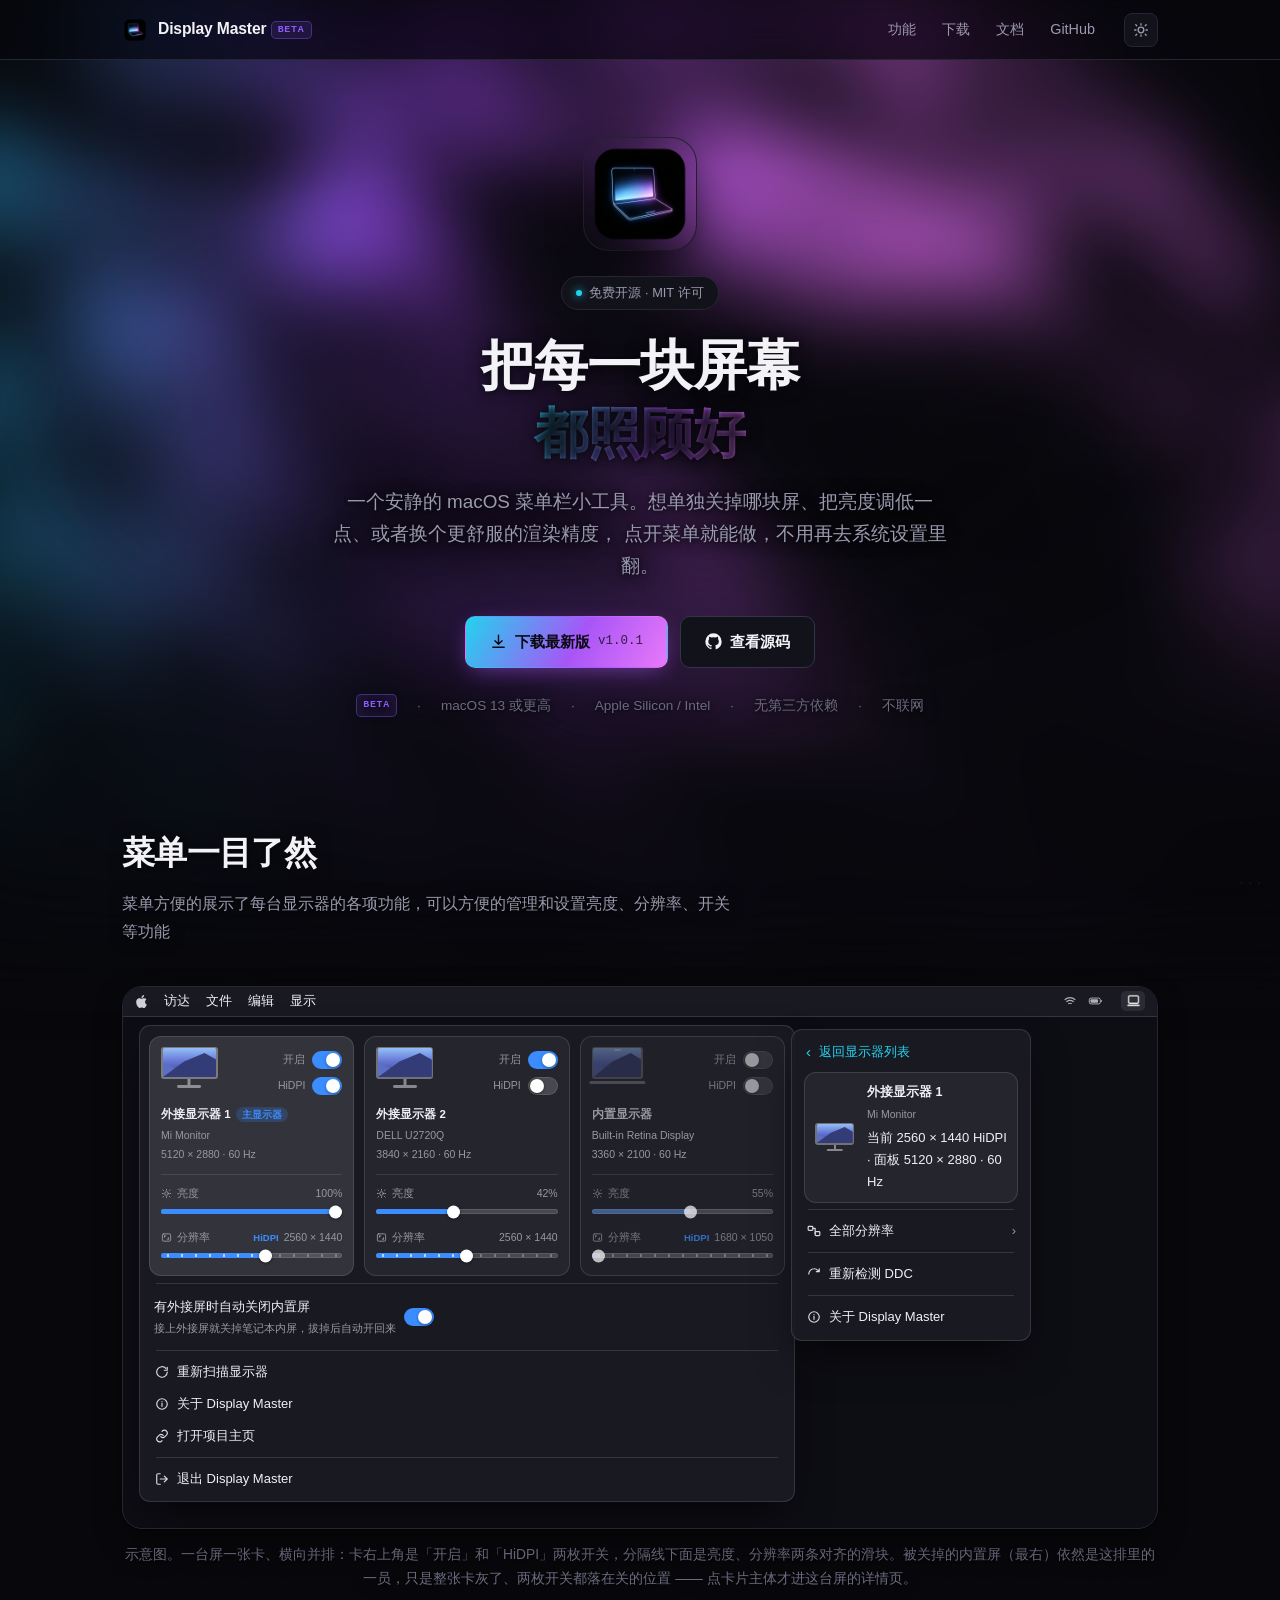
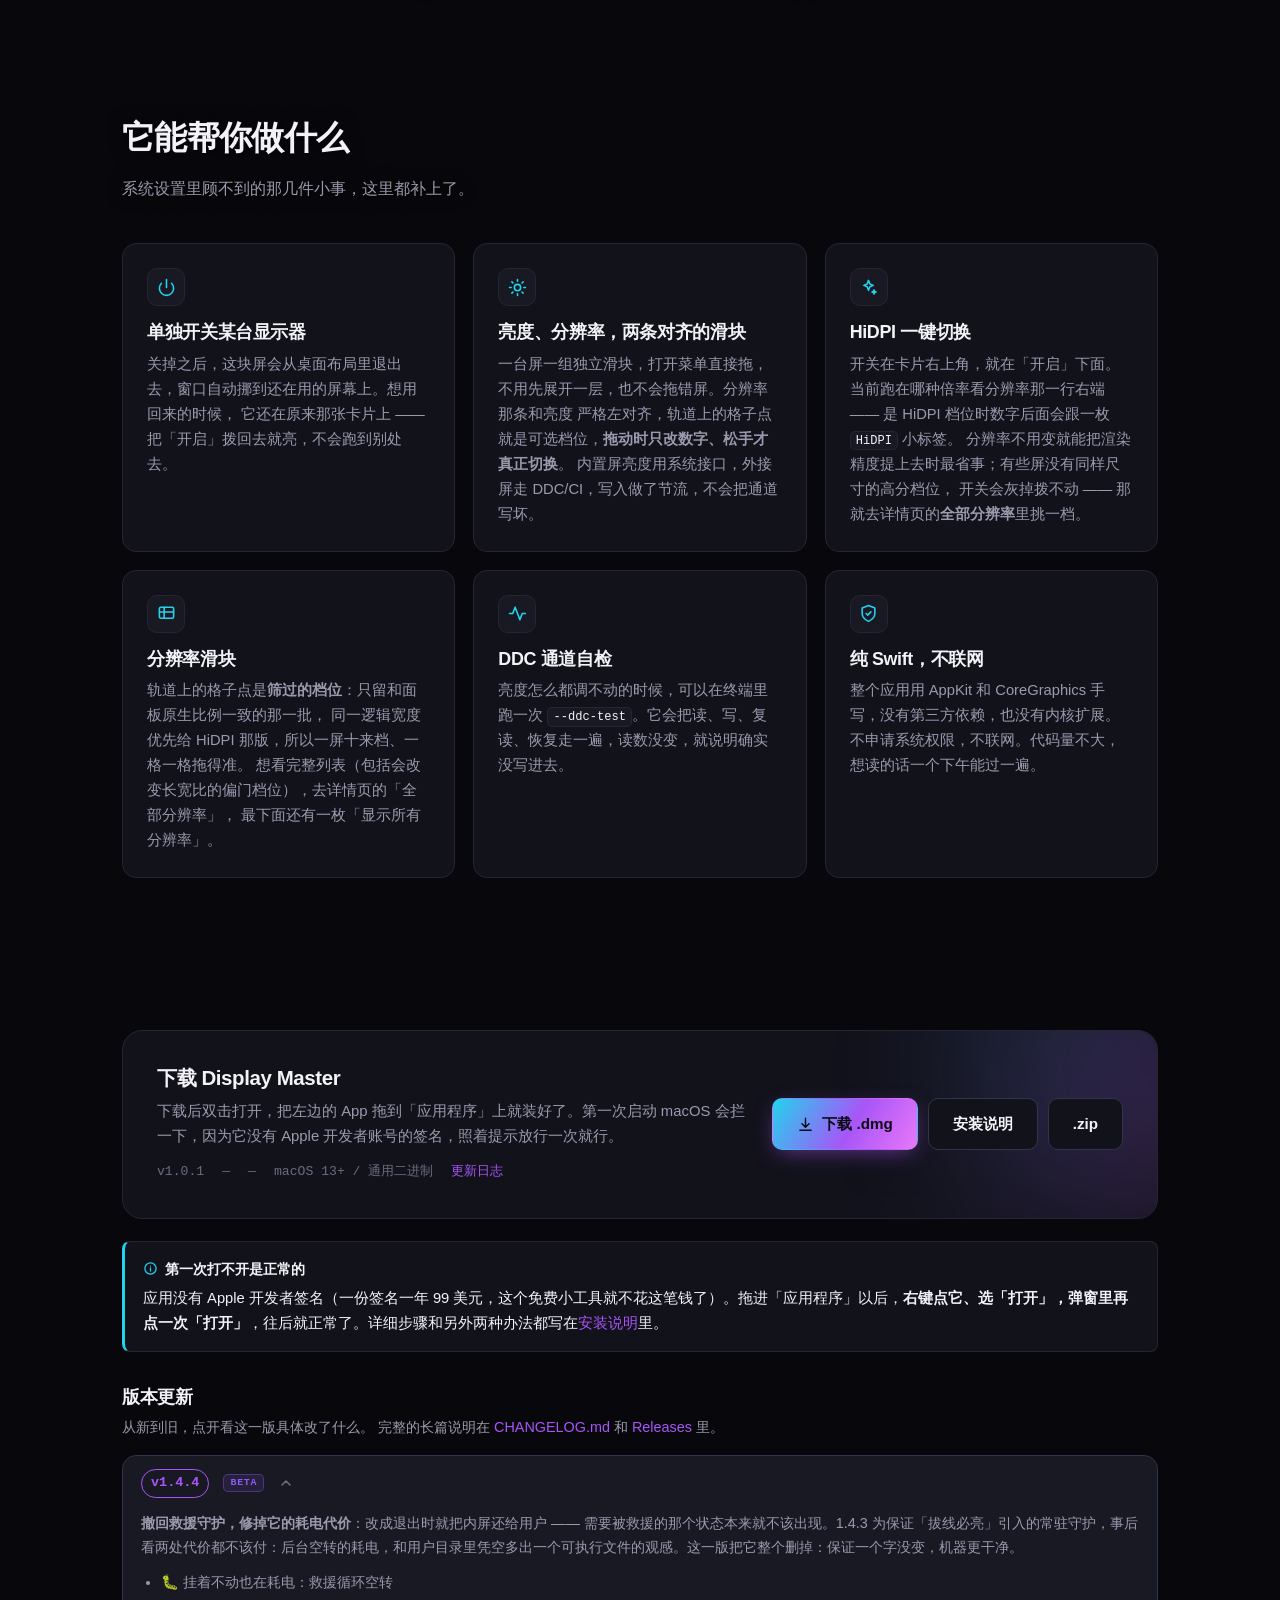
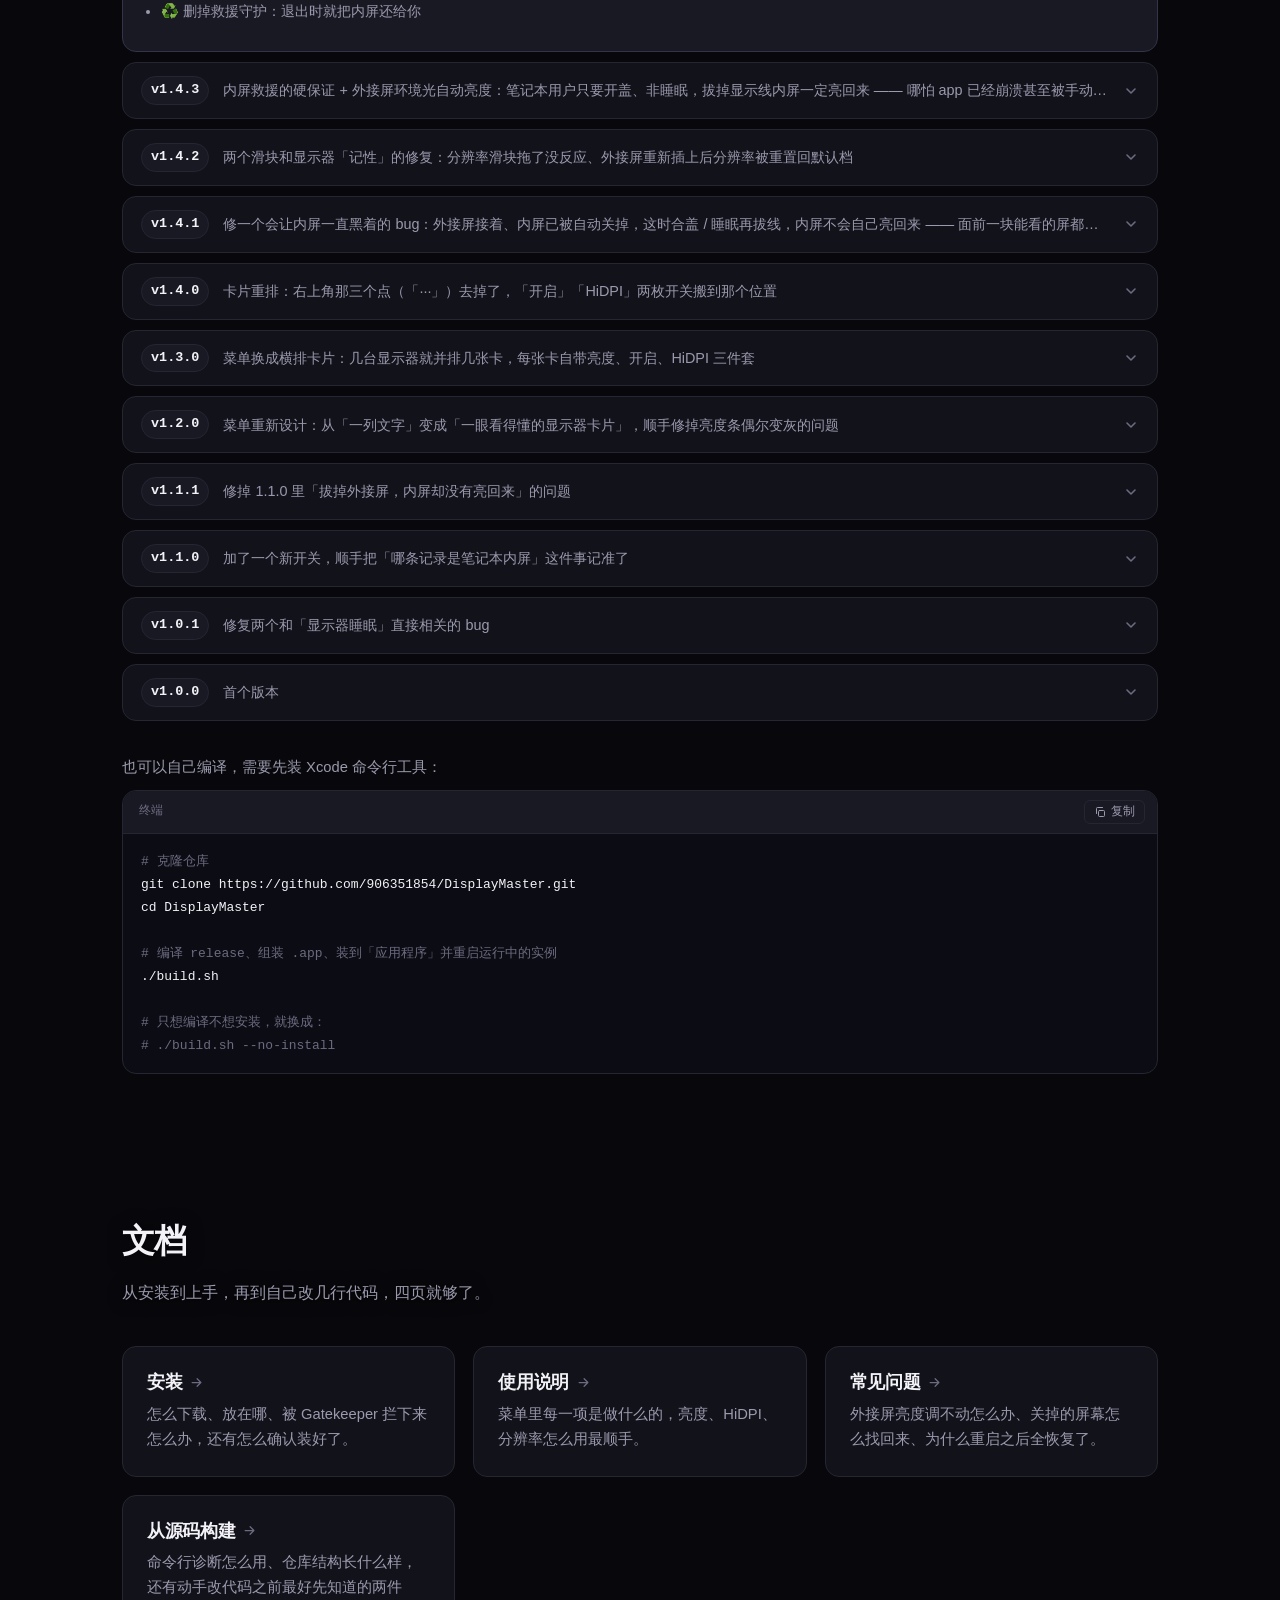
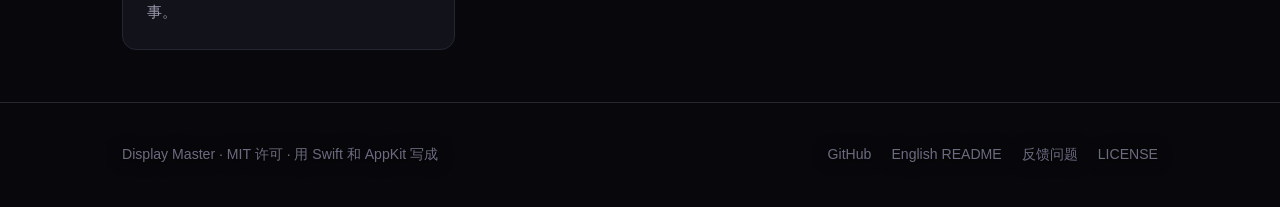
==== docs/index.html @ 053aadc2 "feat!: register the background item through SMAppService; require macOS 13 zed's call: drop macOS 12" ====
<!DOCTYPE html>
<html lang="zh-CN" data-theme="dark">
<head>
<meta charset="utf-8">
<meta name="viewport" content="width=device-width, initial-scale=1">

<title>Display Master — macOS 菜单栏显示器控制工具</title>
<meta name="description" content="一个安静的 macOS 菜单栏小工具：单独开关某台显示器、调节亮度、切换 HiDPI 和分辨率。免费开源，纯 Swift 写的，不联网、不要权限。">
<meta name="theme-color" content="#08080c">

<!-- 分享到社交平台时的卡片信息 -->
<meta property="og:type" content="website">
<meta property="og:title" content="Display Master — macOS 菜单栏显示器控制工具">
<meta property="og:description" content="单独关掉某块屏、把亮度调低一点、换个更舒服的渲染精度，点开菜单就能做。免费开源。">
<meta property="og:image" content="https://906351854.github.io/DisplayMaster/icon.png">

<link rel="icon" href="icon.png">
<link rel="apple-touch-icon" href="icon.png">
<link rel="stylesheet" href="assets/style.css">

<!-- 在 CSS 生效前就把主题定下来，避免深色用户看到一闪而过的白屏 -->
<script>
  (function () {
    try {
      var t = localStorage.getItem('dm-theme');
      document.documentElement.setAttribute('data-theme', t === 'light' ? 'light' : 'dark');
    } catch (e) {}
  })();
</script>
</head>
<body>

<!-- 动态流光背景：着色器在 assets/flow.js，取不到 WebGL 时自动退回 CSS 兜底 -->
<canvas class="fx" aria-hidden="true"></canvas>

<!-- ======================================================================
     顶部导航
     ====================================================================== -->
<nav class="nav">
  <div class="wrap nav-inner">
    <a class="nav-brand" href="index.html">
      <img src="icon.png" alt="Display Master 图标">
      <span>Display Master
      <sup class="beta-chip">Beta</sup></span>
    </a>

    <div class="nav-links">
      <a href="index.html#features">功能</a>
      <a href="index.html#download">下载</a>
      <a href="install.html">文档</a>
      <a href="https://github.com/906351854/DisplayMaster" target="_blank" rel="noopener">GitHub</a>
    </div>

    <button class="theme-btn" type="button" aria-label="切换主题"></button>
    <button class="nav-toggle" type="button" aria-label="展开菜单">
      <svg viewBox="0 0 24 24" fill="none" stroke="currentColor" stroke-width="2" stroke-linecap="round">
        <path d="M3 6h18M3 12h18M3 18h18"/>
      </svg>
    </button>
  </div>
</nav>

<main>

<!-- ======================================================================
     首屏
     ====================================================================== -->
<section class="hero">
  <div class="wrap">
    <img class="hero-icon" src="icon.png" alt="Display Master 应用图标">

    <div class="badge">
      <span class="dot"></span>
      免费开源 · MIT 许可
    </div>

    <h1>把每一块屏幕<br><span class="grad">都照顾好</span></h1>

    <p class="hero-sub">
      一个安静的 macOS 菜单栏小工具。想单独关掉哪块屏、把亮度调低一点、或者换个更舒服的渲染精度，
      点开菜单就能做，不用再去系统设置里翻。
    </p>

    <div class="hero-actions">
      <a class="btn btn-primary" href="https://github.com/906351854/DisplayMaster/releases/latest" data-rel="download">
        <svg viewBox="0 0 24 24" fill="none" stroke="currentColor" stroke-width="2" stroke-linecap="round" stroke-linejoin="round">
          <path d="M12 3v12M7 11l5 5 5-5M4 20h16"/>
        </svg>
        <span>下载最新版</span>
        <span class="ver" data-rel="version">v1.0.1</span>
      </a>
      <a class="btn btn-ghost" href="https://github.com/906351854/DisplayMaster" target="_blank" rel="noopener">
        <svg viewBox="0 0 24 24" fill="currentColor" aria-hidden="true">
          <path d="M12 .5A11.5 11.5 0 0 0 .5 12a11.5 11.5 0 0 0 7.86 10.92c.58.1.79-.25.79-.56v-2c-3.2.7-3.88-1.37-3.88-1.37-.53-1.34-1.3-1.7-1.3-1.7-1.06-.72.08-.71.08-.71 1.17.08 1.79 1.2 1.79 1.2 1.04 1.79 2.73 1.27 3.4.97.1-.76.4-1.27.74-1.56-2.55-.29-5.24-1.28-5.24-5.7 0-1.26.45-2.29 1.19-3.1-.12-.29-.52-1.46.11-3.05 0 0 .97-.31 3.18 1.18a11 11 0 0 1 5.8 0c2.2-1.49 3.17-1.18 3.17-1.18.63 1.59.24 2.76.12 3.05.74.81 1.18 1.84 1.18 3.1 0 4.43-2.69 5.4-5.25 5.69.41.36.78 1.06.78 2.14v3.17c0 .31.2.67.8.56A11.5 11.5 0 0 0 23.5 12A11.5 11.5 0 0 0 12 .5Z"/>
        </svg>
        <span>查看源码</span>
      </a>
    </div>

    <div class="hero-meta">
      <span class="beta-chip">Beta</span>
      <span>·</span>
      <span>macOS 13 或更高</span>
      <span>·</span>
      <span>Apple Silicon / Intel</span>
      <span>·</span>
      <span>无第三方依赖</span>
      <span>·</span>
      <span>不联网</span>
    </div>
  </div>
</section>

<!-- ======================================================================
     菜单一目了然
     ====================================================================== -->
<section class="tight" id="look">
  <div class="wrap">
    <div class="section-head">
      <h2>菜单一目了然</h2>
      <p>菜单方便的展示了每台显示器的各项功能，可以方便的管理和设置亮度、分辨率、开关等功能</p>
    </div>

    <div class="mock-stage">
      <!-- 顶部菜单栏 -->
      <div class="mock-menubar">
        <svg class="apple" viewBox="0 0 24 24" fill="currentColor" width="13" height="13" aria-hidden="true">
          <path d="M12.152 6.896c-.948 0-2.415-1.078-3.96-1.04-2.04.027-3.91 1.183-4.961 3.014-2.117 3.675-.546 9.103 1.519 12.09 1.013 1.454 2.208 3.09 3.792 3.039 1.52-.065 2.09-.987 3.935-.987 1.831 0 2.35.987 3.96.948 1.637-.026 2.676-1.48 3.676-2.948 1.156-1.688 1.636-3.325 1.662-3.415-.039-.013-3.182-1.221-3.22-4.857-.026-3.04 2.48-4.494 2.597-4.559-1.429-2.09-3.623-2.324-4.39-2.376-2-.156-3.675 1.09-4.61 1.09zM15.53 3.83c.843-1.012 1.4-2.427 1.245-3.83-1.207.052-2.662.805-3.532 1.818-.78.896-1.454 2.338-1.273 3.714 1.338.104 2.715-.688 3.559-1.701"/>
        </svg>
        <span>访达</span>
        <span>文件</span>
        <span>编辑</span>
        <span>显示</span>
        <span class="spacer"></span>
        <span class="trailing">
          <svg viewBox="0 0 24 24" fill="none" stroke="currentColor" stroke-width="2" stroke-linecap="round" width="14" height="14" aria-hidden="true">
            <path d="M3.5 9.5a13 13 0 0 1 17 0M6.5 13a9 9 0 0 1 11 0M9.8 16.4a4.6 4.6 0 0 1 4.4 0"/>
          </svg>
          <svg viewBox="0 0 26 24" fill="none" stroke="currentColor" stroke-width="1.6" width="18" height="14" aria-hidden="true">
            <rect x="1.5" y="7" width="19" height="10" rx="3"/>
            <rect x="3.5" y="9" width="13" height="6" rx="1.5" fill="currentColor" stroke="none"/>
            <path d="M22.5 10.5v3"/>
          </svg>
        </span>
        <span class="mock-statusitem"><img src="assets/menubar.png" alt=""></span>
      </div>

      <!-- 菜单面板 + 详情页 -->
      <div class="mock-desktop">

        <div class="mock-menu">
          <!-- 主面板：一台屏一张卡，分隔线下面就是它自己的两条滑块 -->
          <!-- 一台屏一张卡，横向并排。被关掉的那台也还在这排里 ——
               整张卡变灰、「开启」是关的，不会再被挪到下面单独开一行 -->
          <div class="mock-cards">

            <!-- ① 亮着的外接屏：两枚开关都开着，亮度 100%，分辨率 2560 × 1440 HiDPI -->
            <div class="mock-card hover">
              <div class="mock-top">
                <div class="mock-thumb" style="--ar:1.78">
                  <span class="mock-screen"><span class="mock-wall"></span></span>
                  <i class="mock-neck"></i><i class="mock-foot"></i>
                </div>
                <div class="mock-switches">
                  <div class="mock-ctl"><span>开启</span><span class="mock-switch on"><i></i></span></div>
                  <div class="mock-ctl"><span>HiDPI</span><span class="mock-switch on"><i></i></span></div>
                </div>
              </div>
              <div class="mock-card-title"><span class="t">外接显示器 1</span><span class="mock-chip main">主显示器</span></div>
              <div class="mock-card-model">Mi Monitor</div>
              <div class="mock-card-spec">5120 × 2880 · 60 Hz</div>
              <div class="mock-hr"></div>
              <div class="mock-ctrl">
                <div class="mock-ctrl-label"><span class="ico"><svg viewBox="0 0 24 24" fill="none" stroke="currentColor" stroke-width="2" stroke-linecap="round"><circle cx="12" cy="12" r="4"/><path d="M12 3v2M12 19v2M4.2 4.2l1.4 1.4M18.4 18.4l1.4 1.4M3 12h2M19 12h2M4.2 19.8l1.4-1.4M18.4 5.6l1.4-1.4"/></svg></span>亮度<span class="val">100%</span></div>
                <div class="mock-slider"><span class="mock-track" style="--t:1"><i class="mock-fill"></i><i class="mock-knob"></i></span></div>
              </div>
              <div class="mock-ctrl">
                <div class="mock-ctrl-label"><span class="ico"><svg viewBox="0 0 24 24" fill="none" stroke="currentColor" stroke-width="2" stroke-linecap="round" stroke-linejoin="round"><rect x="3" y="4" width="18" height="16" rx="2.5"/><path d="M7.5 8.5h3M7.5 8.5v3M16.5 15.5h-3M16.5 15.5v-3"/></svg></span>分辨率<span class="val"><em>HiDPI</em>2560 × 1440</span></div>
                <div class="mock-slider"><span class="mock-track dots" style="--t:.58"><i class="mock-fill"></i><i class="mock-ticks"></i><i class="mock-knob"></i></span></div>
              </div>
            </div>

            <!-- ② 另一台外接屏：亮度 42%，HiDPI 关着（这一档就是非 HiDPI） -->
            <div class="mock-card">
              <div class="mock-top">
                <div class="mock-thumb" style="--ar:1.78">
                  <span class="mock-screen"><span class="mock-wall"></span></span>
                  <i class="mock-neck"></i><i class="mock-foot"></i>
                </div>
                <div class="mock-switches">
                  <div class="mock-ctl"><span>开启</span><span class="mock-switch on"><i></i></span></div>
                  <div class="mock-ctl"><span>HiDPI</span><span class="mock-switch"><i></i></span></div>
                </div>
              </div>
              <div class="mock-card-title"><span class="t">外接显示器 2</span></div>
              <div class="mock-card-model">DELL U2720Q</div>
              <div class="mock-card-spec">3840 × 2160 · 60 Hz</div>
              <div class="mock-hr"></div>
              <div class="mock-ctrl">
                <div class="mock-ctrl-label"><span class="ico"><svg viewBox="0 0 24 24" fill="none" stroke="currentColor" stroke-width="2" stroke-linecap="round"><circle cx="12" cy="12" r="4"/><path d="M12 3v2M12 19v2M4.2 4.2l1.4 1.4M18.4 18.4l1.4 1.4M3 12h2M19 12h2M4.2 19.8l1.4-1.4M18.4 5.6l1.4-1.4"/></svg></span>亮度<span class="val">42%</span></div>
                <div class="mock-slider"><span class="mock-track" style="--t:.42"><i class="mock-fill"></i><i class="mock-knob"></i></span></div>
              </div>
              <div class="mock-ctrl">
                <div class="mock-ctrl-label"><span class="ico"><svg viewBox="0 0 24 24" fill="none" stroke="currentColor" stroke-width="2" stroke-linecap="round" stroke-linejoin="round"><rect x="3" y="4" width="18" height="16" rx="2.5"/><path d="M7.5 8.5h3M7.5 8.5v3M16.5 15.5h-3M16.5 15.5v-3"/></svg></span>分辨率<span class="val">2560 × 1440</span></div>
                <div class="mock-slider"><span class="mock-track dots" style="--t:.5"><i class="mock-fill"></i><i class="mock-ticks"></i><i class="mock-knob"></i></span></div>
              </div>
            </div>

            <!-- ③ 关掉的内置屏：还是这张卡，只是整张灰掉、两枚开关都在关的位置 -->
            <div class="mock-card off">
              <div class="mock-top">
                <div class="mock-thumb" style="--ar:1.60">
                  <span class="mock-screen"><span class="mock-wall"></span><i class="mock-notch"></i></span>
                  <i class="mock-base"></i>
                </div>
                <div class="mock-switches">
                  <div class="mock-ctl"><span>开启</span><span class="mock-switch"><i></i></span></div>
                  <div class="mock-ctl"><span>HiDPI</span><span class="mock-switch"><i></i></span></div>
                </div>
              </div>
              <div class="mock-card-title"><span class="t">内置显示器</span></div>
              <div class="mock-card-model">Built-in Retina Display</div>
              <div class="mock-card-spec">3360 × 2100 · 60 Hz</div>
              <div class="mock-hr"></div>
              <div class="mock-ctrl">
                <div class="mock-ctrl-label"><span class="ico"><svg viewBox="0 0 24 24" fill="none" stroke="currentColor" stroke-width="2" stroke-linecap="round"><circle cx="12" cy="12" r="4"/><path d="M12 3v2M12 19v2M4.2 4.2l1.4 1.4M18.4 18.4l1.4 1.4M3 12h2M19 12h2M4.2 19.8l1.4-1.4M18.4 5.6l1.4-1.4"/></svg></span>亮度<span class="val">55%</span></div>
                <div class="mock-slider"><span class="mock-track" style="--t:.55"><i class="mock-fill"></i><i class="mock-knob"></i></span></div>
              </div>
              <div class="mock-ctrl">
                <div class="mock-ctrl-label"><span class="ico"><svg viewBox="0 0 24 24" fill="none" stroke="currentColor" stroke-width="2" stroke-linecap="round" stroke-linejoin="round"><rect x="3" y="4" width="18" height="16" rx="2.5"/><path d="M7.5 8.5h3M7.5 8.5v3M16.5 15.5h-3M16.5 15.5v-3"/></svg></span>分辨率<span class="val"><em>HiDPI</em>1680 × 1050</span></div>
                <div class="mock-slider"><span class="mock-track dots" style="--t:0"><i class="mock-fill"></i><i class="mock-ticks"></i><i class="mock-knob"></i></span></div>
              </div>
            </div>
          </div>

          <div class="mock-sep"></div>

          <!-- 全局开关 -->
          <div class="mock-row mock-toggle">
            <span class="mock-toggle-text">
              <span class="lbl">有外接屏时自动关闭内置屏</span>
              <span class="sub">接上外接屏就关掉笔记本内屏，拔掉后自动开回来</span>
            </span>
            <span class="mock-switch on"><i></i></span>
          </div>

          <div class="mock-sep"></div>

          <div class="mock-row">
            <span class="ico">
              <svg viewBox="0 0 24 24" fill="none" stroke="currentColor" stroke-width="2" stroke-linecap="round" stroke-linejoin="round">
                <path d="M21 12a9 9 0 1 1-2.6-6.4M21 4v5h-5"/>
              </svg>
            </span>
            <span class="lbl">重新扫描显示器</span>
          </div>

          <div class="mock-row">
            <span class="ico">
              <svg viewBox="0 0 24 24" fill="none" stroke="currentColor" stroke-width="2" stroke-linecap="round" stroke-linejoin="round">
                <circle cx="12" cy="12" r="9"/><path d="M12 11v5M12 8h.01"/>
              </svg>
            </span>
            <span class="lbl">关于 Display Master</span>
          </div>

          <div class="mock-row">
            <span class="ico">
              <svg viewBox="0 0 24 24" fill="none" stroke="currentColor" stroke-width="2" stroke-linecap="round" stroke-linejoin="round">
                <path d="M10 13a5 5 0 0 0 7 0l3-3a5 5 0 0 0-7-7l-1 1M14 11a5 5 0 0 0-7 0l-3 3a5 5 0 0 0 7 7l1-1"/>
              </svg>
            </span>
            <span class="lbl">打开项目主页</span>
          </div>

          <div class="mock-sep"></div>

          <div class="mock-row">
            <span class="ico">
              <svg viewBox="0 0 24 24" fill="none" stroke="currentColor" stroke-width="2" stroke-linecap="round" stroke-linejoin="round">
                <path d="M9 21H5a2 2 0 0 1-2-2V5a2 2 0 0 1 2-2h4M16 17l5-5-5-5M21 12H9"/>
              </svg>
            </span>
            <span class="lbl">退出 Display Master</span>
          </div>
        </div>

        <!-- 点卡片主体（缩略图 / 名称那一块）才进来：这里只放卡片上放不下的东西
             —— 亮度、分辨率、开启、HiDPI 都已经在卡片上了，这一页不重复放 -->
        <div class="mock-submenu">
          <div class="mock-row mock-back">
            <span class="back-arrow">‹</span>
            <span class="lbl">返回显示器列表</span>
          </div>

          <div class="mock-head">
            <span class="mock-head-thumb" style="--ar:1.78">
              <span class="mock-screen"><span class="mock-wall"></span></span>
              <i class="mock-neck"></i><i class="mock-foot"></i>
            </span>
            <span class="mock-head-text">
              <span class="head-name">外接显示器 1</span>
              <span class="head-meta">Mi Monitor</span>
              <span class="head-sub">当前 2560 × 1440 HiDPI  ·  面板 5120 × 2880 · 60 Hz</span>
            </span>
          </div>

          <div class="mock-sep"></div>

          <div class="mock-row">
            <span class="ico">
              <svg viewBox="0 0 24 24" fill="none" stroke="currentColor" stroke-width="2" stroke-linecap="round" stroke-linejoin="round">
                <rect x="2" y="4" width="8" height="7" rx="1.5"/><rect x="14" y="13" width="8" height="7" rx="1.5"/><path d="M10 7.5h4v9"/>
              </svg>
            </span>
            <span class="lbl">全部分辨率</span>
            <span class="arrow">›</span>
          </div>

          <div class="mock-sep"></div>

          <div class="mock-row">
            <span class="ico">
              <svg viewBox="0 0 24 24" fill="none" stroke="currentColor" stroke-width="2" stroke-linecap="round" stroke-linejoin="round">
                <path d="M3 12a9 9 0 0 1 9-9 9 9 0 0 1 6.7 2.7L21 8M21 3v5h-5"/>
              </svg>
            </span>
            <span class="lbl">重新检测 DDC</span>
          </div>

          <div class="mock-sep"></div>

          <div class="mock-row">
            <span class="ico">
              <svg viewBox="0 0 24 24" fill="none" stroke="currentColor" stroke-width="2" stroke-linecap="round" stroke-linejoin="round">
                <circle cx="12" cy="12" r="9"/><path d="M12 11v5M12 8h.01"/>
              </svg>
            </span>
            <span class="lbl">关于 Display Master</span>
          </div>
        </div>

      </div>
    </div>

    <p class="mock-caption">示意图。一台屏一张卡、横向并排：卡右上角是「开启」和「HiDPI」两枚开关，分隔线下面是亮度、分辨率两条对齐的滑块。被关掉的内置屏（最右）依然是这排里的一员，只是整张卡灰了、两枚开关都落在关的位置 —— 点卡片主体才进这台屏的详情页。</p>
  </div>
</section>

<!-- ======================================================================
     功能
     ====================================================================== -->
<section id="features">
  <div class="wrap">
    <div class="section-head">
      <h2>它能帮你做什么</h2>
      <p>系统设置里顾不到的那几件小事，这里都补上了。</p>
    </div>

    <div class="grid grid-3">

      <div class="card">
        <div class="card-icon">
          <svg viewBox="0 0 24 24" fill="none" stroke="currentColor" stroke-width="2" stroke-linecap="round" stroke-linejoin="round">
            <path d="M18.4 6.6a9 9 0 1 1-12.8 0M12 2v10"/>
          </svg>
        </div>
        <h3>单独开关某台显示器</h3>
        <p>关掉之后，这块屏会从桌面布局里退出去，窗口自动挪到还在用的屏幕上。想用回来的时候，
        它还在原来那张卡片上 —— 把「开启」拨回去就亮，不会跑到别处去。</p>
      </div>

      <div class="card">
        <div class="card-icon">
          <svg viewBox="0 0 24 24" fill="none" stroke="currentColor" stroke-width="2" stroke-linecap="round">
            <circle cx="12" cy="12" r="4"/>
            <path d="M12 2v2M12 20v2M4.9 4.9l1.4 1.4M17.7 17.7l1.4 1.4M2 12h2M20 12h2M4.9 19.1l1.4-1.4M17.7 6.3l1.4-1.4"/>
          </svg>
        </div>
        <h3>亮度、分辨率，两条对齐的滑块</h3>
        <p>一台屏一组独立滑块，打开菜单直接拖，不用先展开一层，也不会拖错屏。分辨率那条和亮度
        严格左对齐，轨道上的格子点就是可选档位，<strong>拖动时只改数字、松手才真正切换</strong>。
        内置屏亮度用系统接口，外接屏走 DDC/CI，写入做了节流，不会把通道写坏。</p>
      </div>

      <div class="card">
        <div class="card-icon">
          <svg viewBox="0 0 24 24" fill="none" stroke="currentColor" stroke-width="2" stroke-linecap="round" stroke-linejoin="round">
            <path d="M12 3l1.7 4.6L18 9.3l-4.3 1.7L12 15.6l-1.7-4.6L6 9.3l4.3-1.7z"/>
            <path d="M19 15l.7 1.9 1.9.7-1.9.7-.7 1.9-.7-1.9-1.9-.7 1.9-.7z"/>
          </svg>
        </div>
        <h3>HiDPI 一键切换</h3>
        <p>开关在卡片右上角，就在「开启」下面。当前跑在哪种倍率看分辨率那一行右端 ——
        是 HiDPI 档位时数字后面会跟一枚 <code>HiDPI</code> 小标签。
        分辨率不用变就能把渲染精度提上去时最省事；有些屏没有同样尺寸的高分档位，
        开关会灰掉拨不动 —— 那就去详情页的<strong>全部分辨率</strong>里挑一档。</p>
      </div>

      <div class="card">
        <div class="card-icon">
          <svg viewBox="0 0 24 24" fill="none" stroke="currentColor" stroke-width="2" stroke-linecap="round" stroke-linejoin="round">
            <rect x="3" y="4" width="18" height="14" rx="2"/><path d="M3 10h18M9 4v14"/>
          </svg>
        </div>
        <h3>分辨率滑块</h3>
        <p>轨道上的格子点是<strong>筛过的档位</strong>：只留和面板原生比例一致的那一批，
        同一逻辑宽度优先给 HiDPI 那版，所以一屏十来档、一格一格拖得准。
        想看完整列表（包括会改变长宽比的偏门档位），去详情页的「全部分辨率」，
        最下面还有一枚「显示所有分辨率」。</p>
      </div>

      <div class="card">
        <div class="card-icon">
          <svg viewBox="0 0 24 24" fill="none" stroke="currentColor" stroke-width="2" stroke-linecap="round" stroke-linejoin="round">
            <path d="M22 12h-4l-3 8L9 4l-3 8H2"/>
          </svg>
        </div>
        <h3>DDC 通道自检</h3>
        <p>亮度怎么都调不动的时候，可以在终端里跑一次 <code>--ddc-test</code>。它会把读、写、复读、恢复走一遍，读数没变，就说明确实没写进去。</p>
      </div>

      <div class="card">
        <div class="card-icon">
          <svg viewBox="0 0 24 24" fill="none" stroke="currentColor" stroke-width="2" stroke-linecap="round" stroke-linejoin="round">
            <path d="M12 22s8-4 8-10V5l-8-3-8 3v7c0 6 8 10 8 10z"/><path d="M9 12l2 2 4-4"/>
          </svg>
        </div>
        <h3>纯 Swift，不联网</h3>
        <p>整个应用用 AppKit 和 CoreGraphics 手写，没有第三方依赖，也没有内核扩展。不申请系统权限，不联网。代码量不大，想读的话一个下午能过一遍。</p>
      </div>

    </div>
  </div>
</section>

<!-- ======================================================================
     下载
     ====================================================================== -->
<section id="download">
  <div class="wrap">
    <div class="download-box">
      <div>
        <h3>下载 Display Master</h3>
        <p>下载后双击打开，把左边的 App 拖到「应用程序」上就装好了。第一次启动 macOS 会拦一下，因为它没有 Apple 开发者账号的签名，照着提示放行一次就行。</p>
        <div class="rel-meta">
          <span data-rel="version">v1.0.1</span>
          <span data-rel="date">—</span>
          <span data-rel="size">—</span>
          <span>macOS 13+ / 通用二进制</span>
          <span><a href="#changelog">更新日志</a></span>
        </div>
      </div>
      <div class="actions">
        <a class="btn btn-primary" href="https://github.com/906351854/DisplayMaster/releases/latest" data-rel="download">
          <svg viewBox="0 0 24 24" fill="none" stroke="currentColor" stroke-width="2" stroke-linecap="round" stroke-linejoin="round">
            <path d="M12 3v12M7 11l5 5 5-5M4 20h16"/>
          </svg>
          <span>下载 .dmg</span>
        </a>
        <a class="btn btn-ghost" href="install.html">安装说明</a>
        <a class="btn btn-ghost" href="https://github.com/906351854/DisplayMaster/releases/latest"
           data-rel="download-zip" title="不想挂载磁盘映像的话用 zip 包">
          <span>.zip</span>
        </a>
      </div>
    </div>

    <div class="note" style="margin-top:22px">
      <div class="note-title">
        <svg viewBox="0 0 24 24" fill="none" stroke="currentColor" stroke-width="2" stroke-linecap="round" stroke-linejoin="round">
          <circle cx="12" cy="12" r="9"/><path d="M12 11v5M12 8h.01"/>
        </svg>
        第一次打不开是正常的
      </div>
      <p>应用没有 Apple 开发者签名（一份签名一年 99 美元，这个免费小工具就不花这笔钱了）。拖进「应用程序」以后，<strong>右键点它、选「打开」，弹窗里再点一次「打开」</strong>，往后就正常了。详细步骤和另外两种办法都写在<a href="install.html">安装说明</a>里。</p>
    </div>

    <!-- ==================================================================
         版本更新
         ⚠️ 标记之间由 Tools/gen-changelog.py 从 CHANGELOG.md 生成，别手改。
            改完 CHANGELOG.md 跑一次：python3 Tools/gen-changelog.py
            日期不写在这里 —— 由 assets/app.js 从 GitHub 实时取。
         ================================================================== -->
    <div class="changelog" id="changelog">
      <div class="changelog-head">
        <h3>版本更新</h3>
        <p>从新到旧，点开看这一版具体改了什么。
          完整的长篇说明在 <a href="https://github.com/906351854/DisplayMaster/blob/main/CHANGELOG.md"
          target="_blank" rel="noopener">CHANGELOG.md</a> 和
          <a href="https://github.com/906351854/DisplayMaster/releases" target="_blank" rel="noopener">Releases</a> 里。</p>
      </div>
<!-- gen:changelog BEGIN -->
    <details class="cl-item" data-ver="1.4.4" open>
      <summary>
        <span class="cl-tag">v1.4.4</span>
        <sup class="beta-chip">Beta</sup>
        <span class="cl-date" data-ver-date hidden></span>
        <span class="cl-gist">撤回救援守护，修掉它的耗电代价：改成退出时就把内屏还给用户 —— 需要被救援的那个状态本来就不该出现</span>
        <span class="cl-norel" data-ver-norel hidden>未单独发布安装包</span>
        <svg class="cl-chev" viewBox="0 0 24 24" fill="none" stroke="currentColor" stroke-width="2.4" stroke-linecap="round" stroke-linejoin="round" aria-hidden="true"><path d="M6 9l6 6 6-6"/></svg>
      </summary>
      <div class="cl-body">
        <p class="cl-lead"><strong>撤回救援守护，修掉它的耗电代价</strong>：改成退出时就把内屏还给用户 —— 需要被救援的那个状态本来就不该出现。1.4.3 为保证「拔线必亮」引入的常驻守护，事后看两处代价都不该付：后台空转的耗电，和用户目录里凭空多出一个可执行文件的观感。这一版把它整个删掉：保证一个字没变，机器更干净。</p>
        <ul class="cl-list">
          <li>🐛 挂着不动也在耗电：救援循环空转</li>
          <li>♻️ 删掉救援守护：退出时就把内屏还给你</li>
        </ul>
        <div class="cl-foot">
          <a class="cl-rel" data-ver-rel hidden href="https://github.com/906351854/DisplayMaster/releases/tag/v1.4.4">下载此版本</a>
        </div>
      </div>
    </details>

    <details class="cl-item" data-ver="1.4.3">
      <summary>
        <span class="cl-tag">v1.4.3</span>
        <span class="cl-date" data-ver-date hidden></span>
        <span class="cl-gist">内屏救援的硬保证 + 外接屏环境光自动亮度：笔记本用户只要开盖、非睡眠，拔掉显示线内屏一定亮回来 —— 哪怕 app 已经崩溃甚至被手动退出；外接屏还能跟着笔记本的环境光传感器自动调亮度。</span>
        <svg class="cl-chev" viewBox="0 0 24 24" fill="none" stroke="currentColor" stroke-width="2.4" stroke-linecap="round" stroke-linejoin="round" aria-hidden="true"><path d="M6 9l6 6 6-6"/></svg>
      </summary>
      <div class="cl-body">
        <p class="cl-lead"><strong>内屏救援的硬保证 + 外接屏环境光自动亮度</strong>：笔记本用户只要开盖、非睡眠，拔掉显示线内屏一定亮回来 —— 哪怕 app 已经崩溃甚至被手动退出；外接屏还能跟着笔记本的环境光传感器自动调亮度。</p>
        <ul class="cl-list">
          <li>🛟 双层保活：app 崩了，救援还在</li>
          <li>🐛 退出 app 后双击打不开、菜单栏没有图标</li>
          <li>🐛 守护活着，救援却静默失效</li>
          <li>✨ 外接屏跟随环境光自动调节亮度</li>
          <li>✨ 两个自动功能互斥，滑块跟手</li>
        </ul>
        <div class="cl-foot">
          <span class="cl-nodl">此版本不提供下载，请用最新版</span>
        </div>
      </div>
    </details>

    <details class="cl-item" data-ver="1.4.2">
      <summary>
        <span class="cl-tag">v1.4.2</span>
        <span class="cl-date" data-ver-date hidden></span>
        <span class="cl-gist">两个滑块和显示器「记性」的修复：分辨率滑块拖了没反应、外接屏重新插上后分辨率被重置回默认档</span>
        <svg class="cl-chev" viewBox="0 0 24 24" fill="none" stroke="currentColor" stroke-width="2.4" stroke-linecap="round" stroke-linejoin="round" aria-hidden="true"><path d="M6 9l6 6 6-6"/></svg>
      </summary>
      <div class="cl-body">
        <p class="cl-lead"><strong>两个滑块和显示器「记性」的修复</strong>：分辨率滑块拖了没反应、外接屏重新插上后分辨率被重置回默认档。</p>
        <ul class="cl-list">
          <li>🐛 分辨率滑块能拖、松手却什么都不发生</li>
          <li>✨ 记住每台显示器的分辨率，重新插上自动恢复</li>
          <li>✨ 系统要求从 macOS 14 降到 12：Intel 老机型也能用了</li>
          <li>🔍 诊断</li>
        </ul>
        <div class="cl-foot">
          <span class="cl-nodl">此版本不提供下载，请用最新版</span>
        </div>
      </div>
    </details>

    <details class="cl-item" data-ver="1.4.1">
      <summary>
        <span class="cl-tag">v1.4.1</span>
        <span class="cl-date" data-ver-date hidden></span>
        <span class="cl-gist">修一个会让内屏一直黑着的 bug：外接屏接着、内屏已被自动关掉，这时合盖 / 睡眠再拔线，内屏不会自己亮回来 —— 面前一块能看的屏都没有，而且怎么等都等不回来。</span>
        <svg class="cl-chev" viewBox="0 0 24 24" fill="none" stroke="currentColor" stroke-width="2.4" stroke-linecap="round" stroke-linejoin="round" aria-hidden="true"><path d="M6 9l6 6 6-6"/></svg>
      </summary>
      <div class="cl-body">
        <p class="cl-lead"><strong>修一个会让内屏一直黑着的 bug</strong>：外接屏接着、内屏已被自动关掉，这时合盖 / 睡眠再拔线，内屏不会自己亮回来 —— 面前一块能看的屏都没有，而且怎么等都等不回来。</p>
        <ul class="cl-list">
          <li>🐛 拔线后内屏不亮：一块「随航残影」被当成了外接屏</li>
          <li>🐛 救援不再看开关：还有第二条黑屏路径</li>
          <li>🐛 内屏的 displayID 从「一个」改成「一串候选」</li>
          <li>✨ 兜底巡检从 60 秒收到 10 秒</li>
          <li>🐛 合盖不是故障，别去惊动它</li>
          <li>✨ 现场还原与诊断</li>
          <li>ℹ️ 一条已知边界</li>
        </ul>
        <div class="cl-foot">
          <span class="cl-nodl">此版本不提供下载，请用最新版</span>
        </div>
      </div>
    </details>

    <details class="cl-item" data-ver="1.4.0">
      <summary>
        <span class="cl-tag">v1.4.0</span>
        <span class="cl-date" data-ver-date hidden></span>
        <span class="cl-gist">卡片重排：右上角那三个点（「···」）去掉了，「开启」「HiDPI」两枚开关搬到那个位置</span>
        <svg class="cl-chev" viewBox="0 0 24 24" fill="none" stroke="currentColor" stroke-width="2.4" stroke-linecap="round" stroke-linejoin="round" aria-hidden="true"><path d="M6 9l6 6 6-6"/></svg>
      </summary>
      <div class="cl-body">
        <p class="cl-lead">卡片重排：右上角那三个点（「···」）去掉了，「开启」「HiDPI」两枚开关搬到那个位置； <strong>分辨率做成一条滑块，和亮度条严格对齐</strong>；顺手修掉亮度滑块「左右都滑不到底」。</p>
        <ul class="cl-list">
          <li>✨ 「···」去掉，开关搬到那个位置</li>
          <li>✨ 分辨率做成滑块，和亮度条对齐</li>
          <li>🐛 亮度滑块左右都滑不到底</li>
          <li>✨ 顺带</li>
        </ul>
        <div class="cl-foot">
          <span class="cl-nodl">此版本不提供下载，请用最新版</span>
        </div>
      </div>
    </details>

    <details class="cl-item" data-ver="1.3.0">
      <summary>
        <span class="cl-tag">v1.3.0</span>
        <span class="cl-date" data-ver-date hidden></span>
        <span class="cl-gist">菜单换成横排卡片：几台显示器就并排几张卡，每张卡自带亮度、开启、HiDPI 三件套</span>
        <svg class="cl-chev" viewBox="0 0 24 24" fill="none" stroke="currentColor" stroke-width="2.4" stroke-linecap="round" stroke-linejoin="round" aria-hidden="true"><path d="M6 9l6 6 6-6"/></svg>
      </summary>
      <div class="cl-body">
        <p class="cl-lead">菜单换成<strong>横排卡片</strong>：几台显示器就并排几张卡，每张卡自带亮度、开启、HiDPI 三件套。 <strong>被关掉的显示器不再从那一排里消失</strong> —— 它照旧占一张卡，只是「开启」是关的，点一下就开回来。</p>
        <ul class="cl-list">
          <li>✨ 卡片改成横排，关掉的屏也留在那一排里</li>
          <li>✨ 关掉的屏也有完整信息</li>
          <li>🐛 关掉显示器之后如果进程立刻退出，记录会丢</li>
          <li>🐛 菜单收尾那一帧里改显示配置会「成功但被还原」</li>
          <li>✨ 顺带</li>
        </ul>
        <div class="cl-foot">
          <span class="cl-nodl">此版本不提供下载，请用最新版</span>
        </div>
      </div>
    </details>

    <details class="cl-item" data-ver="1.2.0">
      <summary>
        <span class="cl-tag">v1.2.0</span>
        <span class="cl-date" data-ver-date hidden></span>
        <span class="cl-gist">菜单重新设计：从「一列文字」变成「一眼看得懂的显示器卡片」，顺手修掉亮度条偶尔变灰的问题</span>
        <svg class="cl-chev" viewBox="0 0 24 24" fill="none" stroke="currentColor" stroke-width="2.4" stroke-linecap="round" stroke-linejoin="round" aria-hidden="true"><path d="M6 9l6 6 6-6"/></svg>
      </summary>
      <div class="cl-body">
        <p class="cl-lead">菜单重新设计：从「一列文字」变成「一眼看得懂的显示器卡片」，顺手修掉亮度条偶尔变灰的问题。</p>
        <ul class="cl-list">
          <li>🐛 亮度条的蓝色会丢</li>
          <li>✨ 菜单改成了图形化的显示器卡片</li>
          <li>🐛 菜单里的图标一度全是黑的</li>
          <li>🐛 卡片、开关、返回一开始都点不动</li>
          <li>🐛 「已关闭」那两行把菜单撑宽了</li>
        </ul>
        <div class="cl-foot">
          <span class="cl-nodl">此版本不提供下载，请用最新版</span>
        </div>
      </div>
    </details>

    <details class="cl-item" data-ver="1.1.1">
      <summary>
        <span class="cl-tag">v1.1.1</span>
        <span class="cl-date" data-ver-date hidden></span>
        <span class="cl-gist">修掉 1.1.0 里「拔掉外接屏，内屏却没有亮回来」的问题</span>
        <svg class="cl-chev" viewBox="0 0 24 24" fill="none" stroke="currentColor" stroke-width="2.4" stroke-linecap="round" stroke-linejoin="round" aria-hidden="true"><path d="M6 9l6 6 6-6"/></svg>
      </summary>
      <div class="cl-body">
        <p class="cl-lead">修掉 1.1.0 里「拔掉外接屏，内屏却没有亮回来」的问题。根因不在判断逻辑，而在<strong>认错了屏幕</strong>。</p>
        <ul class="cl-list">
          <li>🐛 拔掉外接屏后内屏不亮</li>
          <li>🐛 外接屏被误记成「内置屏」</li>
          <li>🛡 就算判断错了，也要能救回来</li>
          <li>🔎 新增：规则运行日志</li>
          <li>🧪 新增：命令行诊断入口</li>
        </ul>
        <div class="cl-foot">
          <span class="cl-nodl">此版本不提供下载，请用最新版</span>
        </div>
      </div>
    </details>

    <details class="cl-item" data-ver="1.1.0">
      <summary>
        <span class="cl-tag">v1.1.0</span>
        <span class="cl-date" data-ver-date hidden></span>
        <span class="cl-gist">加了一个新开关，顺手把「哪条记录是笔记本内屏」这件事记准了</span>
        <svg class="cl-chev" viewBox="0 0 24 24" fill="none" stroke="currentColor" stroke-width="2.4" stroke-linecap="round" stroke-linejoin="round" aria-hidden="true"><path d="M6 9l6 6 6-6"/></svg>
      </summary>
      <div class="cl-body">
        <p class="cl-lead">加了一个新开关，顺手把「哪条记录是笔记本内屏」这件事记准了。</p>
        <ul class="cl-list">
          <li>🆕 有外接屏时自动关闭内置屏</li>
          <li>🐛 修复：「已关闭」记录分不出内屏和外接屏</li>
          <li>🔧 命令行诊断</li>
          <li>顺带</li>
        </ul>
        <div class="cl-foot">
          <span class="cl-nodl">此版本不提供下载，请用最新版</span>
        </div>
      </div>
    </details>

    <details class="cl-item" data-ver="1.0.1">
      <summary>
        <span class="cl-tag">v1.0.1</span>
        <span class="cl-date" data-ver-date hidden></span>
        <span class="cl-gist">修复两个和「显示器睡眠」直接相关的 bug</span>
        <span class="cl-norel" data-ver-norel hidden>未单独发布安装包</span>
        <svg class="cl-chev" viewBox="0 0 24 24" fill="none" stroke="currentColor" stroke-width="2.4" stroke-linecap="round" stroke-linejoin="round" aria-hidden="true"><path d="M6 9l6 6 6-6"/></svg>
      </summary>
      <div class="cl-body">
        <p class="cl-lead">修复两个和「显示器睡眠」直接相关的 bug。</p>
        <ul class="cl-list">
          <li>修复：显示器睡眠唤醒后，亮度滑块失灵</li>
          <li>修复：打开一台已关闭的显示器后，菜单里仍显示「点击重新打开」</li>
          <li>打包：新增 DMG 安装包</li>
          <li>其他</li>
        </ul>
        <div class="cl-foot">
          <a class="cl-rel" data-ver-rel hidden href="https://github.com/906351854/DisplayMaster/releases/tag/v1.0.1">下载此版本</a>
        </div>
      </div>
    </details>

    <details class="cl-item" data-ver="1.0.0">
      <summary>
        <span class="cl-tag">v1.0.0</span>
        <span class="cl-date" data-ver-date hidden></span>
        <span class="cl-gist">首个版本</span>
        <svg class="cl-chev" viewBox="0 0 24 24" fill="none" stroke="currentColor" stroke-width="2.4" stroke-linecap="round" stroke-linejoin="round" aria-hidden="true"><path d="M6 9l6 6 6-6"/></svg>
      </summary>
      <div class="cl-body">
        <ul class="cl-list">
          <li>单独开关（断开/恢复）某台已连接的显示器，绝不关闭最后一台</li>
          <li>亮度调节：内置屏走 <code>DisplayServices</code>，外接屏走 DDC/CI（<code>IOAVService</code>）</li>
          <li>HiDPI 开关：优先在同一逻辑分辨率上换渲染倍率，没有对应变体时切最接近的档位</li>
          <li>分辨率切换：默认只列常见档位，可展开完整列表（5120×2880 面板实测 220 项）</li>
          <li>亮度滑块直接放在一级菜单</li>
          <li>命令行诊断：<code>--selftest</code> / <code>--dump-menu</code> / <code>--hidpi-test</code> / <code>--ddc-test</code> / <code>--ddc-storm</code></li>
        </ul>
        <div class="cl-foot">
          <span class="cl-nodl">此版本不提供下载，请用最新版</span>
        </div>
      </div>
    </details>
    <!-- gen:changelog END -->
    </div>

    <div style="margin-top:34px">
      <p style="color:var(--text-muted);font-size:.92rem;margin-bottom:10px">也可以自己编译，需要先装 Xcode 命令行工具：</p>
      <div class="code">
        <div class="code-head">终端</div>
        <pre><code># 克隆仓库
git clone https://github.com/906351854/DisplayMaster.git
cd DisplayMaster

# 编译 release、组装 .app、装到「应用程序」并重启运行中的实例
./build.sh

# 只想编译不想安装，就换成：
# ./build.sh --no-install</code></pre>
      </div>
    </div>
  </div>
</section>

<!-- ======================================================================
     文档入口
     ====================================================================== -->
<section id="docs" class="tight">
  <div class="wrap">
    <div class="section-head">
      <h2>文档</h2>
      <p>从安装到上手，再到自己改几行代码，四页就够了。</p>
    </div>

    <div class="grid grid-2">

      <a class="card card-link" href="install.html">
        <h3>
          安装
          <svg viewBox="0 0 24 24" fill="none" stroke="currentColor" stroke-width="2" stroke-linecap="round" stroke-linejoin="round"><path d="M5 12h14M13 6l6 6-6 6"/></svg>
        </h3>
        <p>怎么下载、放在哪、被 Gatekeeper 拦下来怎么办，还有怎么确认装好了。</p>
      </a>

      <a class="card card-link" href="usage.html">
        <h3>
          使用说明
          <svg viewBox="0 0 24 24" fill="none" stroke="currentColor" stroke-width="2" stroke-linecap="round" stroke-linejoin="round"><path d="M5 12h14M13 6l6 6-6 6"/></svg>
        </h3>
        <p>菜单里每一项是做什么的，亮度、HiDPI、分辨率怎么用最顺手。</p>
      </a>

      <a class="card card-link" href="faq.html">
        <h3>
          常见问题
          <svg viewBox="0 0 24 24" fill="none" stroke="currentColor" stroke-width="2" stroke-linecap="round" stroke-linejoin="round"><path d="M5 12h14M13 6l6 6-6 6"/></svg>
        </h3>
        <p>外接屏亮度调不动怎么办、关掉的屏幕怎么找回来、为什么重启之后全恢复了。</p>
      </a>

      <a class="card card-link" href="build.html">
        <h3>
          从源码构建
          <svg viewBox="0 0 24 24" fill="none" stroke="currentColor" stroke-width="2" stroke-linecap="round" stroke-linejoin="round"><path d="M5 12h14M13 6l6 6-6 6"/></svg>
        </h3>
        <p>命令行诊断怎么用、仓库结构长什么样，还有动手改代码之前最好先知道的两件事。</p>
      </a>

    </div>
  </div>
</section>

</main>

<!-- ======================================================================
     页脚
     ====================================================================== -->
<footer class="footer">
  <div class="wrap footer-inner">
    <div>
      Display Master · MIT 许可 · 用 Swift 和 AppKit 写成
    </div>
    <div class="footer-links">
      <a href="https://github.com/906351854/DisplayMaster" target="_blank" rel="noopener">GitHub</a>
      <a href="https://github.com/906351854/DisplayMaster/blob/main/README.md" target="_blank" rel="noopener">English README</a>
      <a href="https://github.com/906351854/DisplayMaster/issues" target="_blank" rel="noopener">反馈问题</a>
      <a href="https://github.com/906351854/DisplayMaster/blob/main/LICENSE" target="_blank" rel="noopener">LICENSE</a>
    </div>
  </div>

  <!-- 站点统计：只有站长知道的小角落（口令在 assets/app.js 的 STATS_PIN） -->
  <button id="statsDot" class="stats-dot" aria-label="统计" title="统计">···</button>
  <div id="statsPanel" class="stats-panel" hidden>
    <div class="stats-head">
      <span>下载统计</span>
      <button id="statsClose" class="stats-close" aria-label="关闭">✕</button>
    </div>
    <div id="statsGate" class="stats-gate">
      <p>输入口令查看</p>
      <input id="statsPin" type="password" inputmode="numeric" maxlength="4" autocomplete="off" placeholder="····">
      <button id="statsGo" class="stats-go">查看</button>
      <p id="statsErr" class="stats-err" hidden>口令不对</p>
    </div>
    <div id="statsBody" hidden>
      <div class="stats-totals">
        <div><b id="statsDmg">—</b><span>.dmg 累计</span></div>
        <div><b id="statsZip">—</b><span>.zip 累计</span></div>
      </div>
      <table class="stats-table">
        <thead><tr><th>版本</th><th>日期</th><th>下载</th></tr></thead>
        <tbody id="statsRows"></tbody>
      </table>
      <p class="stats-note">数字来自 GitHub Releases 统计，缓存 30 分钟</p>
    </div>
  </div>
</footer>

<script src="assets/app.js"></script>
<script src="assets/flow.js"></script>
</body>
</html>
---- docs/assets/style.css ----
/* ==========================================================================
   Display Master — 官网样式
   --------------------------------------------------------------------------
   设计基调：深色为主，青→紫霓虹渐变作为强调色，呼应应用图标。
   想改配色，只需要动下面 :root 里的变量，其它地方都引用变量。
   ========================================================================== */

/* --------------------------------------------------------------------------
   1. 设计变量（颜色 / 尺寸 / 圆角 / 阴影）
   -------------------------------------------------------------------------- */

:root {
  /* 强调色：图标的霓虹渐变 */
  --accent-cyan: #22d3ee;
  --accent-violet: #a855f7;
  --accent-pink: #e879f9;
  --accent: #8b5cf6;                    /* 单色场景下的兜底强调色 */
  --gradient: linear-gradient(120deg, var(--accent-cyan), var(--accent-violet) 55%, var(--accent-pink));

  /* 排版 */
  --font-sans: -apple-system, BlinkMacSystemFont, "SF Pro Text", "PingFang SC",
               "Hiragino Sans GB", "Microsoft YaHei", "Helvetica Neue", Arial, sans-serif;
  --font-mono: "SF Mono", ui-monospace, SFMono-Regular, Menlo, Consolas, monospace;

  /* 尺寸 */
  --wrap: 1080px;
  --wrap-narrow: 760px;
  --radius-sm: 8px;
  --radius: 14px;
  --radius-lg: 20px;
  --nav-h: 60px;

  /* 过渡 */
  --t: 160ms cubic-bezier(0.4, 0, 0.2, 1);
}

/* 深色（默认） */
:root,
:root[data-theme="dark"] {
  color-scheme: dark;

  --bg: #08080c;
  --bg-soft: #0d0d14;
  --surface: #12121b;
  --surface-2: #191924;
  --border: #262633;
  --border-strong: #33334a;

  --text: #f2f2f7;
  --text-muted: #9a9aae;
  --text-dim: #6b6b80;

  --nav-bg: rgba(8, 8, 12, 0.72);
  --code-bg: #0c0c14;
  --shadow: 0 1px 2px rgba(0, 0, 0, 0.5), 0 12px 32px -8px rgba(0, 0, 0, 0.6);
  --glow: 0 0 90px -10px rgba(168, 85, 247, 0.45), 0 0 60px -20px rgba(34, 211, 238, 0.4);
  /* 直接压在流光背景上的文字：给一层暗色柔化，保证对比度 */
  --on-fx: 0 1px 16px rgba(8, 8, 12, 0.9), 0 1px 4px rgba(8, 8, 12, 0.7);
  /* 首屏文字区上方那层压暗的雾 */
  --fx-veil: radial-gradient(58% 48% at 50% 54%, rgba(8, 8, 12, 0.62), rgba(8, 8, 12, 0) 74%);

  /* 菜单示意图专用色 */
  --mock-bg: rgba(28, 28, 38, 0.86);
  --mock-border: rgba(255, 255, 255, 0.12);
  --mock-hover: rgba(255, 255, 255, 0.08);
  --mock-text: #f0f0f5;
  --mock-muted: #98989f;
  --mock-track: rgba(255, 255, 255, 0.16);
  /* 分辨率滑块每一档的小圆点。要跟着主题反色，否则深色下看不见 */
  --mock-tick: rgba(255, 255, 255, 0.26);
  --mock-card: rgba(255, 255, 255, 0.055);
  --mock-card-hover: rgba(255, 255, 255, 0.115);
  --mock-card-off: rgba(255, 255, 255, 0.03);
  --mock-hairline: rgba(255, 255, 255, 0.10);
  --mock-bezel: rgba(255, 255, 255, 0.35);
  --mock-notch: rgba(255, 255, 255, 0.55);
  --mock-stand: rgba(255, 255, 255, 0.45);
  --mock-accent: #3b8cff;
  --mock-accent-soft: rgba(59, 140, 255, 0.20);
}

/* 浅色 */
:root[data-theme="light"] {
  color-scheme: light;

  --bg: #fbfbfd;
  --bg-soft: #f4f4f7;
  --surface: #ffffff;
  --surface-2: #f7f7fa;
  --border: #e5e5ec;
  --border-strong: #d3d3dd;

  --text: #16161d;
  --text-muted: #5f5f70;
  --text-dim: #8a8a9a;

  --nav-bg: rgba(251, 251, 253, 0.78);
  --code-bg: #f6f6f9;
  --shadow: 0 1px 2px rgba(16, 16, 30, 0.05), 0 12px 32px -12px rgba(16, 16, 30, 0.18);
  --glow: 0 0 80px -20px rgba(168, 85, 247, 0.35), 0 0 50px -24px rgba(34, 211, 238, 0.35);
  --on-fx: 0 1px 12px rgba(255, 255, 255, 0.95), 0 1px 3px rgba(255, 255, 255, 0.8);
  --fx-veil: radial-gradient(58% 48% at 50% 54%, rgba(251, 251, 253, 0.55), rgba(251, 251, 253, 0) 74%);

  --mock-bg: rgba(250, 250, 252, 0.9);
  --mock-border: rgba(0, 0, 0, 0.12);
  --mock-hover: rgba(0, 0, 0, 0.06);
  --mock-text: #1c1c22;
  --mock-muted: #77777f;
  --mock-track: rgba(0, 0, 0, 0.18);
  --mock-tick: rgba(0, 0, 0, 0.28);
  --mock-card: rgba(0, 0, 0, 0.035);
  --mock-card-hover: rgba(0, 0, 0, 0.075);
  --mock-card-off: rgba(0, 0, 0, 0.02);
  --mock-hairline: rgba(0, 0, 0, 0.10);
  --mock-bezel: rgba(0, 0, 0, 0.30);
  --mock-notch: rgba(0, 0, 0, 0.45);
  --mock-stand: rgba(0, 0, 0, 0.38);
  --mock-accent: #2f7cf6;
  --mock-accent-soft: rgba(47, 124, 246, 0.16);
}

/* --------------------------------------------------------------------------
   2. 基础重置与排版
   -------------------------------------------------------------------------- */

*, *::before, *::after { box-sizing: border-box; }

/* 页面上有若干「取到数据才显示」的元素（版本日期、下载次数），
   默认带 hidden，脚本填上内容后才摘掉。这里加一段以免被别的 display 规则盖掉。 */
[hidden] { display: none !important; }

html {
  scroll-behavior: smooth;
  /* 锚点跳转时给固定导航留出空间 */
  scroll-padding-top: calc(var(--nav-h) + 20px);
  -webkit-text-size-adjust: 100%;
  /* 底色移到 html 上：body 要留透明，固定在下层的流光画布才露得出来 */
  background: var(--bg);
}

body {
  margin: 0;
  background: transparent;
  color: var(--text);
  font-family: var(--font-sans);
  font-size: 16px;
  line-height: 1.7;
  -webkit-font-smoothing: antialiased;
  overflow-x: hidden;
}

h1, h2, h3, h4 {
  line-height: 1.25;
  letter-spacing: -0.02em;
  margin: 0 0 0.5em;
  font-weight: 700;
}

h1 { font-size: clamp(2.1rem, 5.5vw, 3.4rem); }
h2 { font-size: clamp(1.5rem, 3.2vw, 2.05rem); }
h3 { font-size: 1.12rem; font-weight: 650; }

p { margin: 0 0 1em; }

a { color: var(--accent-violet); text-decoration: none; transition: color var(--t); }
a:hover { color: var(--accent-cyan); }

img { max-width: 100%; height: auto; display: block; }

hr { border: none; border-top: 1px solid var(--border); margin: 2.5rem 0; }

code, kbd, pre {
  font-family: var(--font-mono);
  font-size: 0.9em;
  /* 关掉编程连字：不然 `--ddc-test` 的两个连字符会黏成一条长线，
     用户照着敲命令时容易把参数写成单个破折号。 */
  font-variant-ligatures: none;
  font-feature-settings: "liga" 0, "calt" 0;
}

/* 行内代码 */
:not(pre) > code {
  background: var(--surface-2);
  border: 1px solid var(--border);
  border-radius: 5px;
  padding: 0.14em 0.42em;
  color: var(--text);
  white-space: nowrap;
}

::selection { background: rgba(168, 85, 247, 0.35); }

/* --------------------------------------------------------------------------
   3. 布局容器
   -------------------------------------------------------------------------- */

.wrap { width: 100%; max-width: var(--wrap); margin: 0 auto; padding: 0 22px; }
.wrap-narrow { width: 100%; max-width: var(--wrap-narrow); margin: 0 auto; padding: 0 22px; }

section { padding: 76px 0; }
section.tight { padding: 52px 0; }

.section-head { max-width: 620px; margin-bottom: 40px; }
.section-head p { color: var(--text-muted); font-size: 1.02rem; margin: 0; }

/* 渐变文字 */
.grad {
  background: var(--gradient);
  -webkit-background-clip: text;
  background-clip: text;
  color: transparent;
}

/* --------------------------------------------------------------------------
   4. 顶部导航
   -------------------------------------------------------------------------- */

.nav {
  position: sticky;
  top: 0;
  z-index: 100;
  height: var(--nav-h);
  background: var(--nav-bg);
  backdrop-filter: saturate(180%) blur(18px);
  -webkit-backdrop-filter: saturate(180%) blur(18px);
  border-bottom: 1px solid var(--border);
}

.nav-inner {
  height: 100%;
  display: flex;
  align-items: center;
  gap: 10px;
}

.nav-brand {
  display: flex;
  align-items: center;
  gap: 10px;
  font-weight: 650;
  font-size: 0.98rem;
  color: var(--text);
  letter-spacing: -0.01em;
  margin-right: auto;
}
.nav-brand:hover { color: var(--text); }

/* 「Beta」小徽章：迭代快，坦白告诉访客这是个快速演进的阶段。
   挂在品牌名和 hero 元信息行后面，主题变量自适应浅色/深色。 */
.beta-chip {
  display: inline-block;
  font-family: var(--font-mono);
  font-size: 0.62rem;
  font-weight: 700;
  line-height: 1;
  letter-spacing: 0.08em;
  padding: 3px 6px;
  border-radius: 5px;
  vertical-align: 2px;
  color: var(--accent);
  background: color-mix(in srgb, var(--accent) 12%, transparent);
  border: 1px solid color-mix(in srgb, var(--accent) 38%, transparent);
  text-transform: uppercase;
  white-space: nowrap;
}
.nav-brand img { width: 26px; height: 26px; border-radius: 7px; }

.nav-links { display: flex; align-items: center; gap: 4px; }

.nav-links a {
  color: var(--text-muted);
  font-size: 0.9rem;
  padding: 7px 11px;
  border-radius: var(--radius-sm);
  transition: background var(--t), color var(--t);
  white-space: nowrap;
}
.nav-links a:hover { color: var(--text); background: var(--surface-2); }
.nav-links a.active { color: var(--text); background: var(--surface-2); }

/* 主题切换按钮 */
.theme-btn {
  width: 34px;
  height: 34px;
  display: grid;
  place-items: center;
  border: 1px solid var(--border);
  background: var(--surface);
  border-radius: var(--radius-sm);
  cursor: pointer;
  color: var(--text-muted);
  margin-left: 8px;
  padding: 0;
  transition: color var(--t), border-color var(--t), background var(--t);
}
.theme-btn:hover { color: var(--text); border-color: var(--border-strong); }
.theme-btn svg { width: 16px; height: 16px; }

/* 移动端汉堡按钮 */
.nav-toggle {
  display: none;
  width: 34px; height: 34px;
  border: 1px solid var(--border);
  background: var(--surface);
  border-radius: var(--radius-sm);
  cursor: pointer;
  color: var(--text);
  padding: 0;
  place-items: center;
}
.nav-toggle svg { width: 17px; height: 17px; }

/* --------------------------------------------------------------------------
   5. Hero 首屏
   -------------------------------------------------------------------------- */

.hero {
  position: relative;
  padding: 78px 0 64px;
  text-align: center;
  overflow: hidden;
}

/* 图标后面的霓虹光晕 */
.hero::before {
  content: "";
  position: absolute;
  top: -180px;
  left: 50%;
  transform: translateX(-50%);
  width: 760px;
  height: 560px;
  background: var(--glow);
  filter: blur(70px);
  opacity: 0.7;
  pointer-events: none;
  z-index: 0;
}

.hero > * { position: relative; z-index: 1; }

.hero-icon {
  width: 112px;
  height: 112px;
  border-radius: 25px;
  margin: 0 auto 26px;
  box-shadow: 0 18px 44px -12px rgba(0, 0, 0, 0.7), 0 0 0 1px var(--border);
}

.badge {
  display: inline-flex;
  align-items: center;
  gap: 7px;
  font-size: 0.8rem;
  color: var(--text-muted);
  background: var(--surface);
  border: 1px solid var(--border);
  border-radius: 999px;
  padding: 5px 14px;
  margin-bottom: 22px;
}
.badge .dot {
  width: 6px; height: 6px; border-radius: 50%;
  background: var(--accent-cyan);
  box-shadow: 0 0 8px var(--accent-cyan);
}

.hero h1 { margin-bottom: 18px; }

.hero-sub {
  font-size: clamp(1rem, 2.3vw, 1.18rem);
  color: var(--text-muted);
  max-width: 620px;
  margin: 0 auto 34px;
}

.hero-actions {
  display: flex;
  gap: 12px;
  justify-content: center;
  flex-wrap: wrap;
  margin-bottom: 26px;
}

.hero-meta {
  display: flex;
  gap: 8px 20px;
  justify-content: center;
  flex-wrap: wrap;
  font-size: 0.85rem;
  color: var(--text-dim);
}
.hero-meta span { display: inline-flex; align-items: center; gap: 6px; }

/* --------------------------------------------------------------------------
   6. 按钮
   -------------------------------------------------------------------------- */

.btn {
  display: inline-flex;
  align-items: center;
  justify-content: center;
  gap: 8px;
  padding: 12px 24px;
  border-radius: 10px;
  font-size: 0.95rem;
  font-weight: 600;
  border: 1px solid transparent;
  cursor: pointer;
  transition: transform var(--t), box-shadow var(--t), background var(--t), border-color var(--t);
  white-space: nowrap;
  font-family: inherit;
}
.btn svg { width: 17px; height: 17px; flex: none; }

/* 主按钮：渐变 */
.btn-primary {
  background: var(--gradient);
  color: #0a0a12;
  box-shadow: 0 6px 22px -6px rgba(168, 85, 247, 0.6);
}
.btn-primary:hover {
  color: #0a0a12;
  transform: translateY(-1px);
  box-shadow: 0 10px 30px -6px rgba(168, 85, 247, 0.75);
}

/* 次按钮：描边 */
.btn-ghost {
  background: var(--surface);
  color: var(--text);
  border-color: var(--border-strong);
}
.btn-ghost:hover {
  color: var(--text);
  background: var(--surface-2);
  border-color: var(--accent-violet);
  transform: translateY(-1px);
}

.btn-sm { padding: 8px 16px; font-size: 0.87rem; }

/* 下载按钮里的小版本号 */
.btn .ver {
  font-size: 0.78rem;
  font-weight: 500;
  opacity: 0.78;
  font-family: var(--font-mono);
}

/* --------------------------------------------------------------------------
   7. 卡片 / 网格
   -------------------------------------------------------------------------- */

.grid { display: grid; gap: 18px; }
.grid-2 { grid-template-columns: repeat(auto-fit, minmax(300px, 1fr)); }
.grid-3 { grid-template-columns: repeat(auto-fit, minmax(272px, 1fr)); }

.card {
  background: var(--surface);
  border: 1px solid var(--border);
  border-radius: var(--radius);
  padding: 24px;
  transition: border-color var(--t), transform var(--t), box-shadow var(--t);
}
.card:hover {
  border-color: var(--border-strong);
  transform: translateY(-2px);
  box-shadow: var(--shadow);
}

.card-icon {
  width: 38px; height: 38px;
  border-radius: 10px;
  display: grid;
  place-items: center;
  background: var(--surface-2);
  border: 1px solid var(--border);
  margin-bottom: 15px;
  color: var(--accent-cyan);
}
.card-icon svg { width: 19px; height: 19px; }

.card h3 { margin-bottom: 8px; }
.card p { color: var(--text-muted); font-size: 0.92rem; margin: 0; }
.card p + p { margin-top: 0.7em; }
.card code { font-size: 0.82em; }

/* 可点击的文档入口卡片 */
.card-link { display: block; color: inherit; }
.card-link:hover { color: inherit; }
.card-link h3 { display: flex; align-items: center; gap: 7px; }
.card-link h3 svg {
  width: 15px; height: 15px;
  color: var(--text-dim);
  transition: transform var(--t), color var(--t);
}
.card-link:hover h3 svg { color: var(--accent-cyan); transform: translateX(3px); }

/* --------------------------------------------------------------------------
   8. 菜单界面示意图（纯 HTML/CSS 拼的，会自动跟随明暗主题）
   -------------------------------------------------------------------------- */

.mock-stage {
  position: relative;
  border: 1px solid var(--border);
  border-radius: var(--radius-lg);
  overflow: hidden;
  background: var(--bg-soft);
  box-shadow: var(--shadow);
}

/* 顶部菜单栏 */
.mock-menubar {
  height: 30px;
  display: flex;
  align-items: center;
  gap: 16px;
  padding: 0 12px;
  background: var(--mock-bg);
  backdrop-filter: blur(20px);
  -webkit-backdrop-filter: blur(20px);
  border-bottom: 1px solid var(--mock-border);
  font-size: 12.5px;
  color: var(--mock-text);
}
.mock-menubar .spacer { margin-left: auto; }
.mock-menubar .apple { opacity: 0.85; font-size: 13px; }
.mock-menubar .trailing { display: flex; align-items: center; gap: 10px; opacity: 0.7; }

/* 被点开的状态栏图标 */
.mock-statusitem {
  display: grid;
  place-items: center;
  width: 24px; height: 20px;
  border-radius: 5px;
  background: var(--mock-hover);
}
.mock-statusitem img { width: 15px; height: 15px; }
/* 菜单栏图标是黑色的 template 图，深色背景上要反色才看得见 */
:root[data-theme="dark"] .mock-statusitem img { filter: invert(1); }

/* 桌面区域：菜单面板与二级菜单并排摆放 */
.mock-desktop {
  display: flex;
  align-items: flex-start;
  padding: 8px 16px 26px;
}

/* 下拉菜单面板 */
.mock-menu {
  position: relative;
  z-index: 2;
  flex: none;
  /* 656 = 真实面板宽度（左右 margin 16×2 + 3 张 200pt 的卡 + 2 个 12pt 间隙）。
     示意图要和真实菜单 1:1，卡片里的「HiDPI 2560 × 1440」才不会被挤到截断。 */
  width: 656px;
  padding: 6px;
  background: var(--mock-bg);
  backdrop-filter: blur(28px);
  -webkit-backdrop-filter: blur(28px);
  border: 1px solid var(--mock-border);
  border-radius: 11px;
  box-shadow: 0 20px 44px -10px rgba(0, 0, 0, 0.65);
  font-size: 13px;
  color: var(--mock-text);
}

.mock-row {
  display: flex;
  align-items: center;
  gap: 8px;
  padding: 5px 8px;
  border-radius: 6px;
  white-space: nowrap;
}
.mock-row .lbl { overflow: hidden; text-overflow: ellipsis; }
.mock-row .meta { color: var(--mock-muted); font-size: 11.5px; margin-left: 6px; }
.mock-row .arrow { margin-left: auto; color: var(--mock-muted); padding-left: 10px; }
.mock-row.hover { background: var(--mock-hover); }
.mock-row .ico { width: 15px; display: grid; place-items: center; opacity: 0.9; flex: none; }
.mock-row .ico svg { width: 14px; height: 14px; }

/* 菜单里的分隔线（模仿 macOS 内缩效果） */
.mock-sep {
  height: 1px;
  background: var(--mock-border);
  margin: 5px 10px;
}


/* --------------------------------------------------------------------------
   主面板里的显示器卡片（1.3.0 起：一台屏一张卡，横向并排）
   --------------------------------------------------------------------------
   每张卡自带缩略图 / 名称 / 型号 / 分辨率 / 亮度条 / 开启 / HiDPI，
   所以菜单只有一层，想调哪台屏就在它自己那张卡上直接调。
   被关掉的屏**不离开这一排**，只是整张卡变灰、「开启」落在关的位置上。
   -------------------------------------------------------------------------- */
.mock-cards {
  display: flex;
  gap: 10px;
  padding: 4px 3px 2px;
}
.mock-card {
  flex: 1 1 0;
  min-width: 0;
  padding: 10px 11px 9px;
  border: 1px solid var(--mock-border);
  border-radius: 12px;
  background: var(--mock-card);
}
/* 鼠标悬停 / 被点开的那一张 */
.mock-card.hover { background: var(--mock-card-hover); }
.mock-card.off { background: var(--mock-card-off); }

/* —— 卡片上半部分：左边缩略图，右上角是「开启 / HiDPI」两枚开关 ——
   1.4.0 起右上角那三个点（···）去掉了，那个位置改放这两枚开关 ——
   它们是这张卡上最常拨的东西。标签在开关左边、右对齐，
   两枚开关才会严格排在同一条竖线上。 */
.mock-top { display: flex; align-items: flex-start; gap: 10px; margin-bottom: 8px; }
.mock-thumb {
  position: relative; flex: 1 1 auto; min-width: 0;
  height: 50px; --sh: 32px;
}
.mock-switches {
  flex: none; display: flex; flex-direction: column; gap: 6px;
  padding-top: 3px;
}
.mock-switches .mock-ctl {
  display: flex; align-items: center; justify-content: flex-end; gap: 7px;
  height: 20px; font-size: 10.5px; color: var(--mock-muted);
  white-space: nowrap;
}
.mock-screen {
  position: absolute; top: 0; left: 0;
  display: block;
  height: var(--sh, 37px);
  width: calc(var(--sh, 37px) * var(--ar, 1.78));
  padding: 1.5px;
  border-radius: 3px;
  background: var(--mock-bezel);
}
.mock-wall {
  position: relative; display: block;
  width: 100%; height: 100%;
  border-radius: 1.5px; overflow: hidden;
  background:
    radial-gradient(circle at 63% 45%, #fcd58c 0 2.6px, rgba(252, 213, 140, 0) 2.7px),
    linear-gradient(to bottom, #94bff5, #6678d8 45%, #383f7e);
}
.mock-wall::before, .mock-wall::after {
  content: ""; position: absolute; left: 0; right: 0; bottom: 0;
}
.mock-wall::before {
  height: 74%; background: #5c6fc4;
  clip-path: polygon(0 100%, 0 34%, 30% 66%, 62% 30%, 100% 58%, 100% 100%);
}
.mock-wall::after {
  height: 100%; background: #333c76;
  clip-path: polygon(0 100%, 40% 46%, 78% 16%, 100% 40%, 100% 100%);
}
.mock-notch {
  position: absolute; top: 2.4px; left: 50%;
  width: 7px; height: 2px; margin-left: -3.5px;
  border-radius: 1px; background: var(--mock-notch);
}
/* 支架：外接屏是细颈 + 底座，内置屏只有一条更宽的底座 */
.mock-neck, .mock-foot, .mock-base {
  position: absolute;
  left: calc(var(--sh, 37px) * var(--ar, 1.78) / 2);
  transform: translateX(-50%);
  display: block; background: var(--mock-stand);
}
.mock-neck { top: var(--sh, 37px); width: 3px; height: 6px; }
.mock-foot {
  top: calc(var(--sh, 37px) + 6px);
  width: calc(var(--sh, 37px) * var(--ar, 1.78) * 0.42);
  height: 2.8px; border-radius: 1.4px;
}
.mock-base {
  top: calc(var(--sh, 37px) + 2px);
  width: calc(var(--sh, 37px) * var(--ar, 1.78) * 1.08);
  height: 3.4px; border-radius: 1.7px;
}

/* 卡片右上角的「···」在 1.4.0 去掉了，那个位置现在是 .mock-switches */

/* —— 名称 / 型号 / 分辨率 —— */
.mock-card-title {
  display: flex; align-items: center; gap: 5px;
  font-size: 11.5px; font-weight: 600; color: var(--mock-text);
}
.mock-card-title .t {
  min-width: 0;
  overflow: hidden; text-overflow: ellipsis; white-space: nowrap;
}
.mock-card-model, .mock-card-spec {
  font-size: 10.5px; color: var(--mock-muted);
  white-space: nowrap; overflow: hidden; text-overflow: ellipsis;
}
.mock-card-model { margin-top: 3px; }
.mock-card-spec { margin-top: 1px; }

/* 卡片里的分隔线：上面是「这台屏是什么」，下面是「怎么调它」 */
.mock-hr { height: 1px; background: var(--mock-hairline); margin: 10px 0 11px; }

/* —— 两条控制行：亮度、分辨率。**两行长得完全一样** ——
   标签行（图标 + 名称 …… 数值）+ 一整条轨道，两行的标签、轨道同 x 同宽。
   也正因为如此，数值从「轨道右边那一小格」挪到了标签行右端：
   「2560 × 1440」比「72%」宽一倍多，留在轨道右边，两条轨道就会一长一短。 */
.mock-ctrl { margin-top: 8px; }
.mock-ctrl-label {
  display: flex; align-items: center; gap: 5px;
  height: 16px; font-size: 10.5px; color: var(--mock-muted);
  white-space: nowrap;
}
.mock-ctrl-label .ico { display: grid; place-items: center; flex: none; }
.mock-ctrl-label .ico svg { width: 11px; height: 11px; }
.mock-ctrl-label .val {
  margin-left: auto; padding-left: 6px;
  font-variant-numeric: tabular-nums;
  overflow: hidden; text-overflow: ellipsis;
}
.mock-ctrl-label .val em {
  font-style: normal; font-weight: 600; font-size: 9.5px;
  color: var(--mock-accent); padding-right: 5px;
}
.mock-slider { display: flex; align-items: center; height: 20px; }
.mock-track {
  position: relative; flex: 1; height: 5px; border-radius: 3px;
  background: var(--mock-track);
  box-shadow: inset 0 0 0 1px var(--mock-hairline);
}
/* 滑块几何：圆头中心从「左端 + 6.5px」走到「右端 − 6.5px」，
   也就是圆头的左右边缘正好压在轨道两端。真实实现里就是这么算的 ——
   早先是拿系统给的坐标反推比例，圆头到最后总会差一个半径到不了底。 */
.mock-fill {
  position: absolute; top: 0; bottom: 0; left: 0;
  width: calc(6.5px + (100% - 13px) * var(--t, 0));
  border-radius: 3px; background: var(--mock-accent);
}
.mock-knob {
  position: absolute; top: 50%;
  left: calc(6.5px + (100% - 13px) * var(--t, 0));
  width: 13px; height: 13px; margin-left: -6.5px;
  border-radius: 50%; background: #fff;
  transform: translateY(-50%);
  box-shadow: 0 1px 3px rgba(0, 0, 0, 0.45);
}
/* 分辨率滑块每一档点一颗小圆点：档位是离散的。
   灰底上用 --mock-tick，填充段上（.mock-ticks）显白 */
.mock-track.dots {
  background-image: radial-gradient(circle at 50% 50%,
    var(--mock-tick) 0 1.4px, transparent 1.5px);
  background-size: 14px 100%;
  background-repeat: repeat-x;
}
.mock-ticks {
  position: absolute; top: 0; bottom: 0; left: 0;
  width: calc(6.5px + (100% - 13px) * var(--t, 0));
  background-image: radial-gradient(circle at 50% 50%,
    rgba(255, 255, 255, 0.62) 0 1.4px, transparent 1.5px);
  background-size: 14px 100%;
  background-repeat: repeat-x;
}

/* —— 「开启」/「HiDPI」开关本体 —— */
.mock-ctl {
  display: flex; align-items: center; gap: 7px;
  height: 26px; font-size: 11px; color: var(--mock-text);
  white-space: nowrap;
}
.mock-ctl .mock-chip { margin-left: 1px; }
.mock-switch {
  position: relative; flex: none;
  width: 30px; height: 18px; border-radius: 9px;
  background: var(--mock-track);
  box-shadow: inset 0 0 0 1px var(--mock-hairline);
}
.mock-switch i {
  position: absolute; top: 2px; left: 2px;
  width: 14px; height: 14px; border-radius: 50%;
  background: #fff;
  box-shadow: 0 1px 3px rgba(0, 0, 0, 0.4);
  transition: left var(--t);
}
.mock-switch.on { background: var(--mock-accent); box-shadow: none; }
.mock-switch.on i { left: 14px; }

/* —— 胶囊标签：主显示器 / HiDPI / 标准 —— */
.mock-chip {
  display: inline-flex; align-items: center; flex: none;
  height: 15px; padding: 0 6px; border-radius: 8px;
  font-size: 9.5px; font-weight: 600; line-height: 1;
}
.mock-chip.main, .mock-chip.acc { color: var(--mock-accent); background: var(--mock-accent-soft); }
.mock-chip.mute { color: var(--mock-muted); background: var(--mock-hover); }

/* —— 被关掉的屏：整张卡压暗，但位置一动不动 —— */
.mock-card.off .mock-thumb { opacity: 0.42; }
.mock-card.off .mock-card-title { color: var(--mock-muted); }
.mock-card.off .mock-switches .mock-ctl,
.mock-card.off .mock-ctrl-label { color: var(--mock-muted); opacity: 0.72; }
.mock-card.off .mock-switch { opacity: 0.75; }
/* 灰掉的屏两条滑块照旧画出来（关闭前的档位），只是压淡到不可拖的样子 */
.mock-card.off .mock-fill { background: var(--mock-accent); opacity: 0.35; }
.mock-card.off .mock-ticks { display: none; }
.mock-card.off .mock-knob { background: rgba(255, 255, 255, 0.7); box-shadow: none; }

/* 全局开关那一行 */
.mock-toggle { align-items: center; padding: 7px 8px; white-space: normal; }
.mock-toggle-text { display: flex; flex-direction: column; gap: 2px; min-width: 0; }
.mock-toggle-text .lbl { font-size: 13px; }
.mock-toggle-text .sub { font-size: 10.5px; color: var(--mock-muted); }

/* 返回行 */
.mock-back { color: var(--accent-cyan); }
.mock-back .back-arrow { font-size: 15px; line-height: 1; }

/* 详情页顶部：还是那台屏，只是没有卡片上的控件了 */
.mock-head {
  display: flex; align-items: center; gap: 10px;
  margin: 4px 6px 6px;
  padding: 9px 10px;
  border: 1px solid var(--mock-border);
  border-radius: 12px;
  background: var(--mock-card);
}
.mock-head-thumb { position: relative; flex: none; width: 42px; height: 30px; --sh: 22px; }
.mock-head .mock-screen { height: var(--sh); width: calc(var(--sh) * var(--ar, 1.78)); }
.mock-head .mock-neck { top: var(--sh); width: 2px; height: 4px; }
.mock-head .mock-foot {
  top: calc(var(--sh) + 4px);
  width: calc(var(--sh) * var(--ar, 1.78) * 0.42);
  height: 2.2px; border-radius: 1.1px;
}
.mock-head .mock-notch { display: none; }
.mock-head-text { display: flex; flex-direction: column; gap: 3px; min-width: 0; }
.mock-head-text .head-name { font-size: 12.5px; font-weight: 600; color: var(--mock-text); }
.mock-head-text .head-meta {
  font-size: 10.5px; color: var(--mock-muted);
  white-space: nowrap; overflow: hidden; text-overflow: ellipsis;
}

/* 右侧浮出的二级菜单 */
.mock-submenu {
  position: relative;
  z-index: 3;
  flex: none;
  width: 240px;
  margin: 4px 0 0 -4px;
  padding: 6px;
  background: var(--mock-bg);
  backdrop-filter: blur(28px);
  -webkit-backdrop-filter: blur(28px);
  border: 1px solid var(--mock-border);
  border-radius: 11px;
  box-shadow: 0 20px 44px -10px rgba(0, 0, 0, 0.65);
  font-size: 13px;
  color: var(--mock-text);
}
.mock-submenu .check { margin-left: auto; color: var(--accent-cyan); padding-left: 12px; }

/* 示意图下方的说明 */
.mock-caption {
  margin: 14px 0 0;
  font-size: 0.86rem;
  color: var(--text-dim);
  text-align: center;
}

/* --------------------------------------------------------------------------
   9. 代码块
   -------------------------------------------------------------------------- */

.code {
  position: relative;
  background: var(--code-bg);
  border: 1px solid var(--border);
  border-radius: var(--radius);
  margin: 0 0 1.2em;
  overflow: hidden;
}
.code pre {
  margin: 0;
  padding: 16px 18px;
  overflow-x: auto;
  line-height: 1.6;
}
.code code { background: none; border: none; padding: 0; white-space: pre; }

/* 代码块顶栏：可写标题，例如 "终端" */
.code-head {
  display: flex;
  align-items: center;
  gap: 8px;
  padding: 9px 12px 9px 16px;
  border-bottom: 1px solid var(--border);
  background: var(--surface-2);
  font-size: 0.78rem;
  color: var(--text-dim);
  font-family: var(--font-mono);
}

.copy-btn {
  margin-left: auto;
  display: inline-flex;
  align-items: center;
  gap: 5px;
  background: transparent;
  border: 1px solid var(--border);
  color: var(--text-muted);
  border-radius: 6px;
  padding: 3px 9px;
  font-size: 0.74rem;
  cursor: pointer;
  font-family: var(--font-sans);
  transition: color var(--t), border-color var(--t);
}
.copy-btn:hover { color: var(--text); border-color: var(--border-strong); }
.copy-btn.done { color: var(--accent-cyan); border-color: var(--accent-cyan); }
.copy-btn svg { width: 12px; height: 12px; }

/* 终端示例里给注释上一点颜色（靠 JS 加 class，不依赖高亮库） */
.code .cmt { color: var(--text-dim); }
.code .cmd { color: var(--text); }

/* --------------------------------------------------------------------------
   10. 文档页布局
   -------------------------------------------------------------------------- */

.doc-layout {
  display: grid;
  grid-template-columns: 208px minmax(0, 1fr);
  gap: 52px;
  padding: 44px 0 90px;
  align-items: start;
}

.doc-side {
  position: sticky;
  top: calc(var(--nav-h) + 26px);
  font-size: 0.9rem;
}
.doc-side-title {
  font-size: 0.72rem;
  text-transform: uppercase;
  letter-spacing: 0.09em;
  color: var(--text-dim);
  margin-bottom: 12px;
  font-weight: 600;
}
.doc-side a {
  display: block;
  color: var(--text-muted);
  padding: 6px 10px;
  border-radius: 7px;
  border-left: 2px solid transparent;
  transition: color var(--t), background var(--t), border-color var(--t);
}
.doc-side a:hover { color: var(--text); background: var(--surface-2); }
.doc-side a.active {
  color: var(--text);
  border-left-color: var(--accent-violet);
  background: var(--surface-2);
  font-weight: 600;
}
.doc-side .divider { height: 1px; background: var(--border); margin: 14px 0; }

.doc-body { min-width: 0; }
.doc-body > h1 { font-size: clamp(1.75rem, 4vw, 2.3rem); margin-bottom: 14px; }
.doc-lead {
  font-size: 1.04rem;
  color: var(--text-muted);
  margin-bottom: 34px;
}

.doc-body h2 {
  font-size: 1.32rem;
  margin-top: 2.4em;
  padding-top: 1.1em;
  border-top: 1px solid var(--border);
}
.doc-body h2:first-of-type { margin-top: 0; padding-top: 0; border-top: none; }
.doc-body h3 { margin-top: 1.8em; font-size: 1.03rem; }

.doc-body ul, .doc-body ol { padding-left: 1.35em; margin: 0 0 1.2em; }
.doc-body li { margin-bottom: 0.5em; color: var(--text-muted); }
.doc-body li strong { color: var(--text); }
.doc-body p { color: var(--text-muted); }
.doc-body p strong, .doc-body td strong { color: var(--text); }

.doc-body table {
  width: 100%;
  border-collapse: collapse;
  margin: 0 0 1.5em;
  font-size: 0.91rem;
}
.doc-body th, .doc-body td {
  text-align: left;
  padding: 11px 13px;
  border-bottom: 1px solid var(--border);
  vertical-align: top;
}
.doc-body th {
  color: var(--text);
  font-weight: 600;
  font-size: 0.82rem;
  text-transform: uppercase;
  letter-spacing: 0.04em;
  background: var(--surface-2);
}
.doc-body td { color: var(--text-muted); }
/* 「卡片里的位置」那张表：首列是短标签（左上 / 右上角 / 名称行 …），
   列本身很窄，允许断行会把「右上角」拆成两行，很难看 —— 强制不断行 */
.doc-body table.t-parts td:first-child,
.doc-body table.t-parts th:first-child { white-space: nowrap; }
.doc-body tr:first-child th:first-child { border-top-left-radius: var(--radius-sm); }
.doc-body tr:first-child th:last-child { border-top-right-radius: var(--radius-sm); }

/* 提示框 */
.note {
  border: 1px solid var(--border);
  border-left: 3px solid var(--accent-cyan);
  background: var(--surface);
  border-radius: var(--radius-sm);
  padding: 15px 18px;
  margin: 0 0 1.4em;
  font-size: 0.92rem;
}
.note p:last-child { margin-bottom: 0; }
.note .note-title {
  font-weight: 650;
  color: var(--text);
  display: flex;
  align-items: center;
  gap: 7px;
  margin-bottom: 5px;
  font-size: 0.9rem;
}
.note .note-title svg { width: 15px; height: 15px; color: var(--accent-cyan); flex: none; }
.note.warn { border-left-color: #fbbf24; }
.note.warn .note-title svg { color: #fbbf24; }

/* 页内上一篇/下一篇 */
.doc-nav {
  display: flex;
  justify-content: space-between;
  gap: 14px;
  margin-top: 56px;
  padding-top: 26px;
  border-top: 1px solid var(--border);
  font-size: 0.9rem;
}
.doc-nav a { display: flex; flex-direction: column; gap: 3px; }
.doc-nav .dir { font-size: 0.75rem; color: var(--text-dim); }
.doc-nav .next { text-align: right; margin-left: auto; }

/* --------------------------------------------------------------------------
   11. 下载区块
   -------------------------------------------------------------------------- */

.download-box {
  background: var(--surface);
  border: 1px solid var(--border);
  border-radius: var(--radius-lg);
  padding: 34px;
  display: grid;
  grid-template-columns: minmax(0, 1fr) auto;
  gap: 26px;
  align-items: center;
  position: relative;
  overflow: hidden;
}
/* 右侧的渐变装饰光 */
.download-box::after {
  content: "";
  position: absolute;
  right: -90px; top: -90px;
  width: 260px; height: 260px;
  background: var(--gradient);
  filter: blur(80px);
  opacity: 0.22;
  pointer-events: none;
}
.download-box > * { position: relative; z-index: 1; }
.download-box h3 { font-size: 1.28rem; margin-bottom: 8px; }
.download-box p { color: var(--text-muted); margin: 0; font-size: 0.93rem; }
.download-box .actions { display: flex; gap: 10px; flex-wrap: wrap; }

/* 版本信息小条 */
.rel-meta {
  display: flex;
  gap: 8px 18px;
  flex-wrap: wrap;
  margin-top: 12px;
  font-size: 0.82rem;
  color: var(--text-dim);
  font-family: var(--font-mono);
}

/* --------------------------------------------------------------------------
   11.5 版本更新列表
   结构由 Tools/gen-changelog.py 从 CHANGELOG.md 生成；日期由 assets/app.js
   从 GitHub 取，取不到就把那一项藏起来（默认就是 hidden）。
   下载次数不在这里显示 —— 统计全在页脚角落的站长面板（见 11.6）。
   用原生 <details> 折叠，不依赖脚本也能展开。
   -------------------------------------------------------------------------- */

.changelog { margin-top: 34px; }
.changelog-head h3 { font-size: 1.12rem; margin: 0 0 6px; }
.changelog-head p {
  color: var(--text-muted);
  font-size: 0.9rem;
  margin: 0 0 16px;
}

.cl-item {
  background: var(--surface);
  border: 1px solid var(--border);
  border-radius: var(--radius);
  margin-bottom: 10px;
  overflow: hidden;
  transition: border-color var(--t), background var(--t);
}
.cl-item:hover { border-color: var(--border-strong); }
.cl-item[open] {
  border-color: var(--border-strong);
  background: var(--surface-2);
}

.cl-item > summary {
  display: flex;
  align-items: center;
  gap: 14px;
  padding: 13px 18px;
  cursor: pointer;
  list-style: none;
  user-select: none;
}
.cl-item > summary::-webkit-details-marker { display: none; }
.cl-item > summary:focus-visible {
  outline: 2px solid var(--accent-violet);
  outline-offset: -2px;
}

/* 版本号胶囊 */
.cl-tag {
  flex: none;
  font-family: var(--font-mono);
  font-size: 0.84rem;
  font-weight: 600;
  padding: 2px 9px;
  border-radius: 999px;
  background: var(--surface-2);
  border: 1px solid var(--border);
  color: var(--text);
}
.cl-item[open] .cl-tag {
  color: var(--accent-violet);
  border-color: var(--accent-violet);
}

.cl-date {
  flex: none;
  font-family: var(--font-mono);
  font-size: 0.78rem;
  color: var(--text-dim);
}

/* 一句话摘要：占了中间剩下的全部宽度，放不下就省略 */
.cl-gist {
  flex: 1;
  min-width: 0;
  overflow: hidden;
  text-overflow: ellipsis;
  white-space: nowrap;
  color: var(--text-muted);
  font-size: 0.9rem;
}

/* 「未单独发布安装包」 */
.cl-norel {
  flex: none;
  font-family: var(--font-mono);
  font-size: 0.78rem;
  color: var(--text-dim);
  white-space: nowrap;
}

.cl-chev {
  flex: none;
  width: 16px;
  height: 16px;
  color: var(--text-dim);
  transition: transform var(--t);
}
.cl-item[open] .cl-chev { transform: rotate(180deg); }

/* 展开之后正文里就是这句摘要的全文，标题行就别再说一遍了 */
.cl-item[open] .cl-gist { display: none; }

.cl-body { padding: 0 18px 16px; }
.cl-lead {
  margin: 0 0 10px;
  color: var(--text-muted);
  font-size: 0.9rem;
}
.cl-list {
  margin: 0;
  padding-left: 20px;
  display: grid;
  gap: 5px;
}
.cl-list li {
  color: var(--text-muted);
  font-size: 0.89rem;
}
.cl-foot {
  margin-top: 12px;
  display: flex;
  align-items: center;
  gap: 14px;
  font-size: 0.84rem;
}
.cl-norel { color: var(--text-dim); }
/* 「此版本不提供下载，请用最新版」：不提供下载入口的历史版本 */
.cl-nodl { color: var(--text-dim); }

/* --------------------------------------------------------------------------
   11.6 站长统计面板（页脚角落的「···」）
   公开页面不显示下载次数；这个小圆点平时几乎隐形，点开输入口令才是
   统计面板。口令是一道帘子，不是安全边界 —— 数字本身在 GitHub API
   上本来就是公开的，这里只是不让访客顺眼看到。
   -------------------------------------------------------------------------- */

.stats-dot {
  position: fixed;
  right: 10px;
  bottom: 8px;
  z-index: 60;
  border: 0;
  padding: 2px 6px;
  background: none;
  font: 500 13px/1 var(--font-mono);
  letter-spacing: 1px;
  color: var(--text-dim);
  opacity: 0.14;
  cursor: pointer;
  transition: opacity var(--t);
}
.stats-dot:hover { opacity: 0.65; }

.stats-panel {
  position: fixed;
  right: 12px;
  bottom: 34px;
  z-index: 60;
  width: 300px;
  max-height: min(420px, 70vh);
  overflow: auto;
  padding: 14px 16px;
  border-radius: 12px;
  background: var(--surface);
  border: 1px solid var(--border);
}

.stats-head {
  display: flex;
  align-items: center;
  justify-content: space-between;
  margin-bottom: 10px;
  font-size: 0.92rem;
  font-weight: 500;
}
.stats-close {
  border: 0;
  background: none;
  color: var(--text-dim);
  font-size: 0.9rem;
  cursor: pointer;
  padding: 2px 4px;
}
.stats-close:hover { color: var(--text-primary); }

.stats-gate p { margin: 0 0 8px; font-size: 0.86rem; color: var(--text-muted); }
.stats-gate input {
  width: 110px;
  padding: 6px 10px;
  font-family: var(--font-mono);
  font-size: 0.95rem;
  letter-spacing: 4px;
  border: 1px solid var(--border);
  border-radius: 8px;
  background: var(--surface);
  color: var(--text-primary);
  outline: none;
}
.stats-gate input:focus { border-color: var(--border-strong, var(--text-dim)); }
.stats-gate .stats-go {
  margin-left: 8px;
  padding: 6px 14px;
  border: 1px solid var(--border);
  border-radius: 8px;
  background: var(--surface-2);
  color: var(--text-primary);
  font-size: 0.86rem;
  cursor: pointer;
}
.stats-go:hover { background: var(--surface); }
.stats-err { margin-top: 8px; color: var(--danger, #a32d2d); font-size: 0.82rem; }

.stats-totals {
  display: flex;
  gap: 12px;
  margin-bottom: 12px;
}
.stats-totals > div {
  flex: 1;
  padding: 8px 10px;
  border-radius: 8px;
  background: var(--surface-2);
  display: flex;
  flex-direction: column;
  gap: 2px;
}
.stats-totals b { font-family: var(--font-mono); font-size: 1.05rem; }
.stats-totals span { font-size: 0.78rem; color: var(--text-dim); }

.stats-table {
  width: 100%;
  border-collapse: collapse;
  font-size: 0.82rem;
}
.stats-table th {
  text-align: left;
  font-weight: 500;
  color: var(--text-dim);
  padding: 4px 6px;
  border-bottom: 1px solid var(--border);
}
.stats-table td {
  padding: 4px 6px;
  border-bottom: 1px solid var(--border-tertiary, transparent);
  font-family: var(--font-mono);
  color: var(--text-muted);
}
.stats-table td.zero { color: var(--text-dim); opacity: 0.7; }
.stats-note {
  margin: 10px 0 0;
  font-size: 0.76rem;
  color: var(--text-dim);
}

/* --------------------------------------------------------------------------
   12. 页脚
   -------------------------------------------------------------------------- */

.footer {
  border-top: 1px solid var(--border);
  padding: 40px 0;
  font-size: 0.88rem;
  color: var(--text-dim);
}
.footer-inner {
  display: flex;
  justify-content: space-between;
  align-items: center;
  gap: 18px;
  flex-wrap: wrap;
}
.footer-links { display: flex; gap: 20px; flex-wrap: wrap; }
.footer-links a { color: var(--text-dim); }
.footer-links a:hover { color: var(--text); }

/* --------------------------------------------------------------------------
   13. 动态流光背景
   一块固定在视口最底层的 WebGL 画布（脚本在 assets/flow.js），
   着色器用的是和「下载最新版」按钮同一组霓虹渐变：青 → 紫 → 粉。
   取不到 WebGL 上下文时 html 会被打上 .fx-off，退回下面那套纯 CSS 的流光。
   -------------------------------------------------------------------------- */

canvas.fx {
  position: fixed;
  /* 往外撑一圈：高斯模糊会在边缘产生软化/透出的边，撑出去就看不见了 */
  top: -5%;
  left: -5%;
  width: 110%;
  height: 110%;
  display: block;
  z-index: -1;
  pointer-events: none;   /* 背景而已，不能挡住任何点击 */
  /* 这一层柔化是观感的关键：把着色器画出来的光丝抹成一片连续的流体，
     文字压在上面也不会被硬边割断 */
  filter: blur(40px) saturate(118%);
  transform: translateZ(0);   /* 单独提成一层，避免和页面内容一起重绘 */
}

/* 兜底：没有 WebGL 也要有流动感（纯 CSS，三个径向光斑缓慢漂移） */
html.fx-off body::before {
  content: "";
  position: fixed;
  inset: -25% -15% -10%;
  z-index: -1;
  pointer-events: none;
  background:
    radial-gradient(46% 34% at 24% 16%, rgba(34, 211, 238, 0.34), transparent 68%),
    radial-gradient(44% 32% at 74% 10%, rgba(168, 85, 247, 0.36), transparent 68%),
    radial-gradient(40% 30% at 50% 40%, rgba(232, 121, 249, 0.24), transparent 70%);
  filter: blur(28px);
  animation: fx-drift 26s ease-in-out infinite alternate;
}

/* 浅色主题下的兜底：同样一组色，降饱和度免得糊在白底上很脏 */
html.fx-off[data-theme="light"] body::before {
  background:
    radial-gradient(46% 34% at 24% 16%, rgba(34, 211, 238, 0.22), transparent 68%),
    radial-gradient(44% 32% at 74% 10%, rgba(168, 85, 247, 0.22), transparent 68%),
    radial-gradient(40% 30% at 50% 40%, rgba(232, 121, 249, 0.16), transparent 70%);
}

@keyframes fx-drift {
  from { transform: translate3d(-3%, -2%, 0) scale(1); }
  50%  { transform: translate3d(2%, 1%, 0) scale(1.06); }
  to   { transform: translate3d(4%, 3%, 0) scale(1.02); }
}

/* 首屏原有的霓虹光晕，和流光叠在一起时收一点，别过曝 */
.hero::before { opacity: 0.42; }

/* 文案后面压一层柔和的雾：流光在四周亮，正中间留给字 */
.hero::after {
  content: "";
  position: absolute;
  top: -40px;
  left: -8%;
  right: -8%;
  bottom: 0;
  background: var(--fx-veil);
  pointer-events: none;
  z-index: 0;   /* 夹在 glow 和 .hero > * （z-index:1）之间 */
}

/* 直接压在流光上的文字：补一点同底色方向的柔光，保证任何位置都读得清 */
.hero h1,
.hero-sub,
.hero-meta,
.section-head h2,
.section-head p,
.doc-lead,
.doc-body > h1,
.mock-caption,
.footer-inner {
  text-shadow: var(--on-fx);
}

/* --------------------------------------------------------------------------
   14. 响应式
   -------------------------------------------------------------------------- */

@media (max-width: 860px) {
  .doc-layout { grid-template-columns: 1fr; gap: 0; padding-top: 30px; }
  /* 文档侧栏在窄屏收成可横向滚动的胶囊条 */
  .doc-side {
    position: static;
    display: flex;
    gap: 8px;
    overflow-x: auto;
    padding-bottom: 14px;
    margin-bottom: 26px;
    border-bottom: 1px solid var(--border);
    -webkit-overflow-scrolling: touch;
  }
  .doc-side-title, .doc-side .divider { display: none; }
  .doc-side a {
    white-space: nowrap;
    border-left: none;
    border: 1px solid var(--border);
    border-radius: 999px;
    padding: 6px 14px;
    font-size: 0.85rem;
  }
  .doc-side a.active { border-color: var(--accent-violet); }

  .download-box { grid-template-columns: 1fr; padding: 26px; }

  /* 窄屏时二级菜单示意图改为纵向堆叠，避免溢出 */
  .mock-desktop { flex-direction: column; align-items: stretch; }
  .mock-menu { width: auto; }
  .mock-submenu { margin: 12px 0 0; width: auto; }
  /* 菜单本身也跟着收一档，三张卡仍然并排（「横向并排」正是这张图要说的） */
  .mock-cards { gap: 7px; padding: 4px 0 2px; }
  .mock-card { padding: 9px 8px 8px; border-radius: 10px; }
  .mock-top { gap: 7px; margin-bottom: 7px; }
  .mock-thumb { --sh: 30px; height: 42px; }
  .mock-card-title { font-size: 10.5px; gap: 4px; }
  .mock-card-model, .mock-card-spec { font-size: 9.5px; }
  .mock-ctrl { margin-top: 6px; }
  .mock-ctrl-label { font-size: 9.5px; }
  .mock-ctrl-label .val em { font-size: 9px; padding-right: 4px; }
  .mock-switches .mock-ctl { font-size: 9.5px; gap: 5px; }
  .mock-switch { width: 26px; height: 16px; }
  .mock-switch i { width: 12px; height: 12px; }
  .mock-switch.on i { left: 12px; }
  .mock-chip { height: 13px; padding: 0 4px; font-size: 8.5px; }
}

@media (max-width: 720px) {
  section { padding: 52px 0; }
  .hero { padding: 46px 0 44px; }
  .hero-icon { width: 92px; height: 92px; border-radius: 21px; }

  /* 导航收起成抽屉 */
  .nav-links {
    display: none;
    position: absolute;
    top: var(--nav-h);
    left: 0; right: 0;
    flex-direction: column;
    align-items: stretch;
    gap: 2px;
    padding: 10px 16px 16px;
    background: var(--bg);
    border-bottom: 1px solid var(--border);
    box-shadow: var(--shadow);
  }
  .nav-links.open { display: flex; }
  .nav-links a { padding: 11px 12px; }
  .nav-toggle { display: grid; order: 3; }

  .mock-menu { width: auto; }
  .mock-row .meta { display: none; }

  /* 版本更新列表：摘要在窄屏上换到第二行，免得把版本号和日期挤没 */
  .cl-item > summary { flex-wrap: wrap; gap: 8px 12px; padding: 12px 14px; }
  .cl-gist { order: 9; flex-basis: 100%; white-space: normal; }
  .cl-chev { margin-left: auto; }
  .cl-body { padding: 0 14px 14px; }
}

/* 尊重系统的「减少动效」设置 */
@media (max-width: 560px) {
  /* 手机上一排放两张就够把话说清楚：一张亮着的 + 一张被关掉的，
     仍在一排里。三张挤在一起反而什么都看不清，字全被截断。 */
  .mock-card:nth-child(2) { display: none; }
  .mock-cards { gap: 9px; }
}

@media (prefers-reduced-motion: reduce) {
  html { scroll-behavior: auto; }
  *, *::before, *::after {
    animation-duration: 0.01ms !important;
    transition-duration: 0.01ms !important;
  }
  .card:hover, .btn:hover { transform: none; }
}

/* 打印文档时去掉导航和光晕（流光画布也别印出来） */
@media print {
  .nav, .footer, .doc-side, .hero::before, .download-box::after { display: none !important; }
  canvas.fx, html.fx-off body::before { display: none !important; }
  body { background: #fff; color: #000; }
}
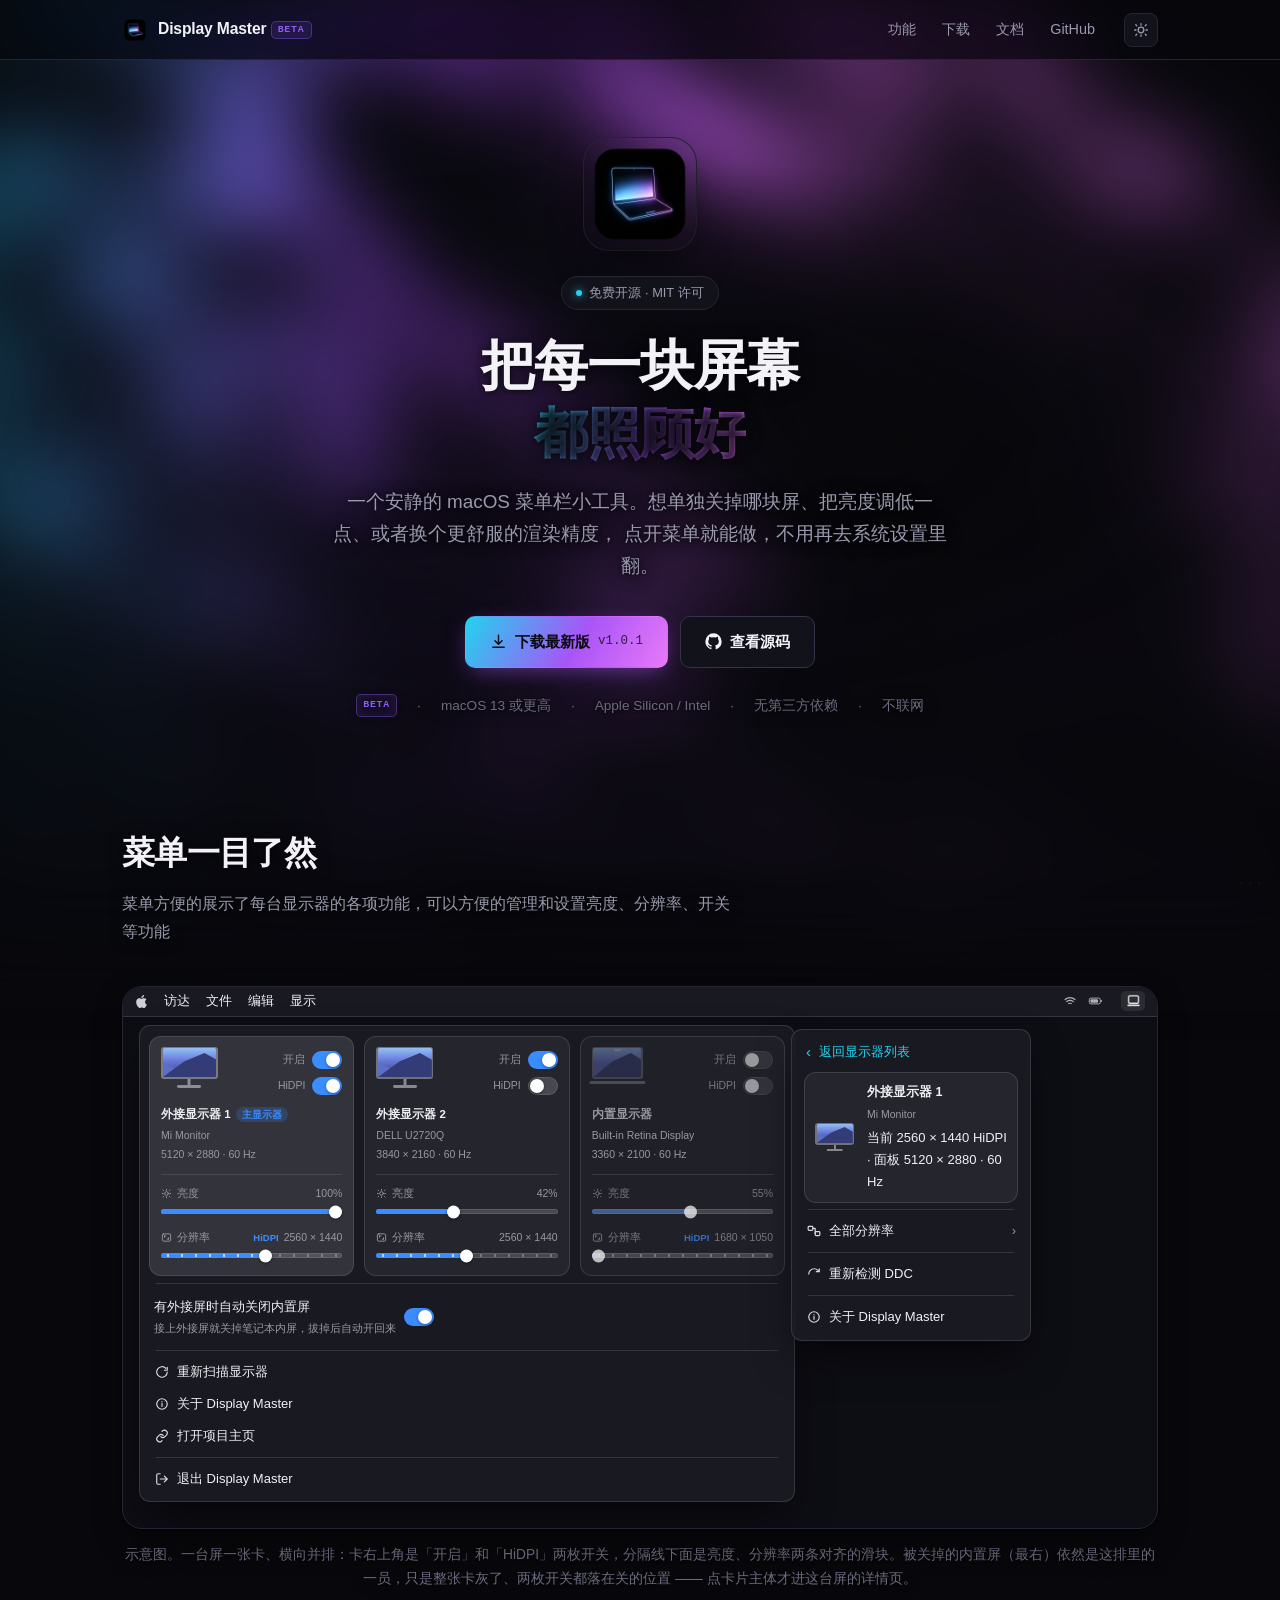
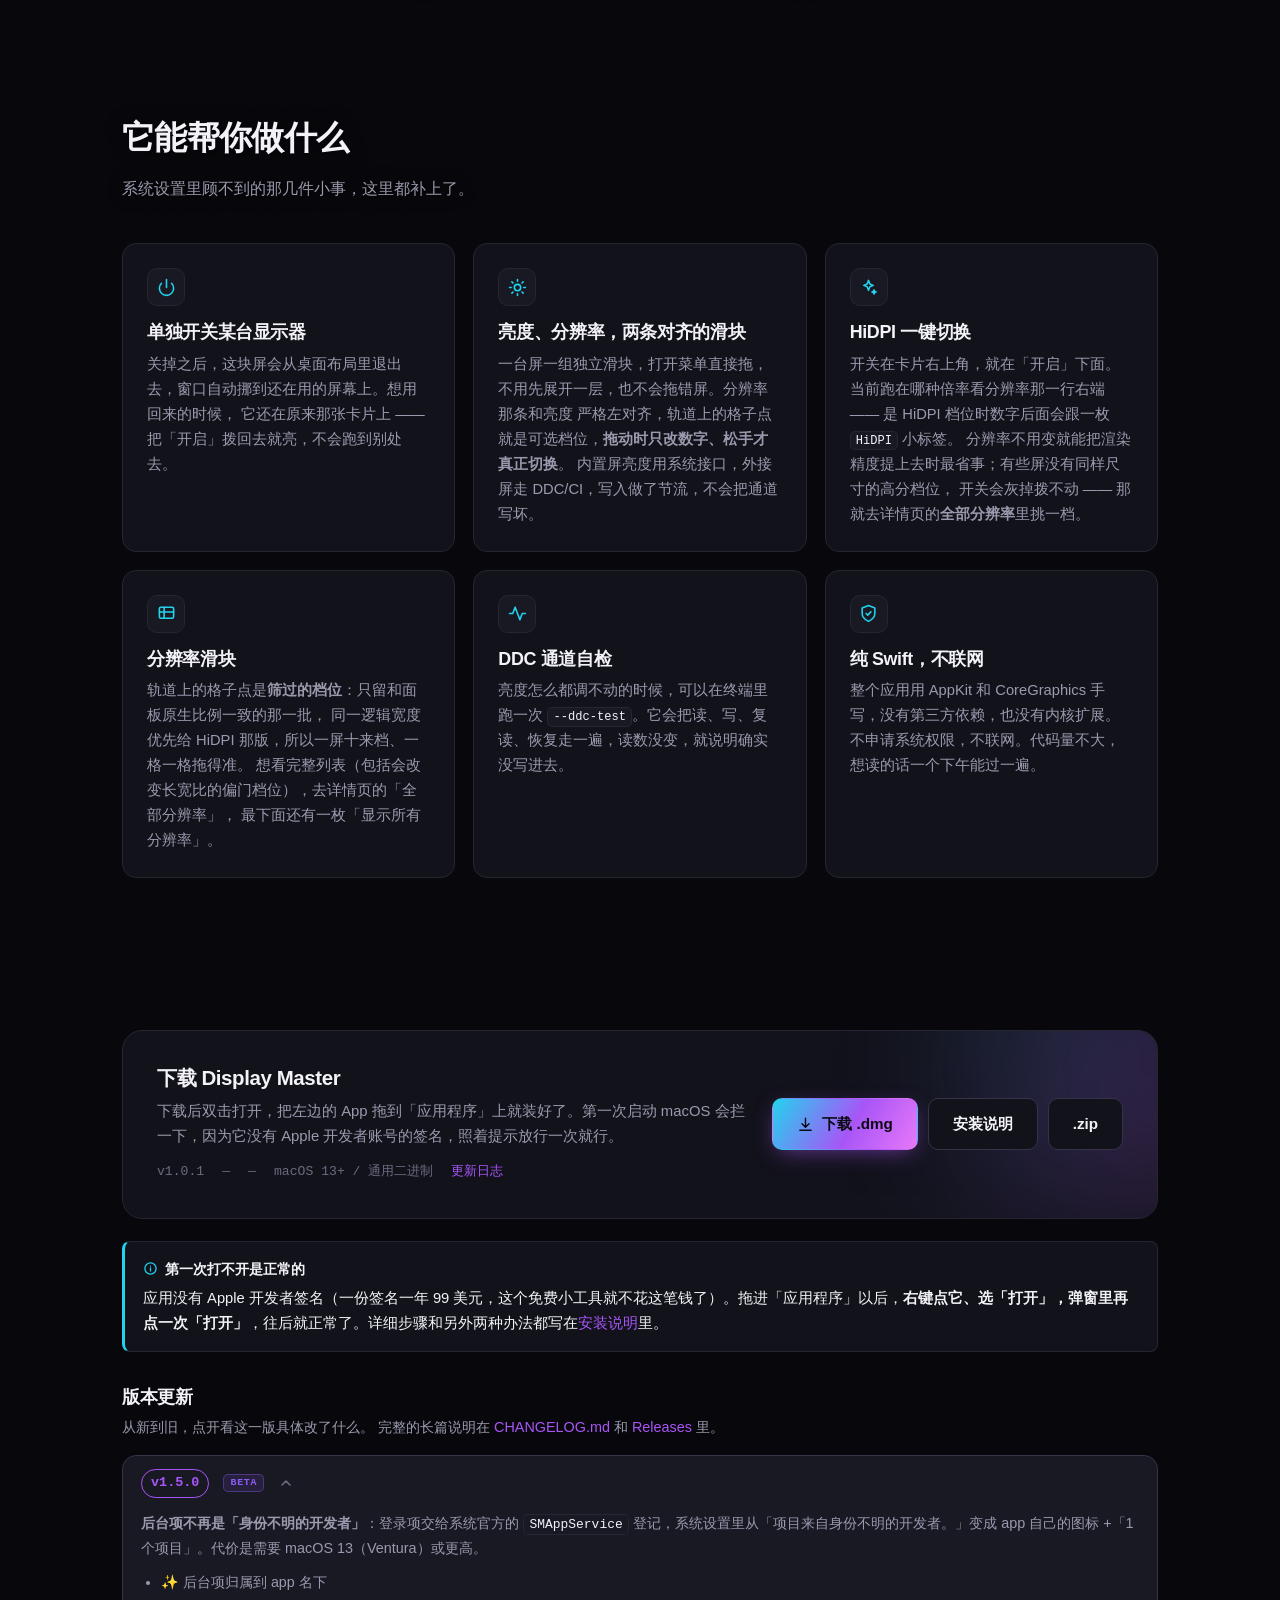
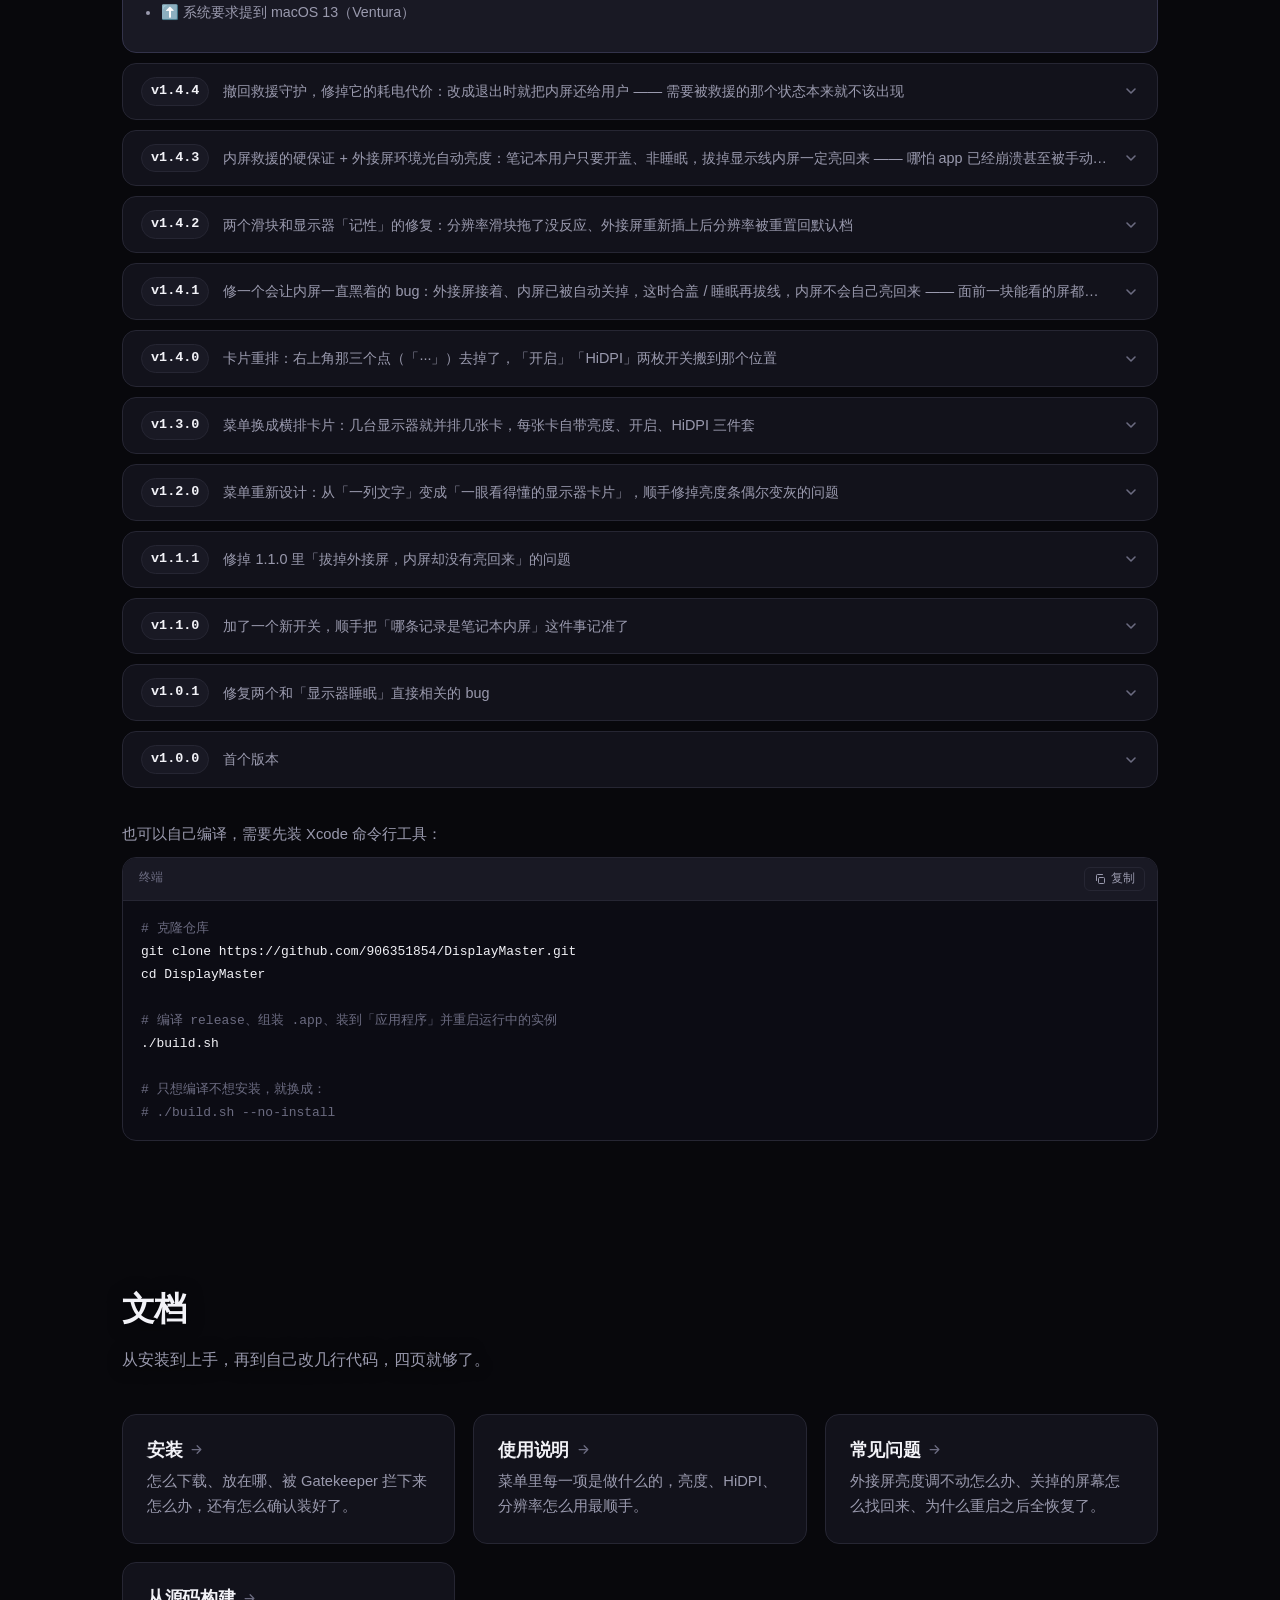
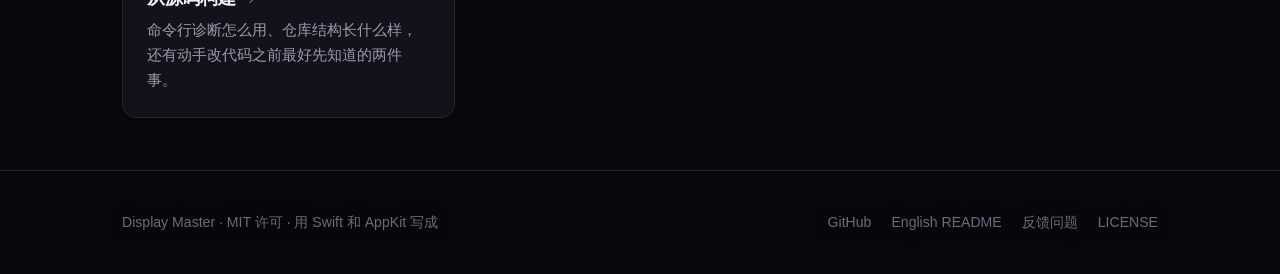
==== commit 7cc97bb8: "docs: website changelog for 1.5.0" ====
--- a/docs/index.html
+++ b/docs/index.html
@@ -491,13 +491,32 @@
           <a href="https://github.com/906351854/DisplayMaster/releases" target="_blank" rel="noopener">Releases</a> 里。</p>
       </div>
 <!-- gen:changelog BEGIN -->
-    <details class="cl-item" data-ver="1.4.4" open>
+    <details class="cl-item" data-ver="1.5.0" open>
+      <summary>
+        <span class="cl-tag">v1.5.0</span>
+        <sup class="beta-chip">Beta</sup>
+        <span class="cl-date" data-ver-date hidden></span>
+        <span class="cl-gist">后台项不再是「身份不明的开发者」：登录项交给系统官方的 SMAppService 登记，系统设置里从「项目来自身份不明的开发者。」变成 app 自己的图标 +「1 个项目」。代价是需要 macOS 13（Ventura）或更高。</span>
+        <span class="cl-norel" data-ver-norel hidden>未单独发布安装包</span>
+        <svg class="cl-chev" viewBox="0 0 24 24" fill="none" stroke="currentColor" stroke-width="2.4" stroke-linecap="round" stroke-linejoin="round" aria-hidden="true"><path d="M6 9l6 6 6-6"/></svg>
+      </summary>
+      <div class="cl-body">
+        <p class="cl-lead"><strong>后台项不再是「身份不明的开发者」</strong>：登录项交给系统官方的 <code>SMAppService</code> 登记，系统设置里从「项目来自身份不明的开发者。」变成 app 自己的图标 +「1 个项目」。代价是需要 macOS 13（Ventura）或更高。</p>
+        <ul class="cl-list">
+          <li>✨ 后台项归属到 app 名下</li>
+          <li>⬆️ 系统要求提到 macOS 13（Ventura）</li>
+        </ul>
+        <div class="cl-foot">
+          <a class="cl-rel" data-ver-rel hidden href="https://github.com/906351854/DisplayMaster/releases/tag/v1.5.0">下载此版本</a>
+        </div>
+      </div>
+    </details>
+
+    <details class="cl-item" data-ver="1.4.4">
       <summary>
         <span class="cl-tag">v1.4.4</span>
-        <sup class="beta-chip">Beta</sup>
         <span class="cl-date" data-ver-date hidden></span>
         <span class="cl-gist">撤回救援守护，修掉它的耗电代价：改成退出时就把内屏还给用户 —— 需要被救援的那个状态本来就不该出现</span>
-        <span class="cl-norel" data-ver-norel hidden>未单独发布安装包</span>
         <svg class="cl-chev" viewBox="0 0 24 24" fill="none" stroke="currentColor" stroke-width="2.4" stroke-linecap="round" stroke-linejoin="round" aria-hidden="true"><path d="M6 9l6 6 6-6"/></svg>
       </summary>
       <div class="cl-body">
@@ -507,7 +526,7 @@
           <li>♻️ 删掉救援守护：退出时就把内屏还给你</li>
         </ul>
         <div class="cl-foot">
-          <a class="cl-rel" data-ver-rel hidden href="https://github.com/906351854/DisplayMaster/releases/tag/v1.4.4">下载此版本</a>
+          <span class="cl-nodl">此版本不提供下载，请用最新版</span>
         </div>
       </div>
     </details>
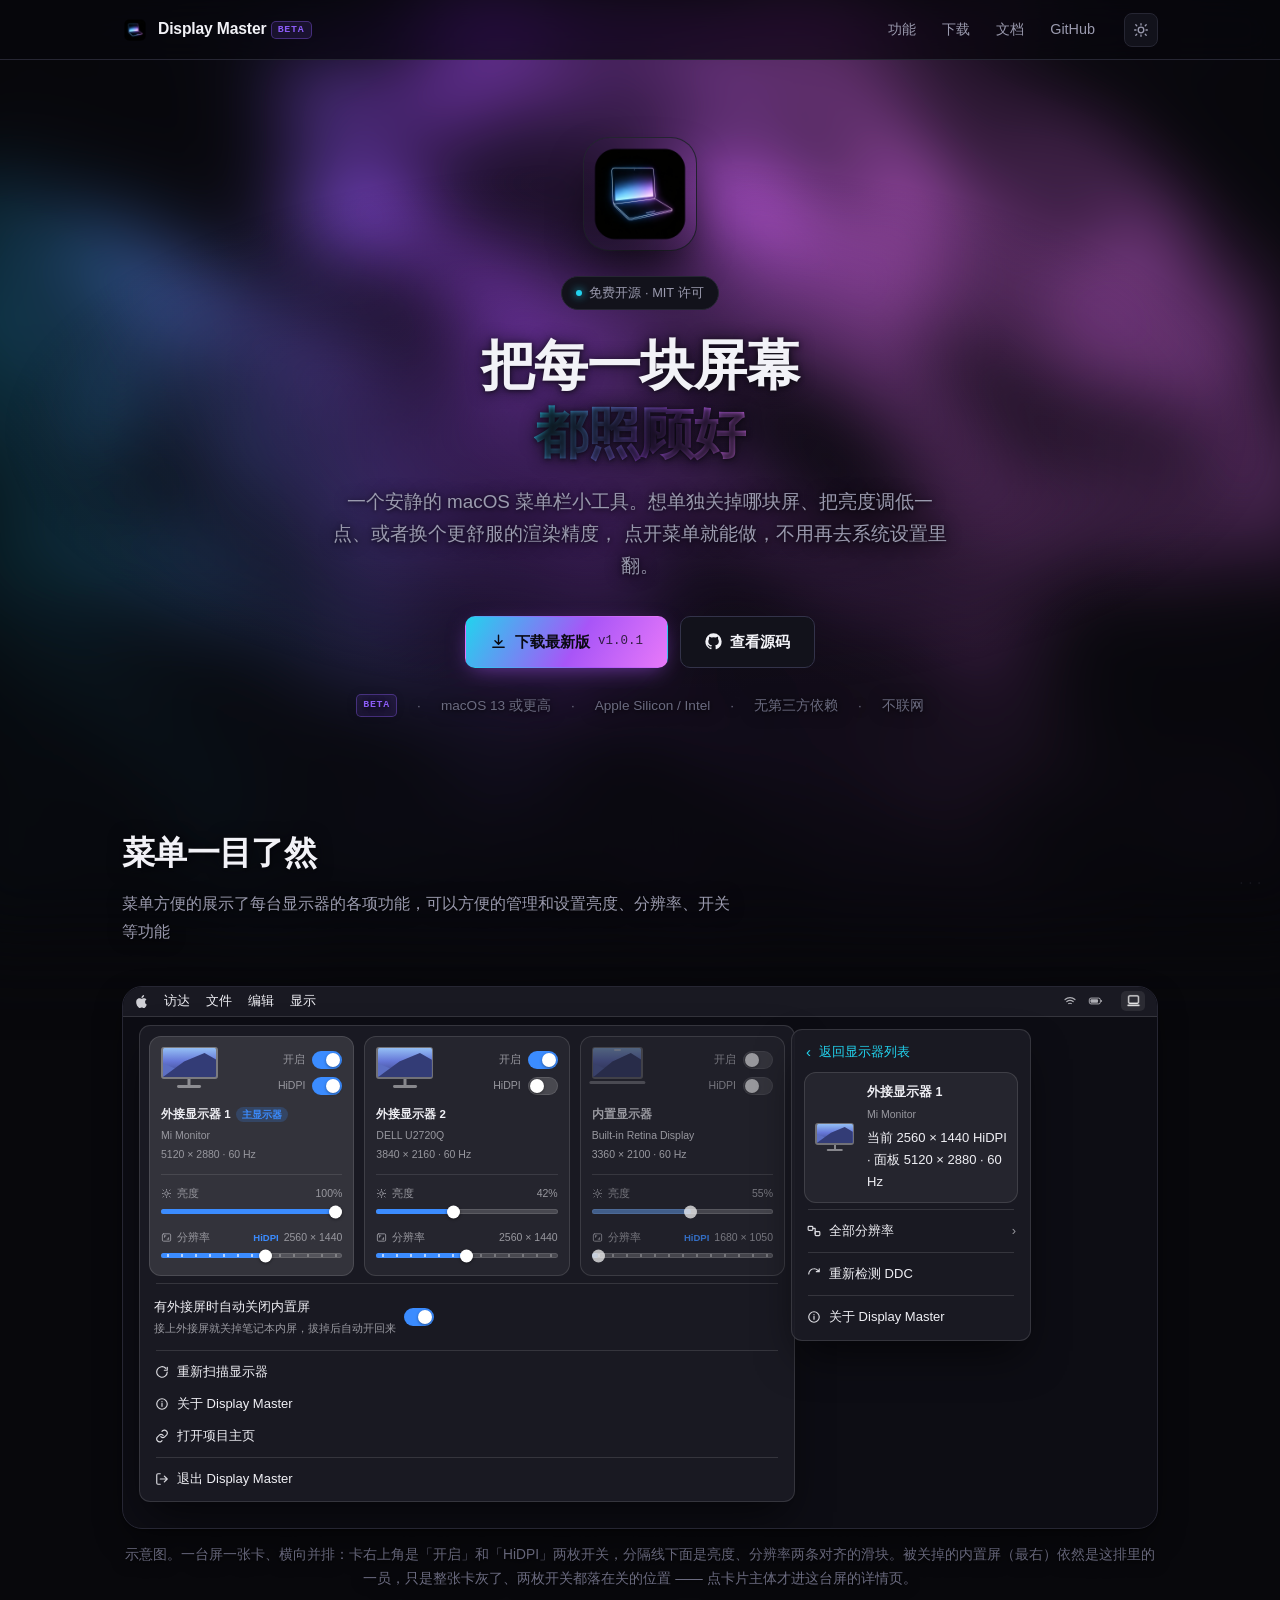
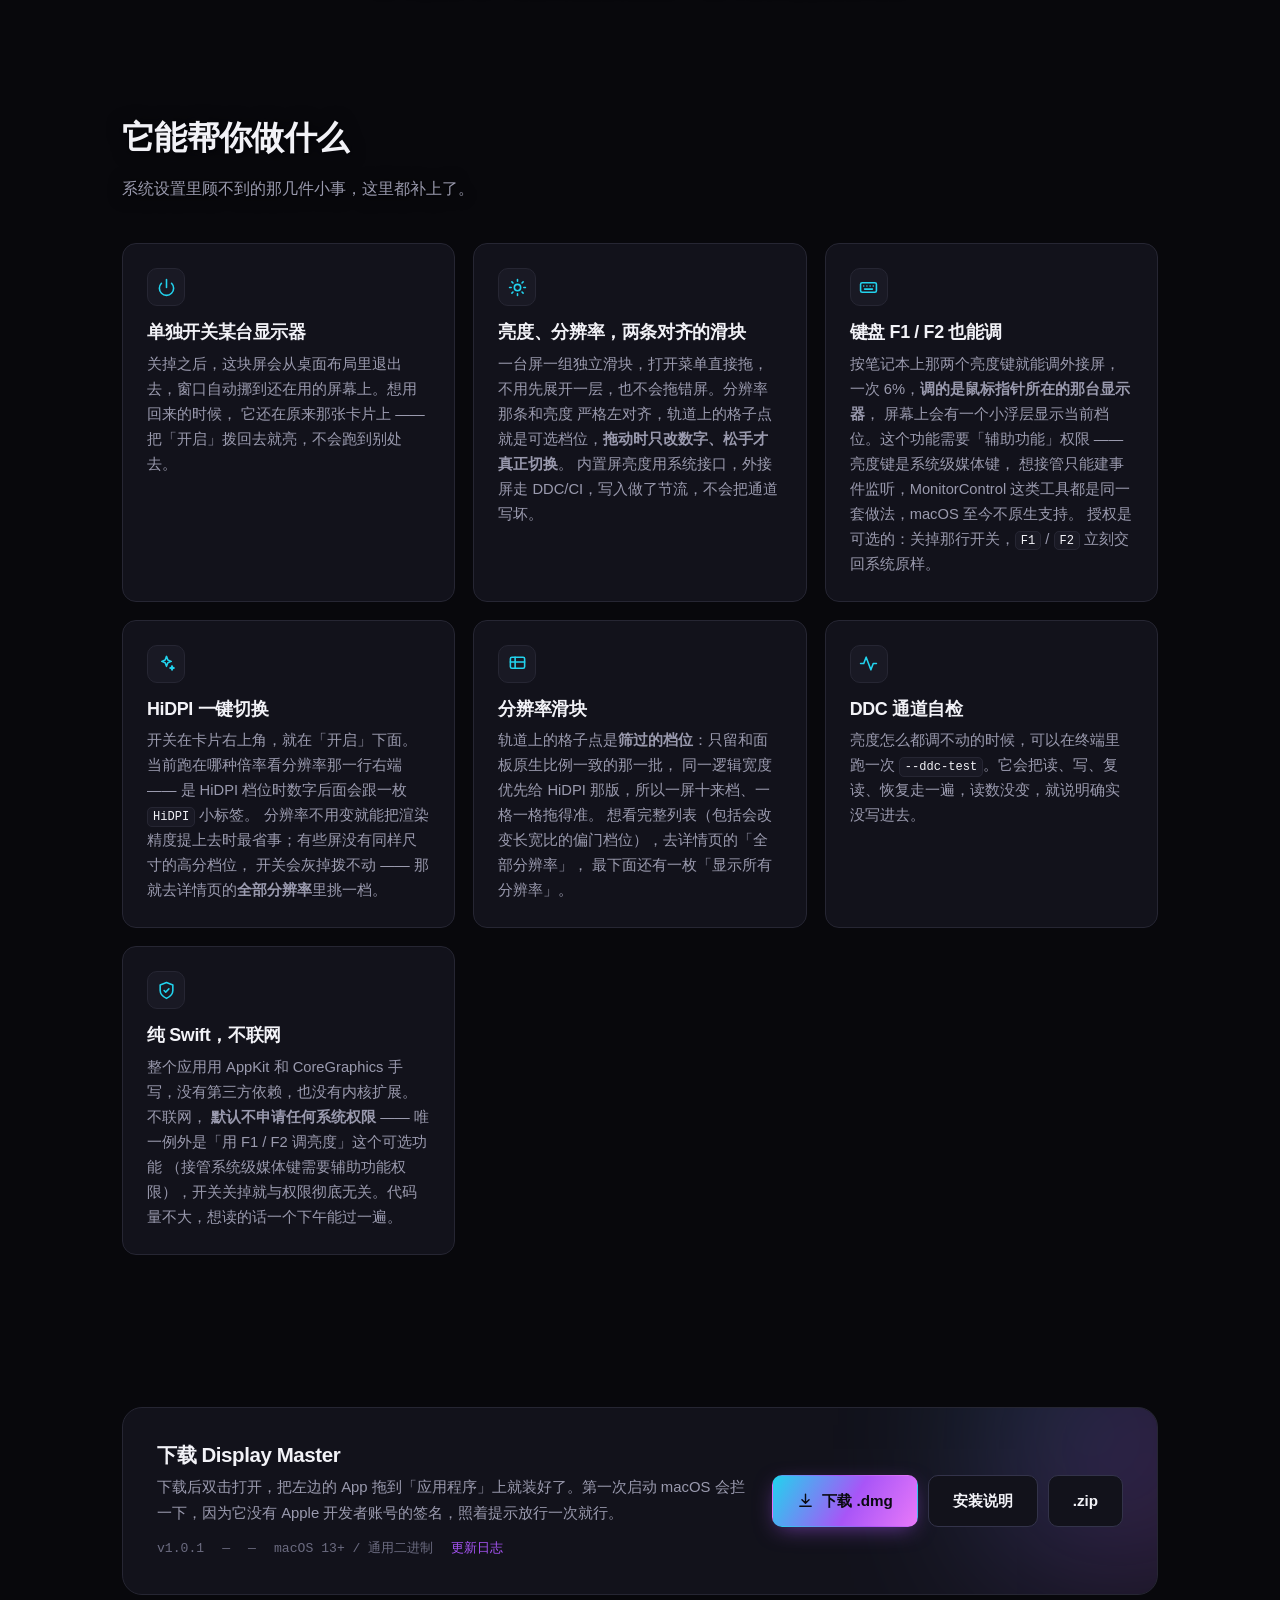
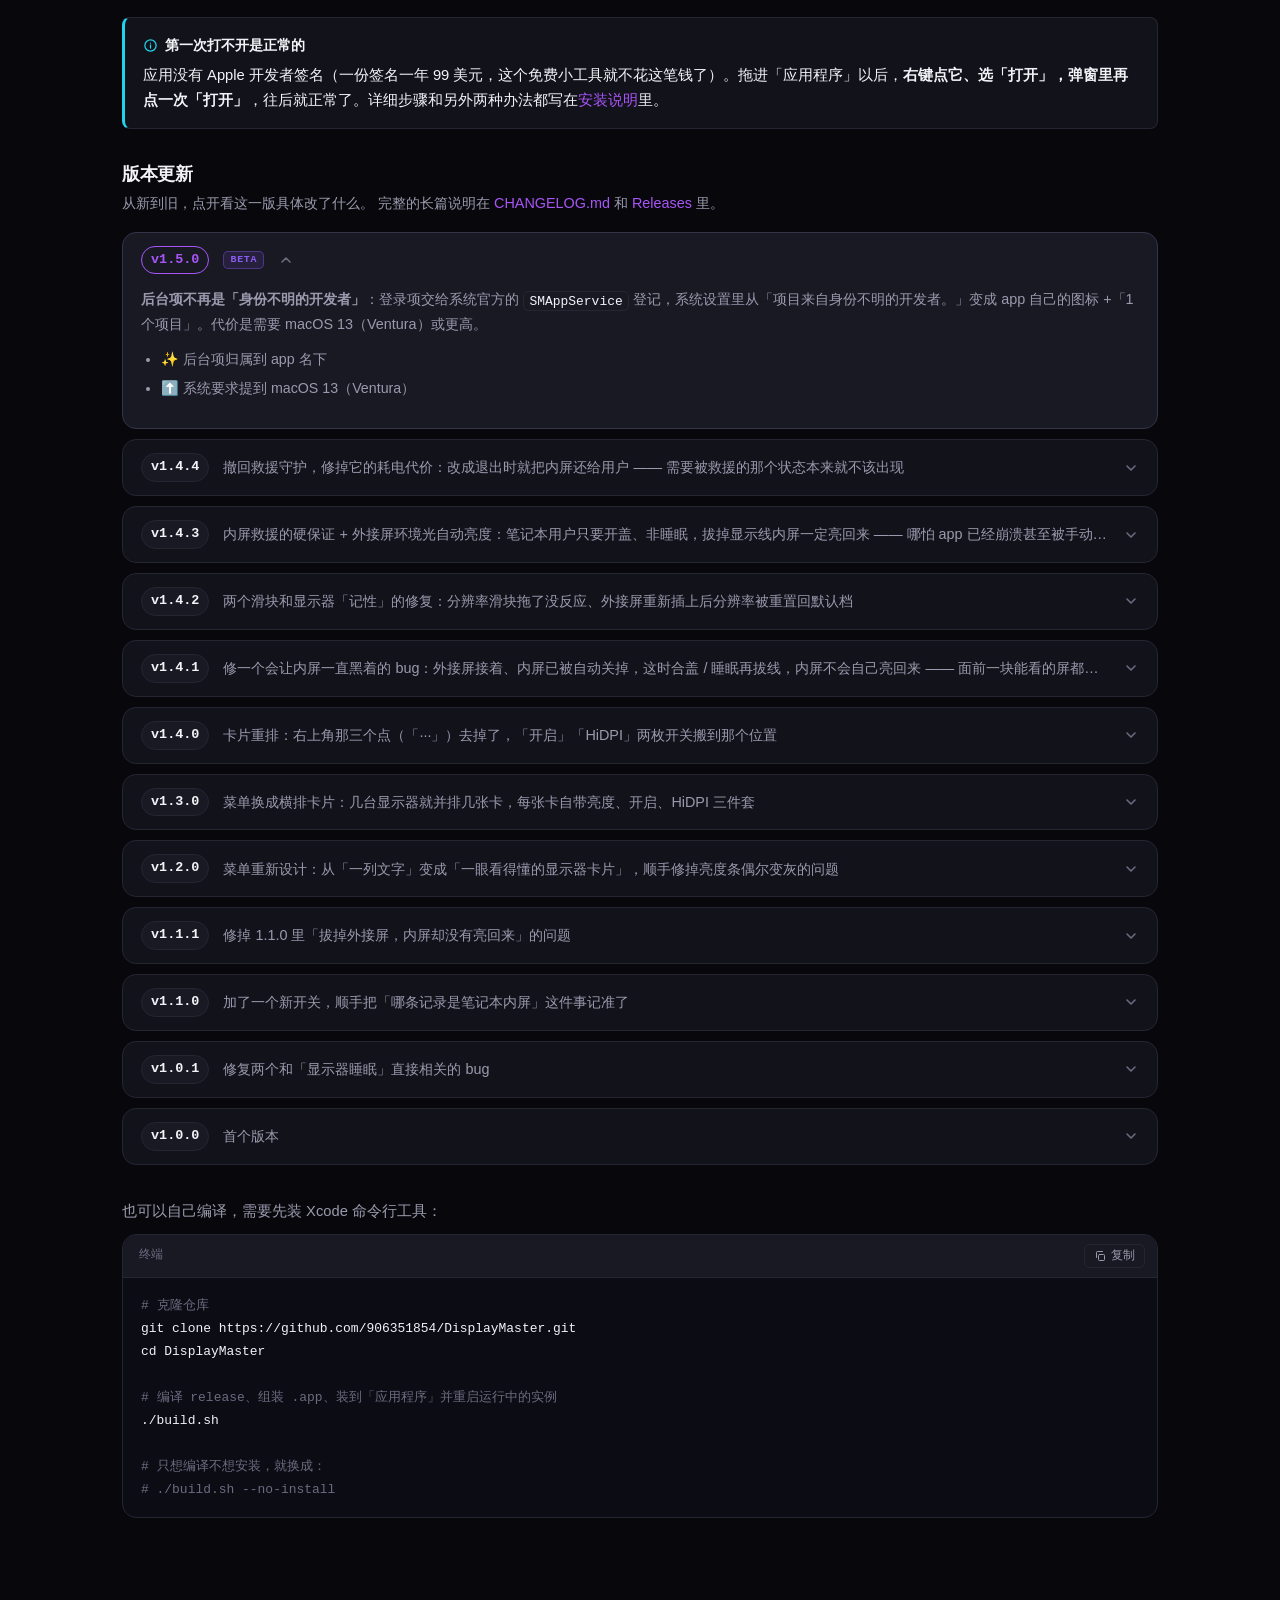
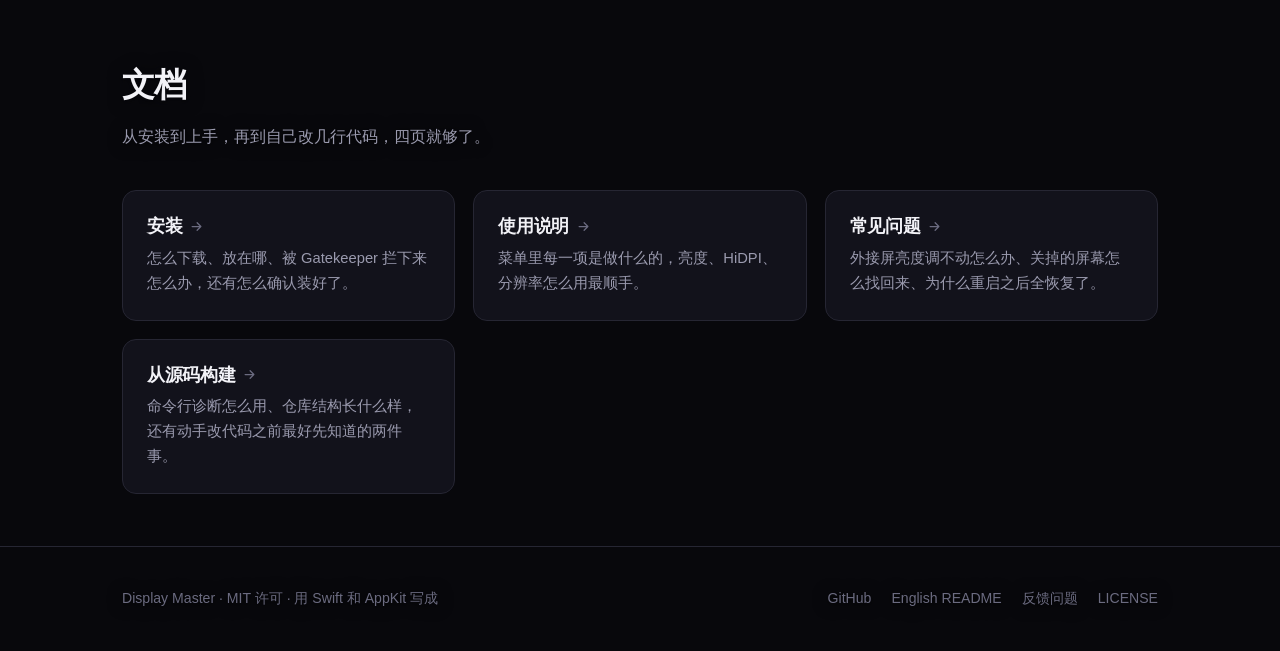
==== commit da9a3768: "feat: 用键盘 F1 / F2 调外接屏亮度（本应用唯一需要系统权限的功能） macOS 只让亮度键调内置屏，对第三方外接屏（DDC/CI）无效 —— 这也是 MonitorControl / B" ====
--- a/docs/index.html
+++ b/docs/index.html
@@ -5,7 +5,7 @@
 <meta name="viewport" content="width=device-width, initial-scale=1">
 
 <title>Display Master — macOS 菜单栏显示器控制工具</title>
-<meta name="description" content="一个安静的 macOS 菜单栏小工具：单独开关某台显示器、调节亮度、切换 HiDPI 和分辨率。免费开源，纯 Swift 写的，不联网、不要权限。">
+<meta name="description" content="一个安静的 macOS 菜单栏小工具：单独开关某台显示器、调节亮度、用键盘 F1 / F2 调外接屏、切换 HiDPI 和分辨率。免费开源，纯 Swift 写的，不联网。">
 <meta name="theme-color" content="#08080c">
 
 <!-- 分享到社交平台时的卡片信息 -->
@@ -386,6 +386,20 @@
       <div class="card">
         <div class="card-icon">
           <svg viewBox="0 0 24 24" fill="none" stroke="currentColor" stroke-width="2" stroke-linecap="round" stroke-linejoin="round">
+            <rect x="2" y="6" width="20" height="12" rx="2"/>
+            <path d="M6 10h.01M10 10h.01M14 10h.01M18 10h.01M7 14h10"/>
+          </svg>
+        </div>
+        <h3>键盘 F1 / F2 也能调</h3>
+        <p>按笔记本上那两个亮度键就能调外接屏，一次 6%，<strong>调的是鼠标指针所在的那台显示器</strong>，
+        屏幕上会有一个小浮层显示当前档位。这个功能需要「辅助功能」权限 —— 亮度键是系统级媒体键，
+        想接管只能建事件监听，MonitorControl 这类工具都是同一套做法，macOS 至今不原生支持。
+        授权是可选的：关掉那行开关，<code>F1</code> / <code>F2</code> 立刻交回系统原样。</p>
+      </div>
+
+      <div class="card">
+        <div class="card-icon">
+          <svg viewBox="0 0 24 24" fill="none" stroke="currentColor" stroke-width="2" stroke-linecap="round" stroke-linejoin="round">
             <path d="M12 3l1.7 4.6L18 9.3l-4.3 1.7L12 15.6l-1.7-4.6L6 9.3l4.3-1.7z"/>
             <path d="M19 15l.7 1.9 1.9.7-1.9.7-.7 1.9-.7-1.9-1.9-.7 1.9-.7z"/>
           </svg>
@@ -427,7 +441,9 @@
           </svg>
         </div>
         <h3>纯 Swift，不联网</h3>
-        <p>整个应用用 AppKit 和 CoreGraphics 手写，没有第三方依赖，也没有内核扩展。不申请系统权限，不联网。代码量不大，想读的话一个下午能过一遍。</p>
+        <p>整个应用用 AppKit 和 CoreGraphics 手写，没有第三方依赖，也没有内核扩展。不联网，
+        <strong>默认不申请任何系统权限</strong> —— 唯一例外是「用 F1 / F2 调亮度」这个可选功能
+        （接管系统级媒体键需要辅助功能权限），开关关掉就与权限彻底无关。代码量不大，想读的话一个下午能过一遍。</p>
       </div>
 
     </div>
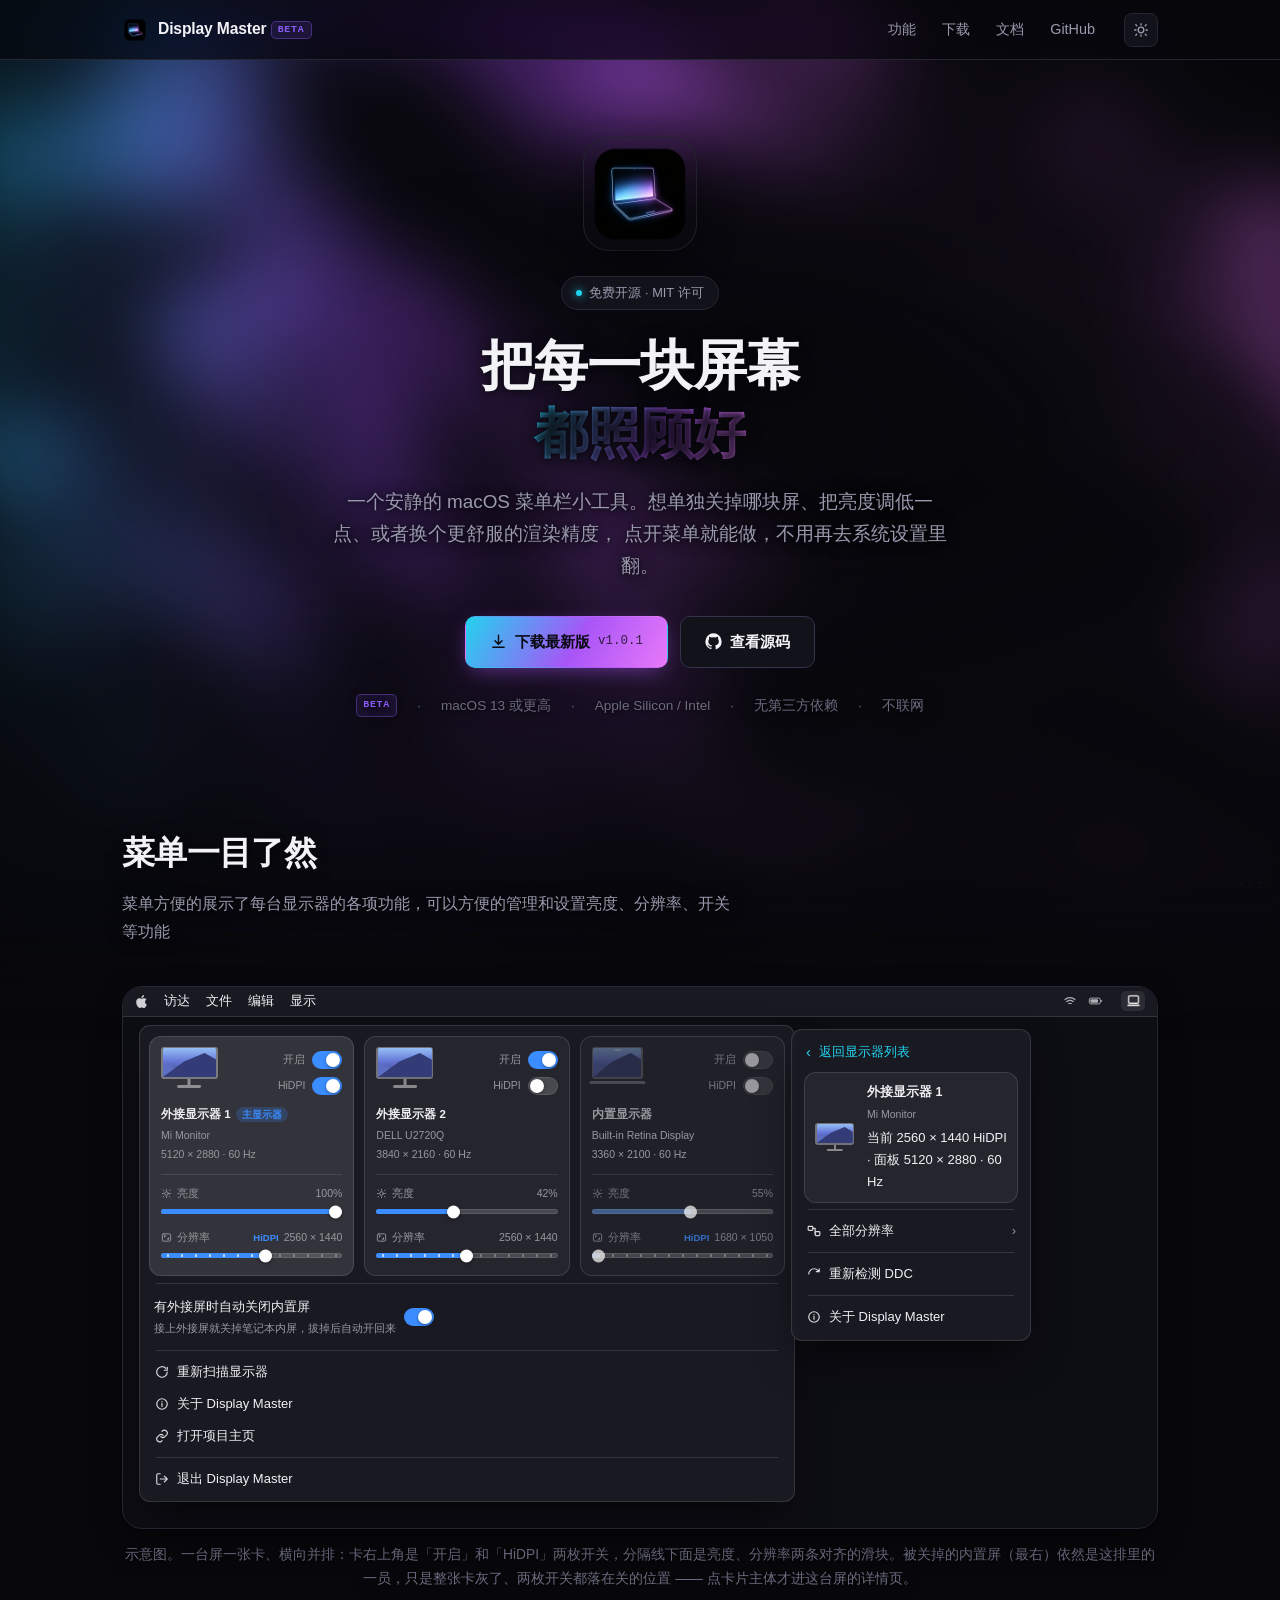
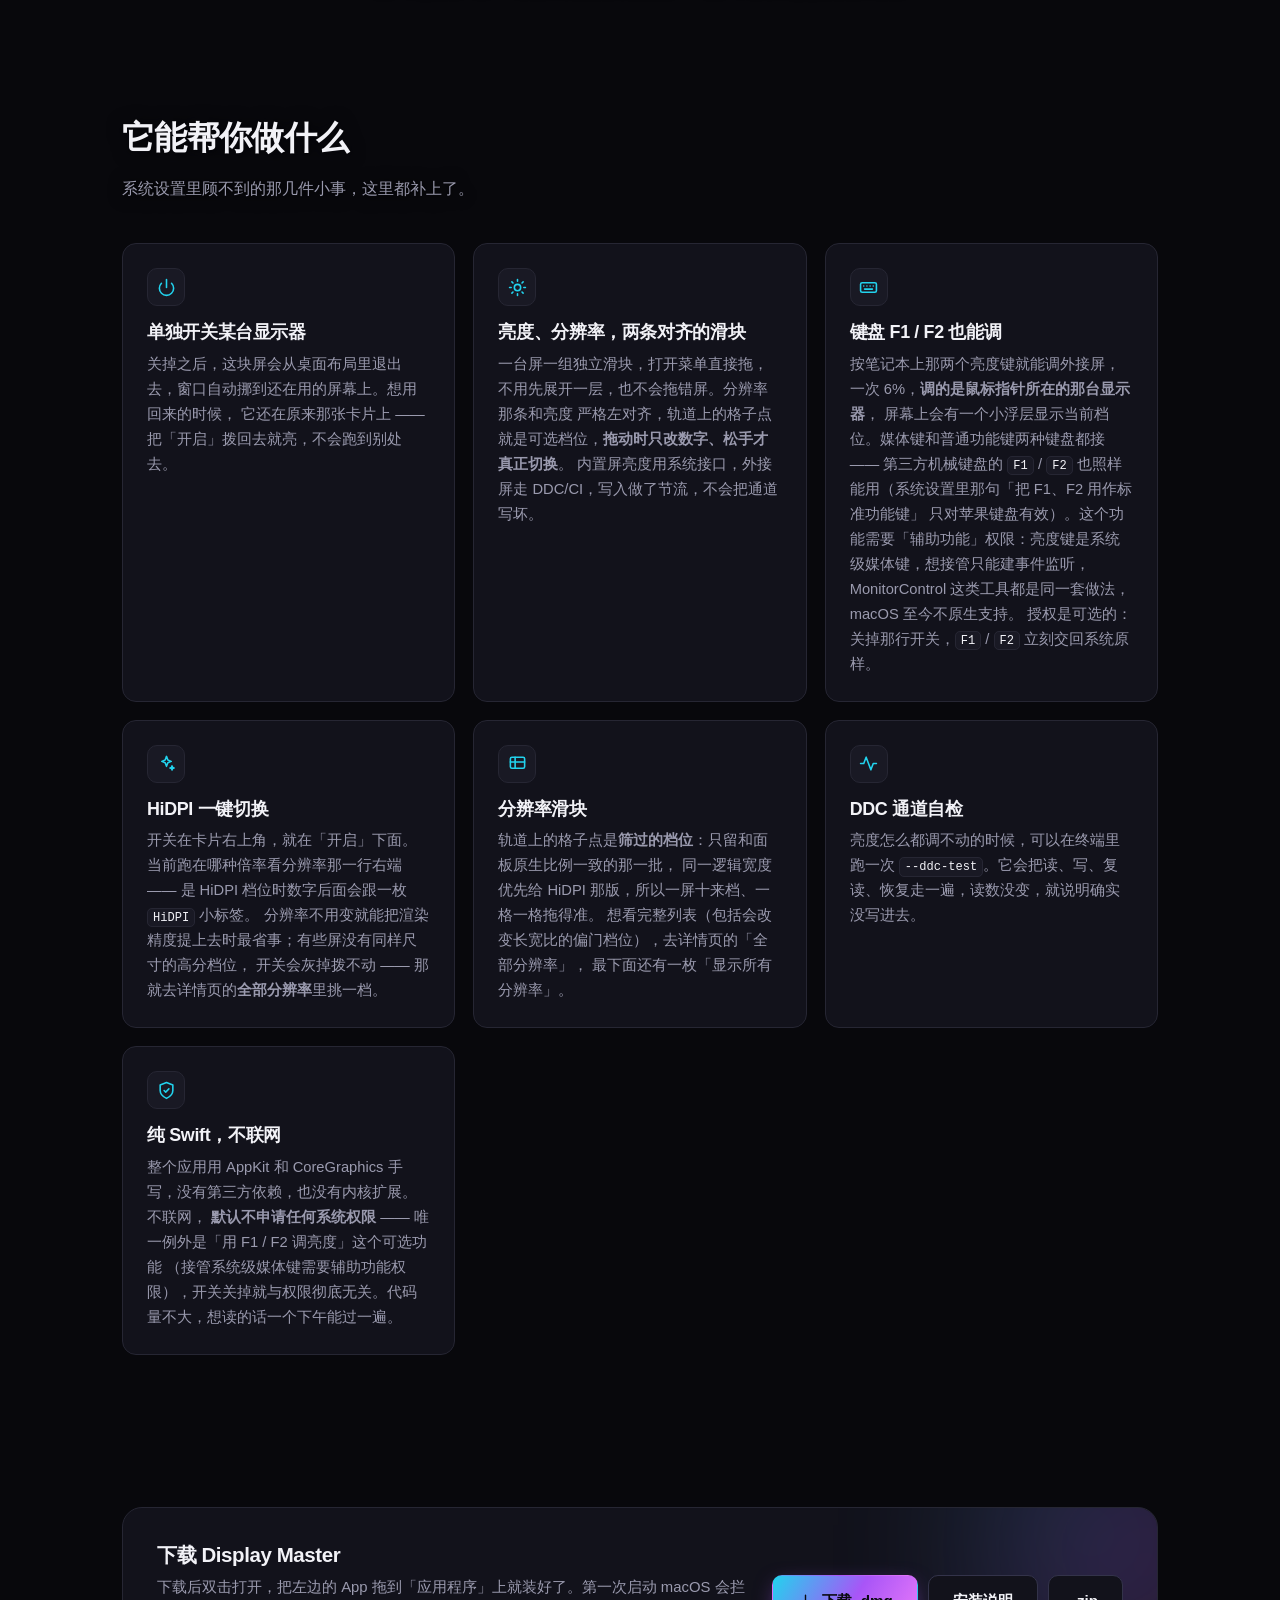
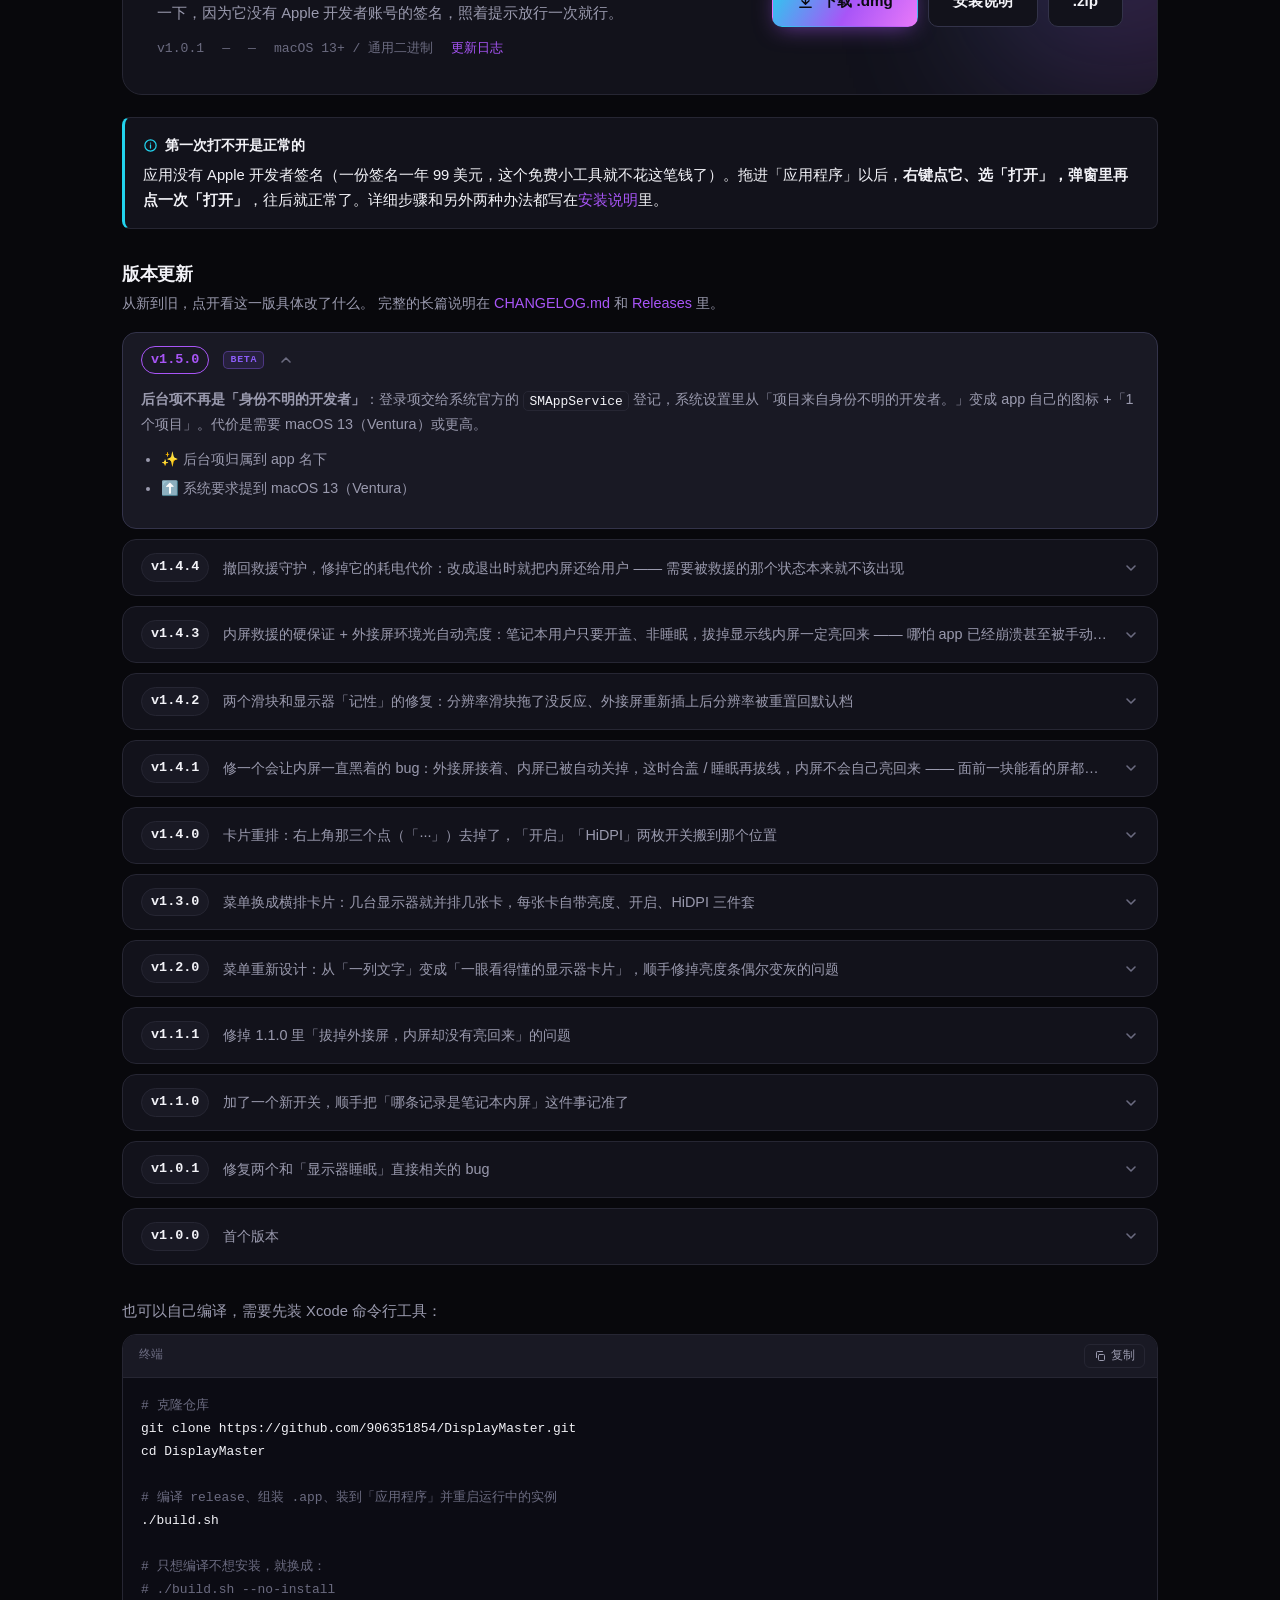
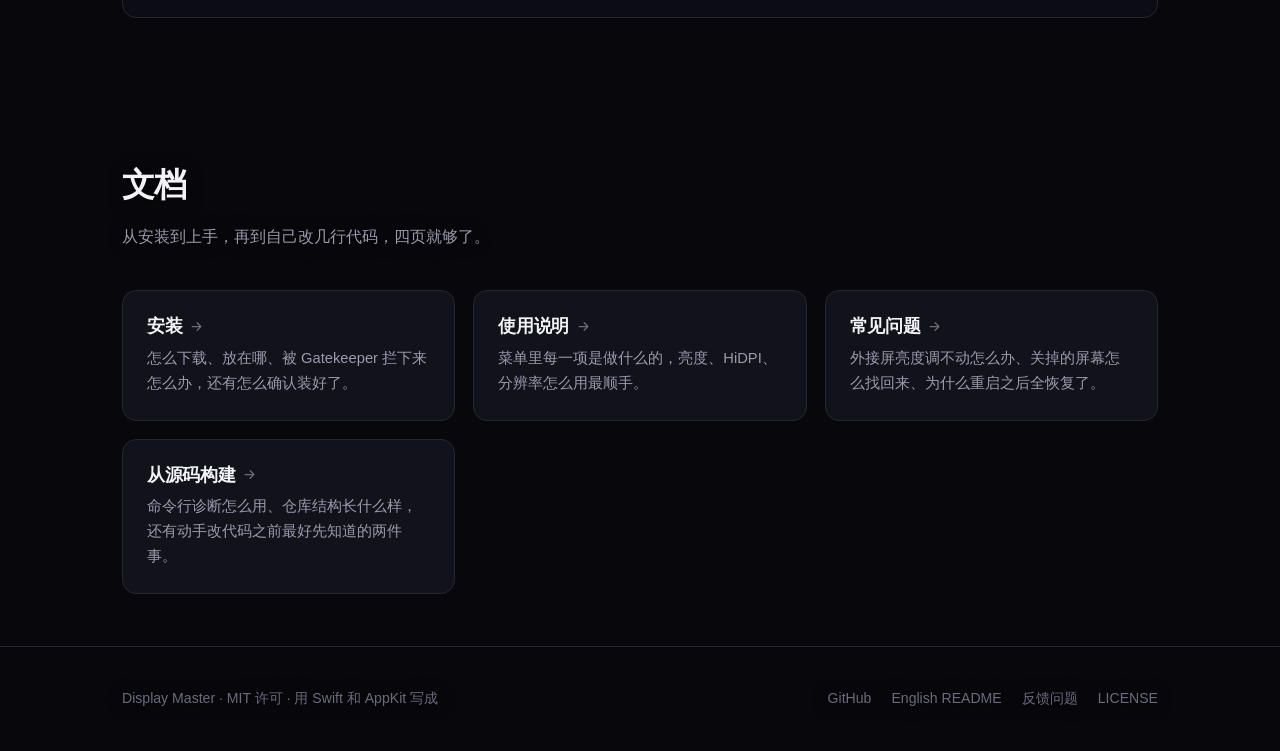
==== commit 89cef02b: "fix: 让 F1 / F2 真正接通 —— 权限、可观测性、输入通道三层都补上 1.6.0 的 F1/F2 亮度键在真机上「权限给了、日志写着已接管、按下去毫无反应」。 连查三轮才收敛，三层问题叠在" ====
--- a/docs/index.html
+++ b/docs/index.html
@@ -392,8 +392,10 @@
         </div>
         <h3>键盘 F1 / F2 也能调</h3>
         <p>按笔记本上那两个亮度键就能调外接屏，一次 6%，<strong>调的是鼠标指针所在的那台显示器</strong>，
-        屏幕上会有一个小浮层显示当前档位。这个功能需要「辅助功能」权限 —— 亮度键是系统级媒体键，
-        想接管只能建事件监听，MonitorControl 这类工具都是同一套做法，macOS 至今不原生支持。
+        屏幕上会有一个小浮层显示当前档位。媒体键和普通功能键两种键盘都接 —— 第三方机械键盘的
+        <code>F1</code> / <code>F2</code> 也照样能用（系统设置里那句「把 F1、F2 用作标准功能键」
+        只对苹果键盘有效）。这个功能需要「辅助功能」权限：亮度键是系统级媒体键，想接管只能建事件监听，
+        MonitorControl 这类工具都是同一套做法，macOS 至今不原生支持。
         授权是可选的：关掉那行开关，<code>F1</code> / <code>F2</code> 立刻交回系统原样。</p>
       </div>
 
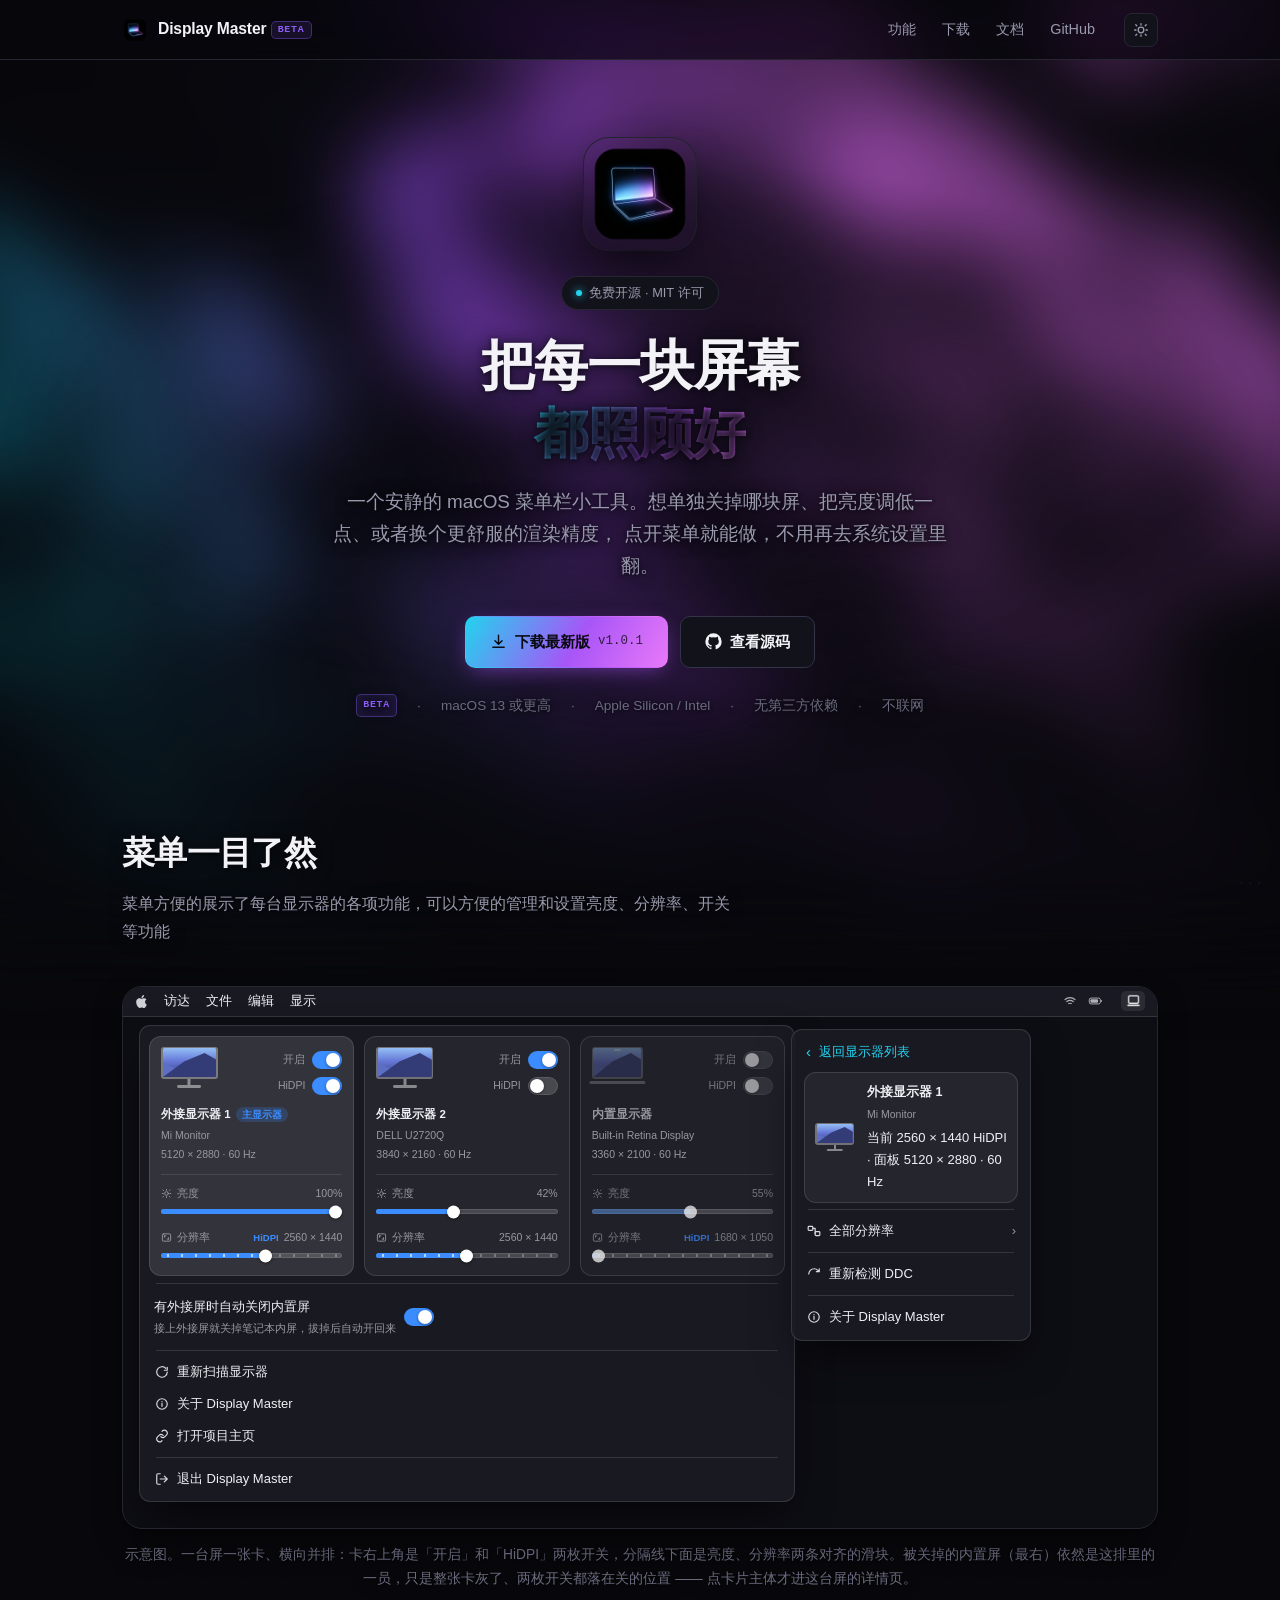
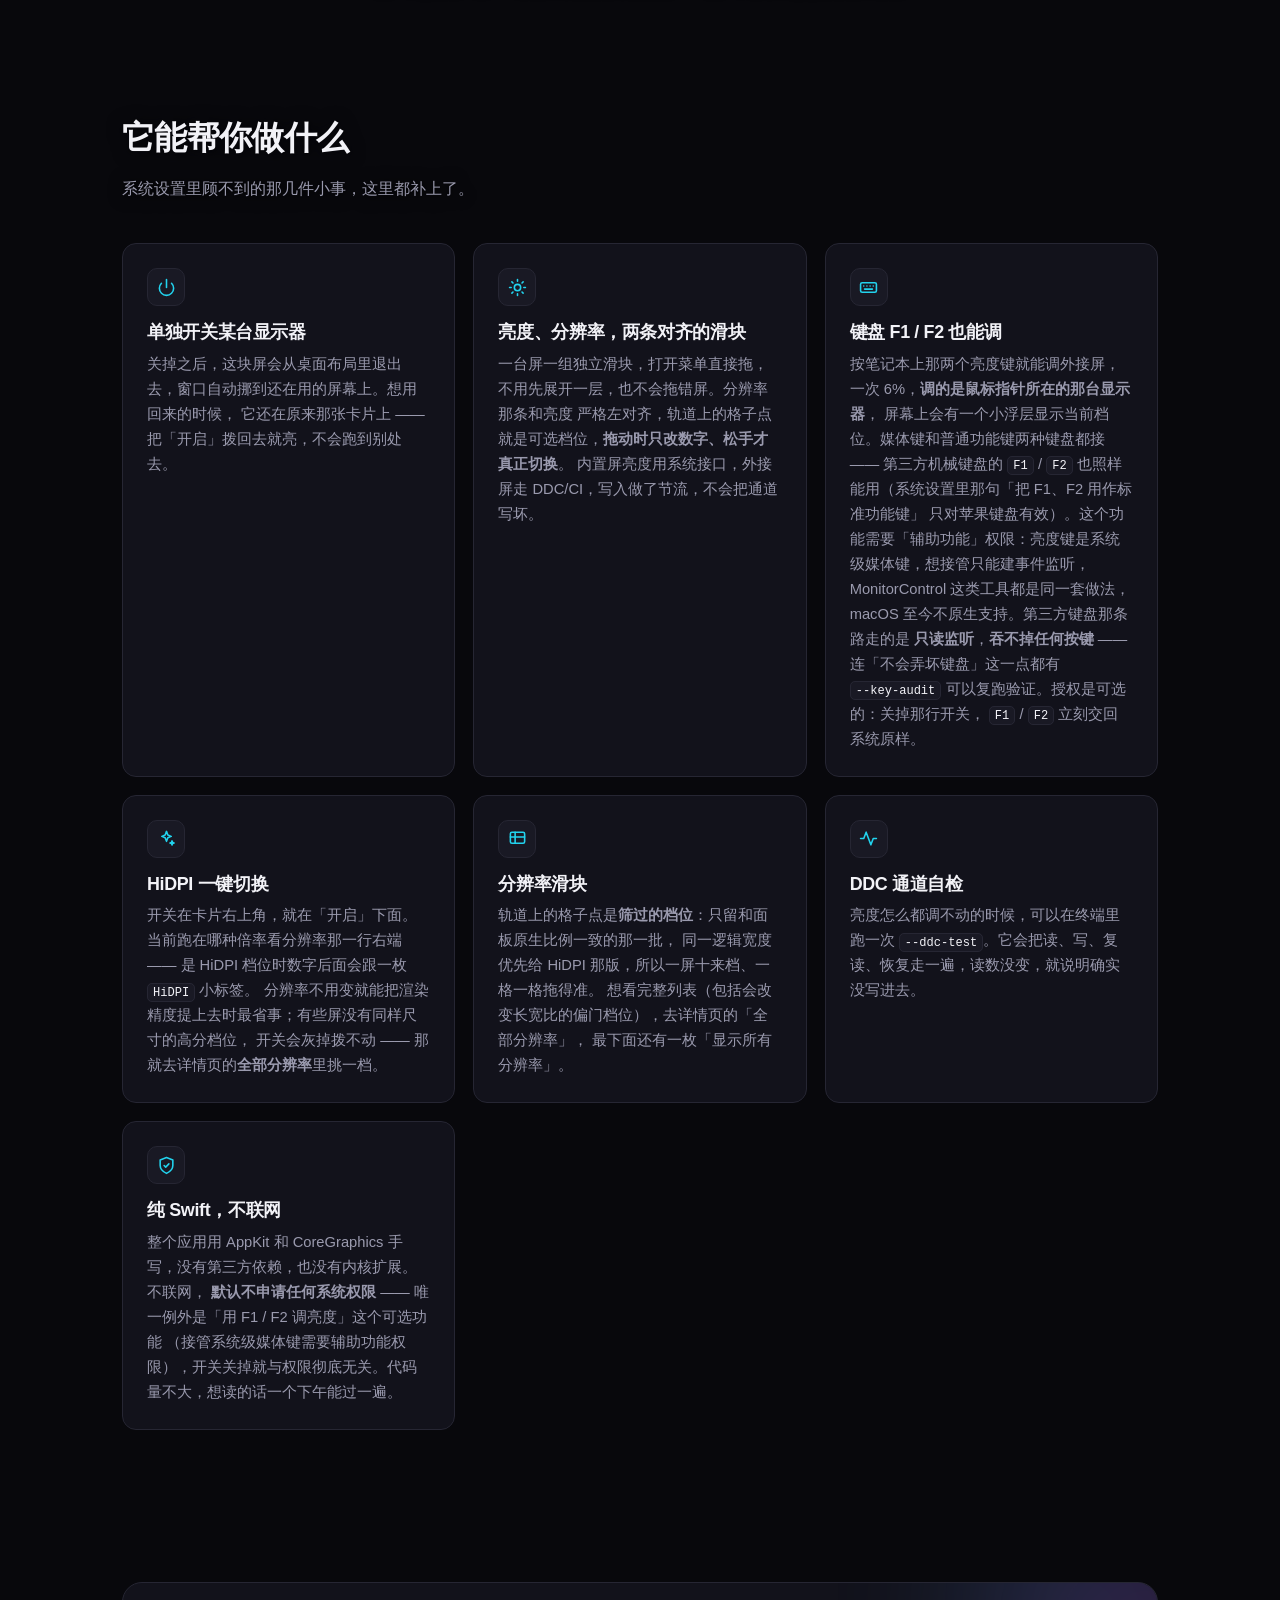
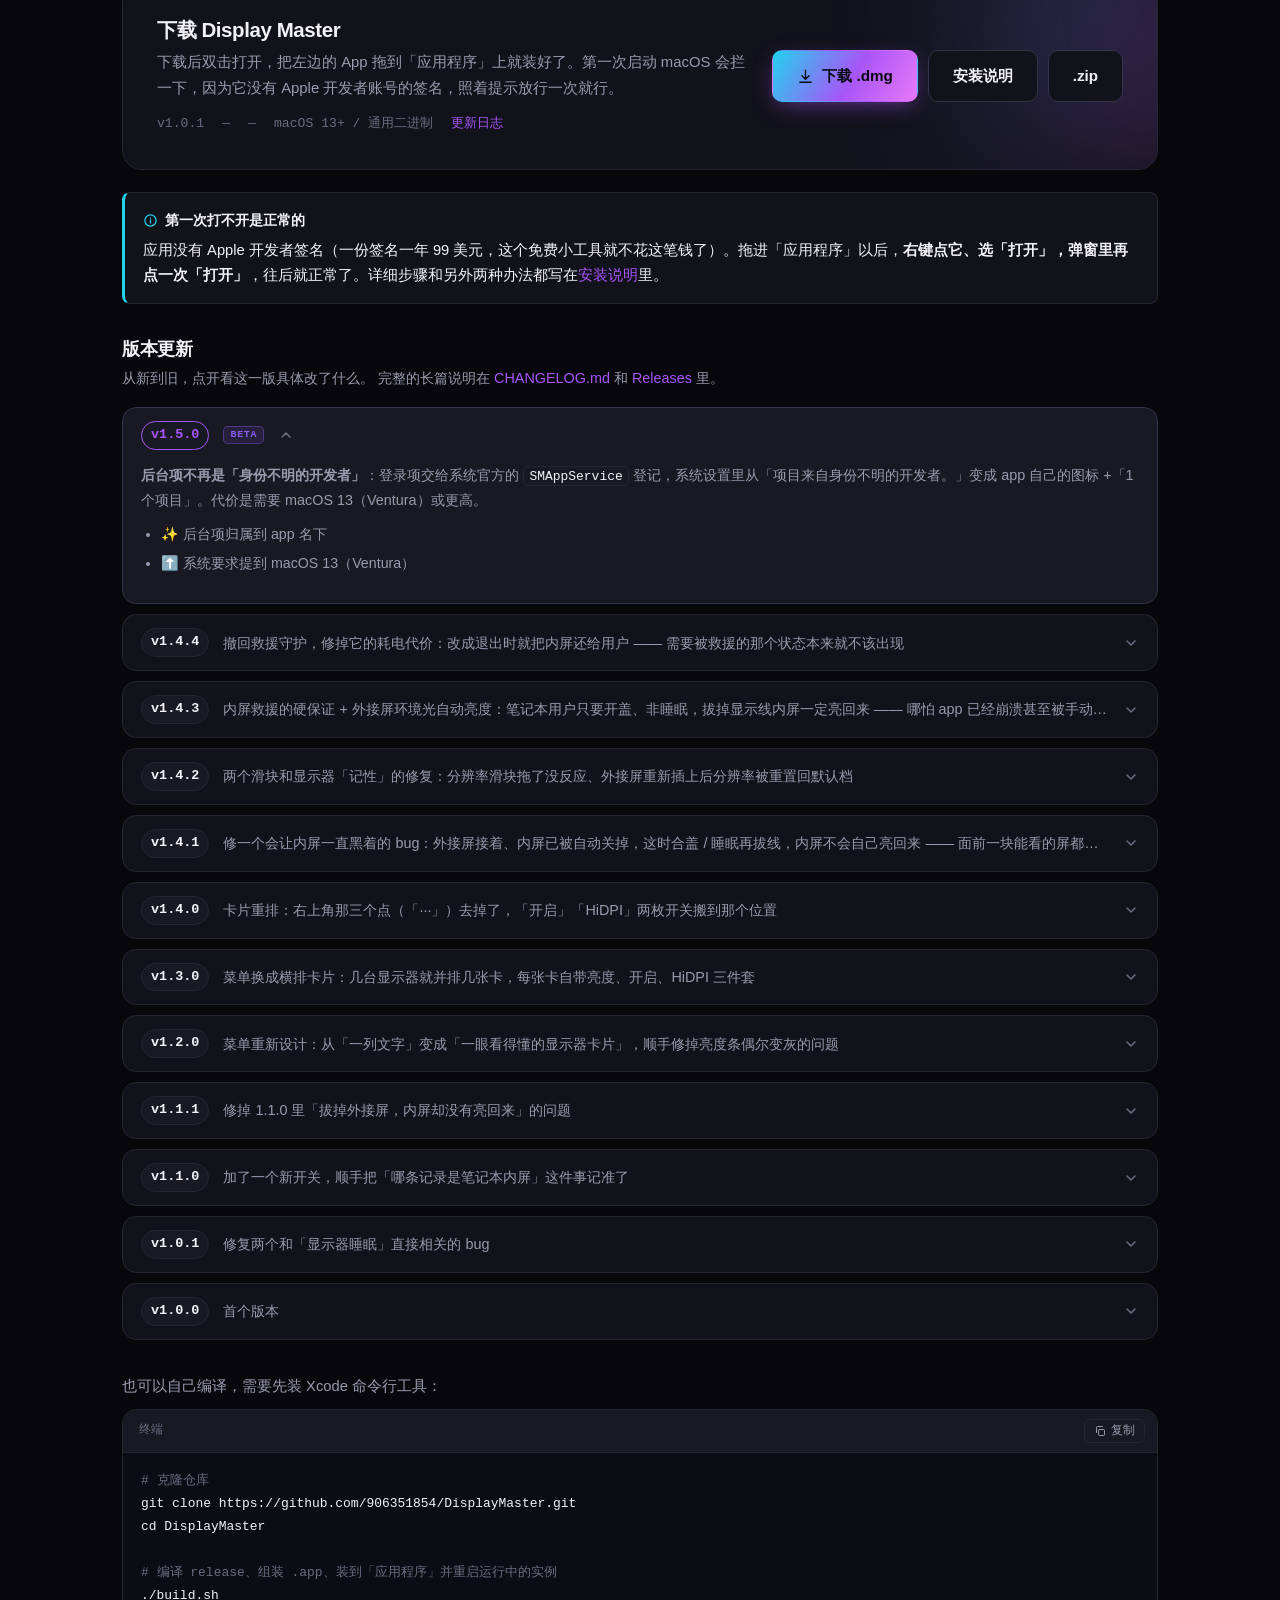
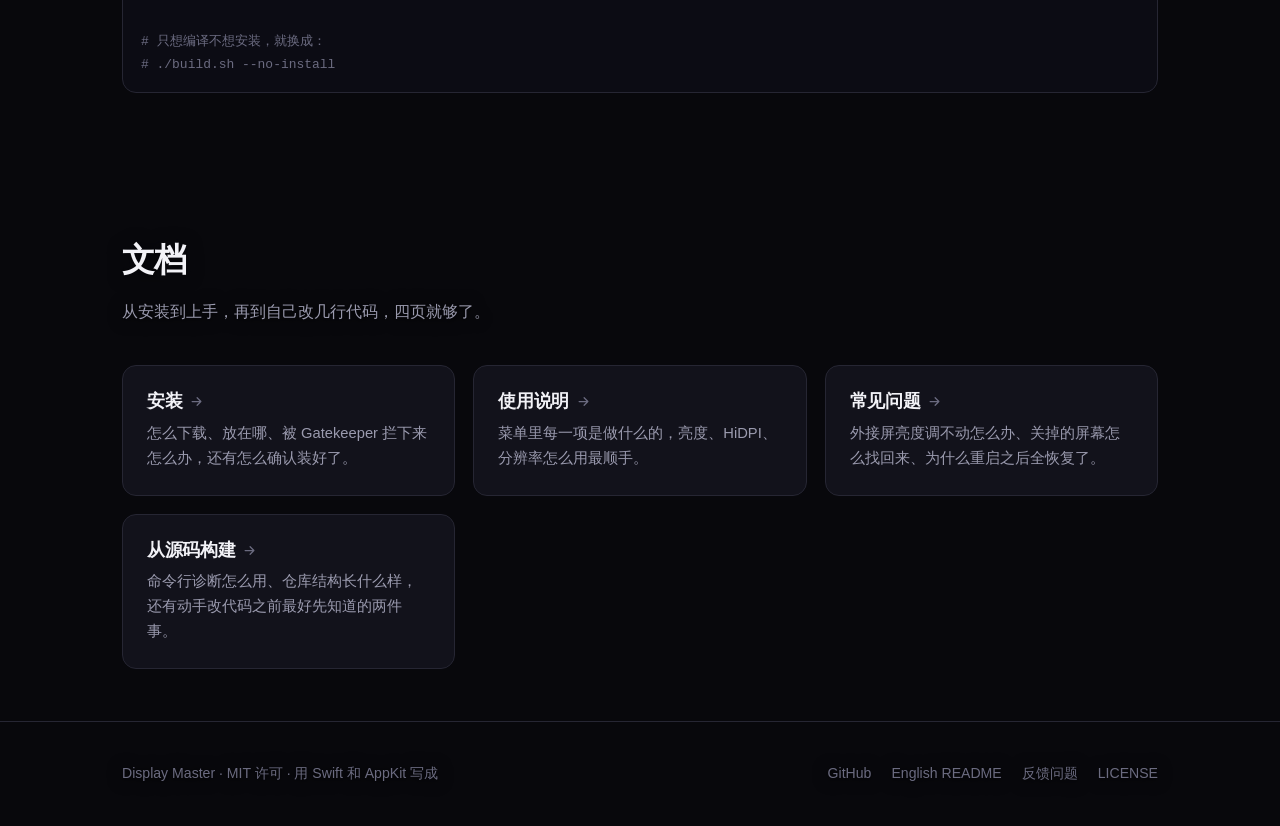
==== commit b24c37a0: "fix: 普通按键通道改成只读监听，从结构上保证「不会弄坏键盘」 1.6.3 为了让第三方键盘的 F1/F2 生效，把 keyDown/keyUp 挂进了一个**活动型** 事件监听（能吞事件的那种）" ====
--- a/docs/index.html
+++ b/docs/index.html
@@ -395,8 +395,10 @@
         屏幕上会有一个小浮层显示当前档位。媒体键和普通功能键两种键盘都接 —— 第三方机械键盘的
         <code>F1</code> / <code>F2</code> 也照样能用（系统设置里那句「把 F1、F2 用作标准功能键」
         只对苹果键盘有效）。这个功能需要「辅助功能」权限：亮度键是系统级媒体键，想接管只能建事件监听，
-        MonitorControl 这类工具都是同一套做法，macOS 至今不原生支持。
-        授权是可选的：关掉那行开关，<code>F1</code> / <code>F2</code> 立刻交回系统原样。</p>
+        MonitorControl 这类工具都是同一套做法，macOS 至今不原生支持。第三方键盘那条路走的是
+        <strong>只读监听</strong>，<strong>吞不掉任何按键</strong> —— 连「不会弄坏键盘」这一点都有
+        <code>--key-audit</code> 可以复跑验证。授权是可选的：关掉那行开关，
+        <code>F1</code> / <code>F2</code> 立刻交回系统原样。</p>
       </div>
 
       <div class="card">
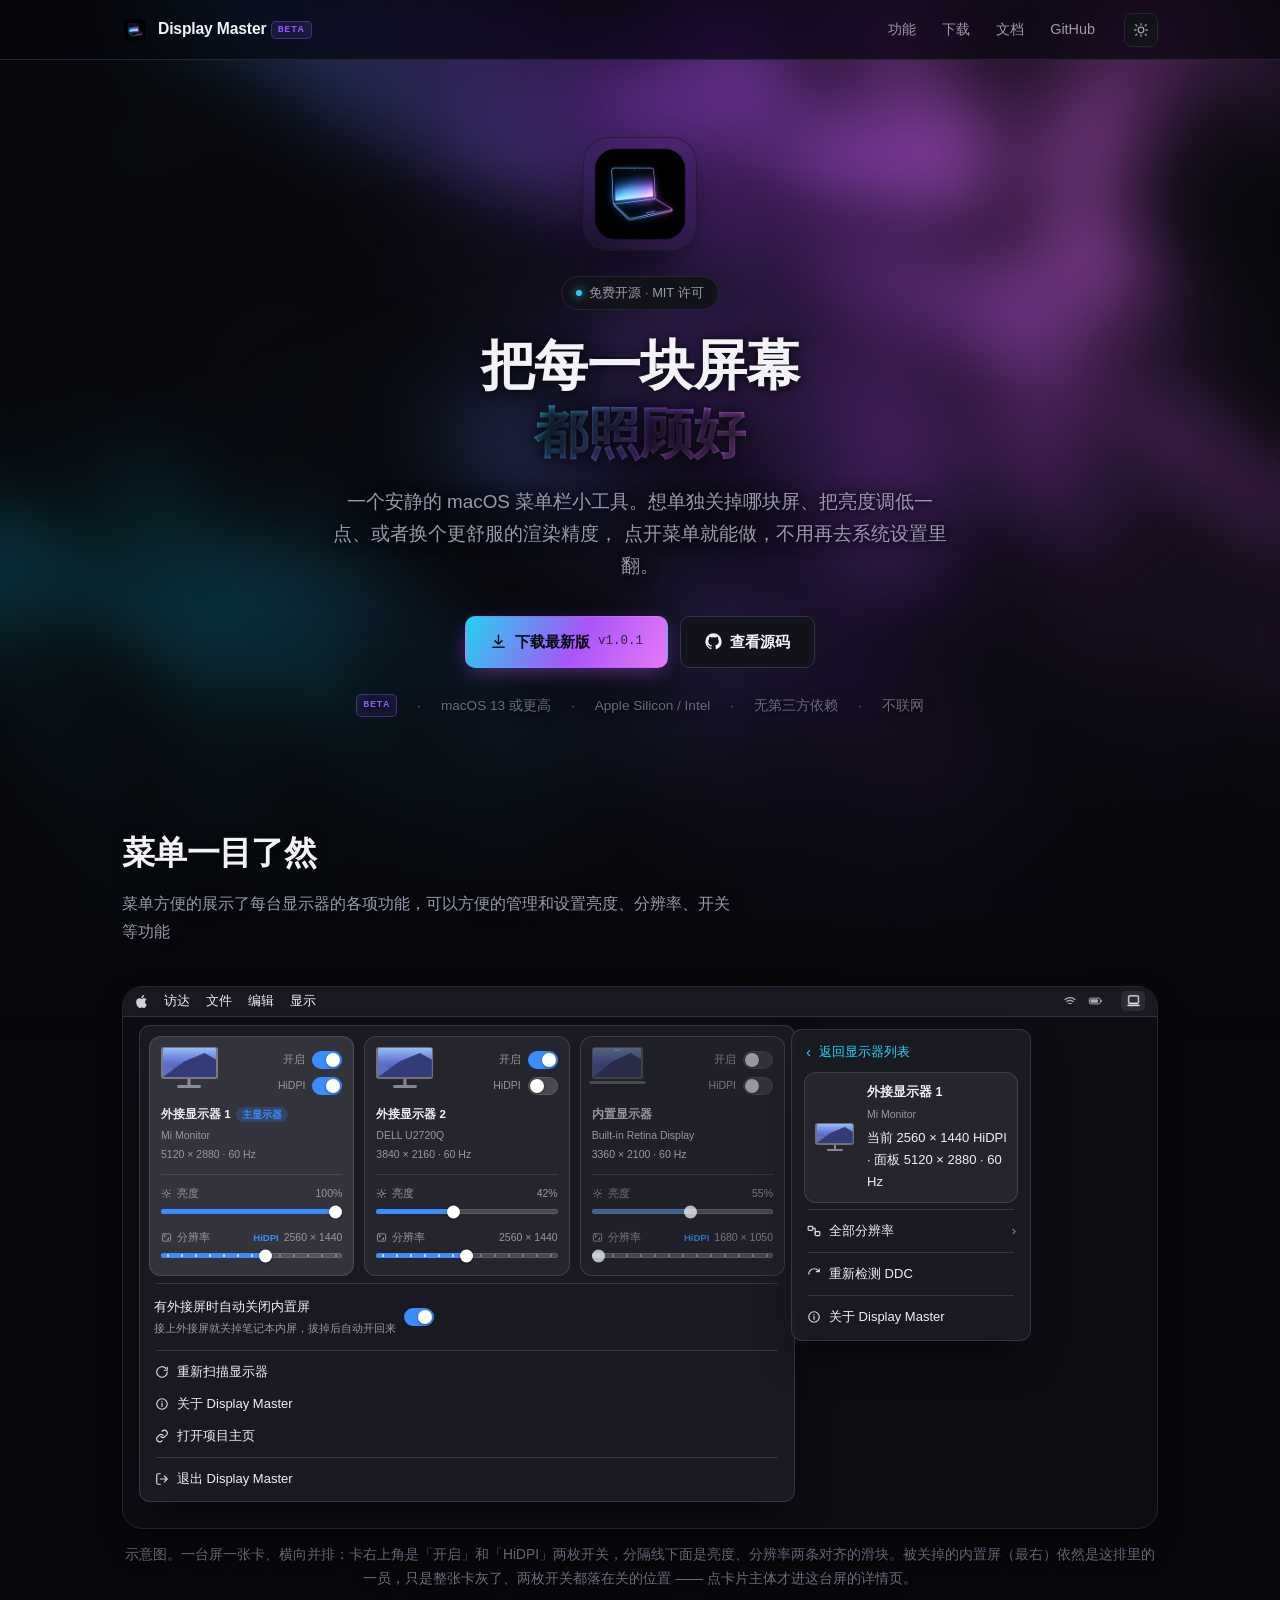
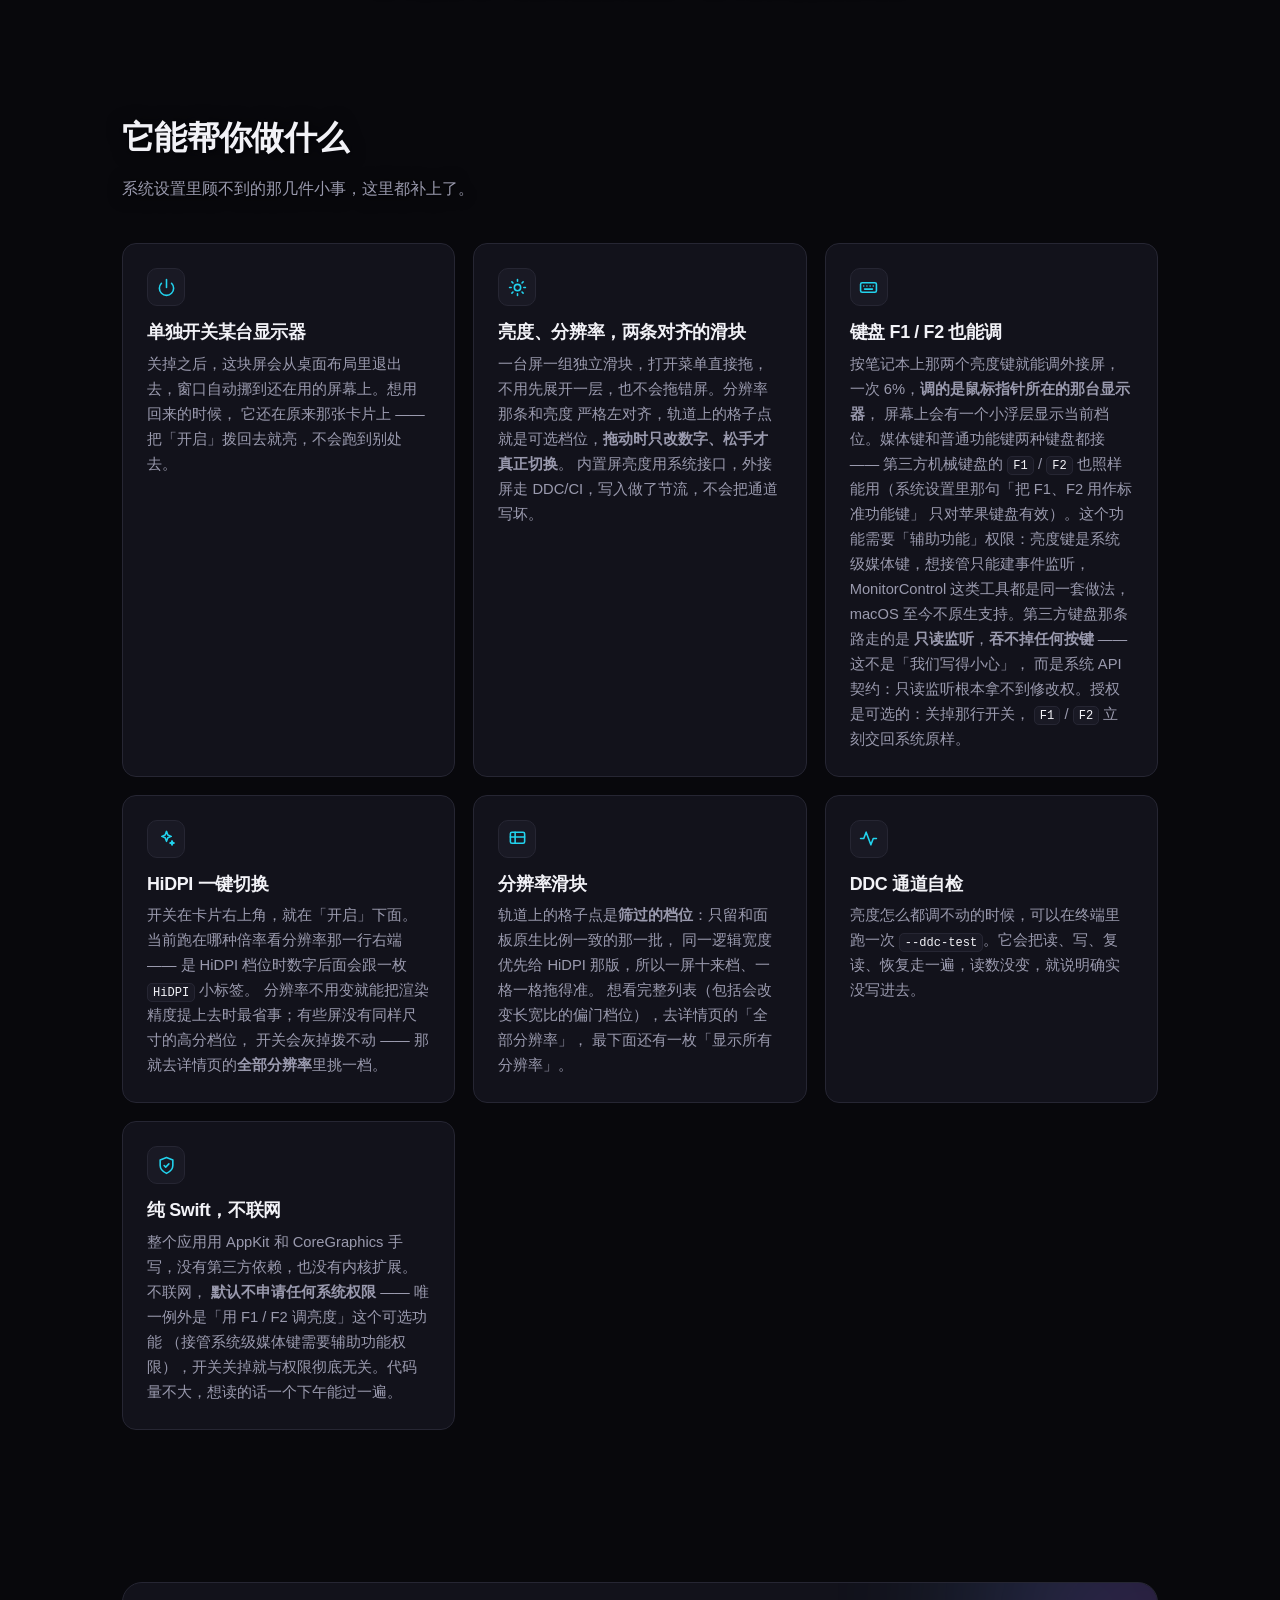
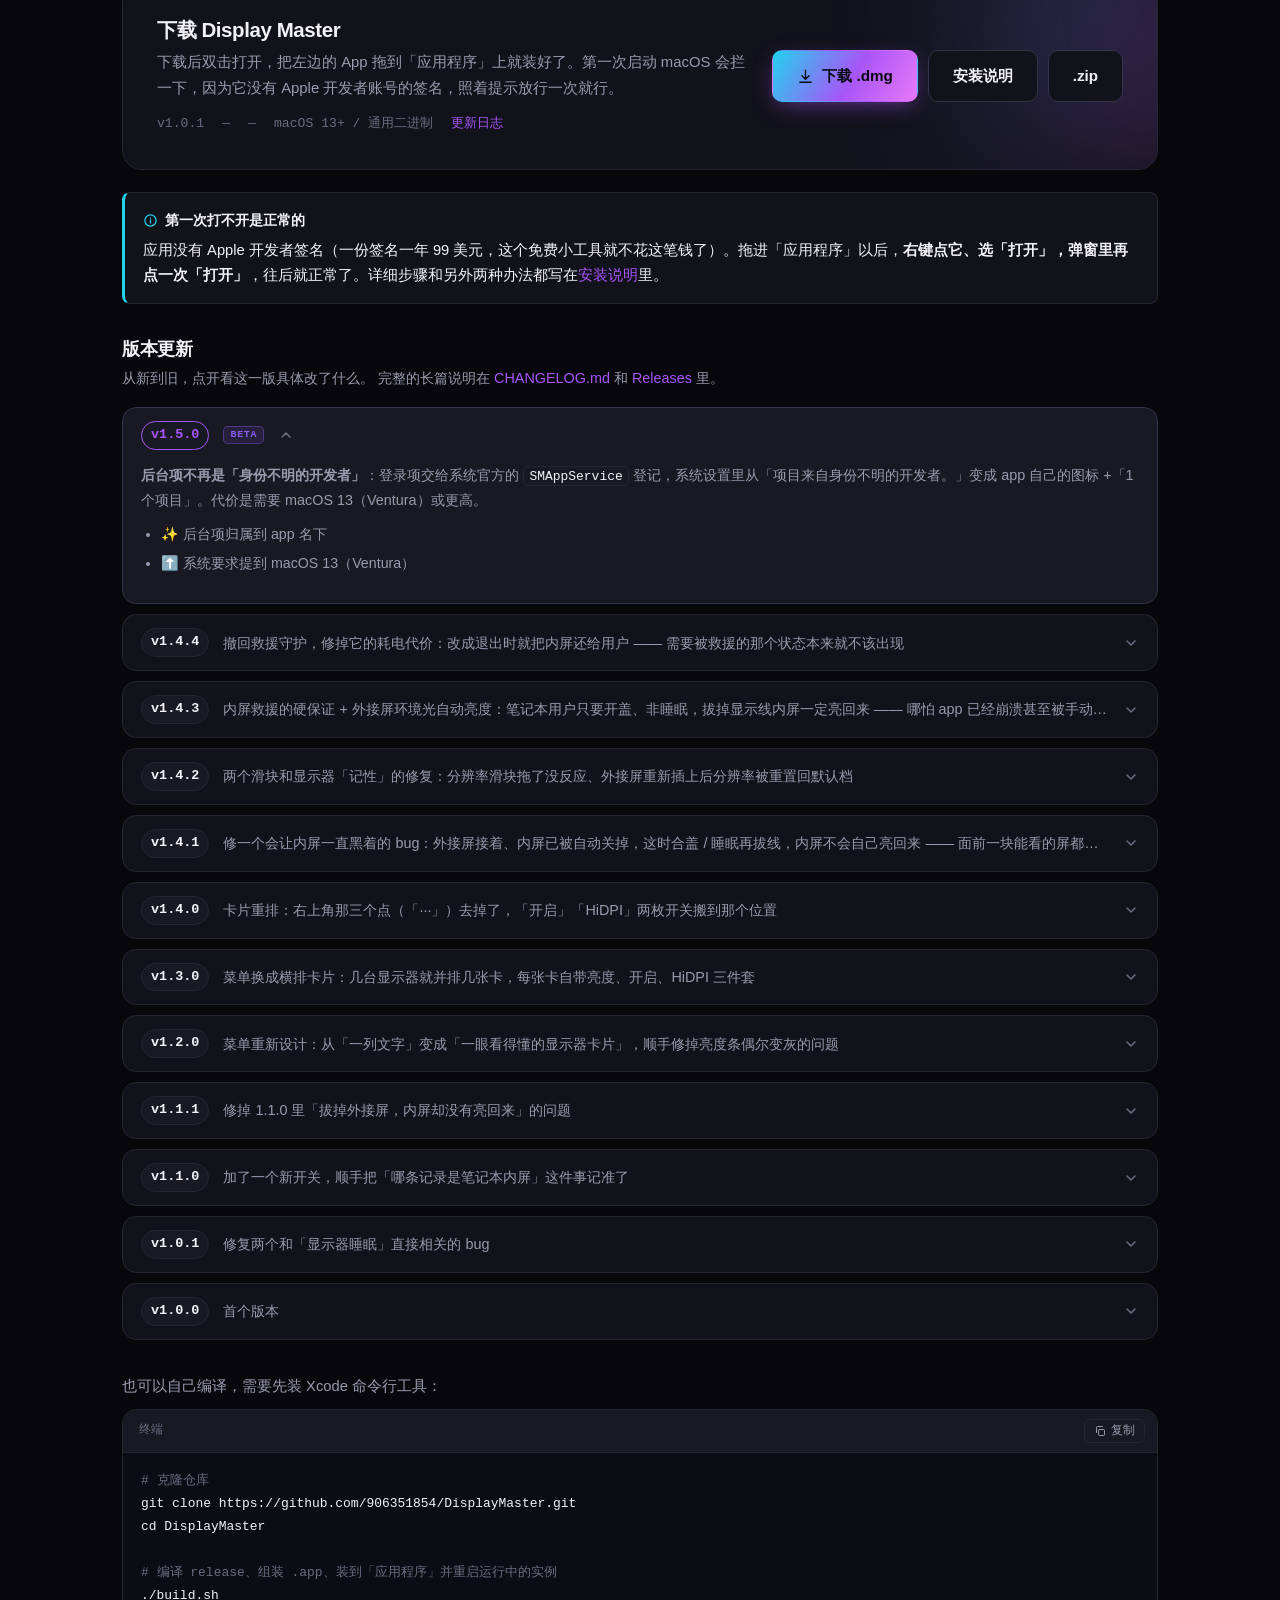
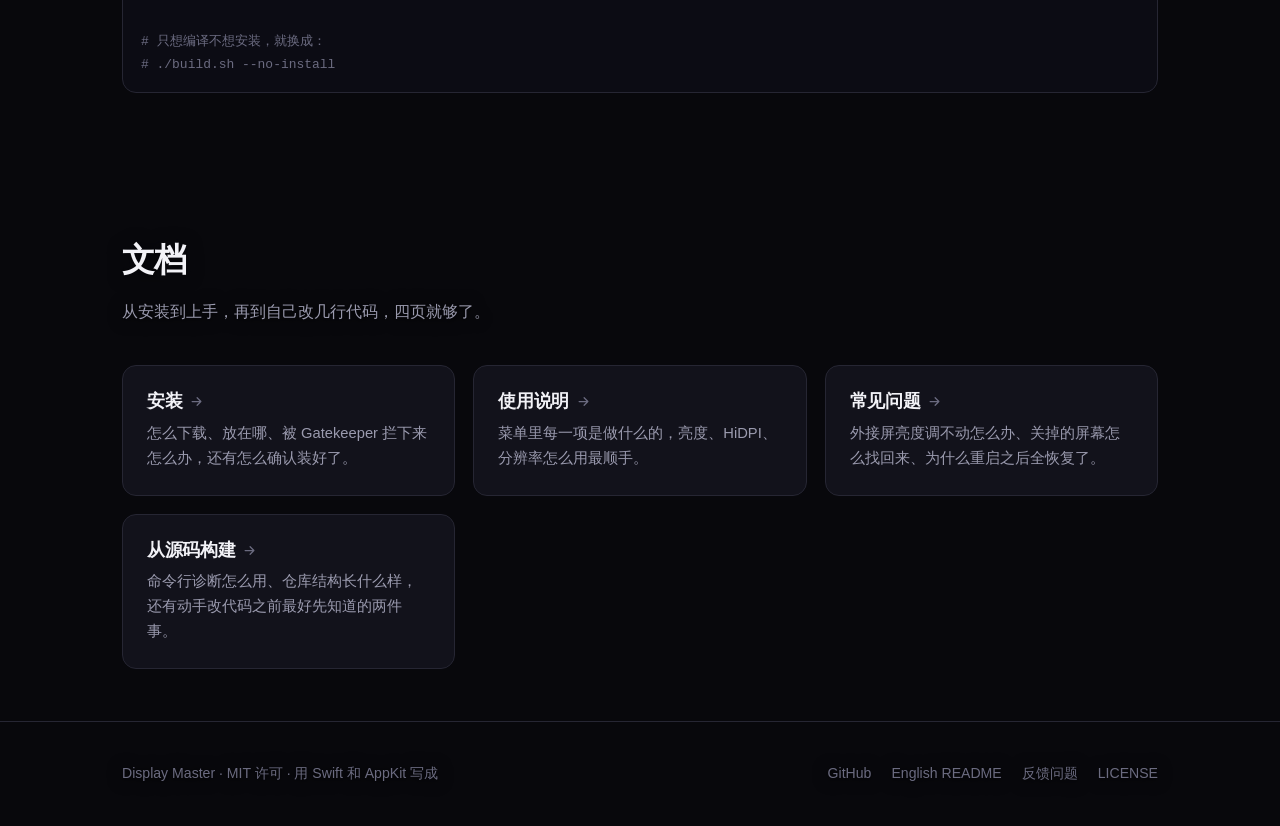
==== commit 3011e859: "refactor: 功能定稿 —— 拆掉调试期脚手架，修正与实现相反的说明 F1 / F2 调亮度在真机跑通后回头整理：删掉只用了几天的调试工具， 修掉调试期为「先让它动起来」留下的冗余与错配（净 -" ====
--- a/docs/index.html
+++ b/docs/index.html
@@ -396,8 +396,8 @@
         <code>F1</code> / <code>F2</code> 也照样能用（系统设置里那句「把 F1、F2 用作标准功能键」
         只对苹果键盘有效）。这个功能需要「辅助功能」权限：亮度键是系统级媒体键，想接管只能建事件监听，
         MonitorControl 这类工具都是同一套做法，macOS 至今不原生支持。第三方键盘那条路走的是
-        <strong>只读监听</strong>，<strong>吞不掉任何按键</strong> —— 连「不会弄坏键盘」这一点都有
-        <code>--key-audit</code> 可以复跑验证。授权是可选的：关掉那行开关，
+        <strong>只读监听</strong>，<strong>吞不掉任何按键</strong> —— 这不是「我们写得小心」，
+        而是系统 API 契约：只读监听根本拿不到修改权。授权是可选的：关掉那行开关，
         <code>F1</code> / <code>F2</code> 立刻交回系统原样。</p>
       </div>
 
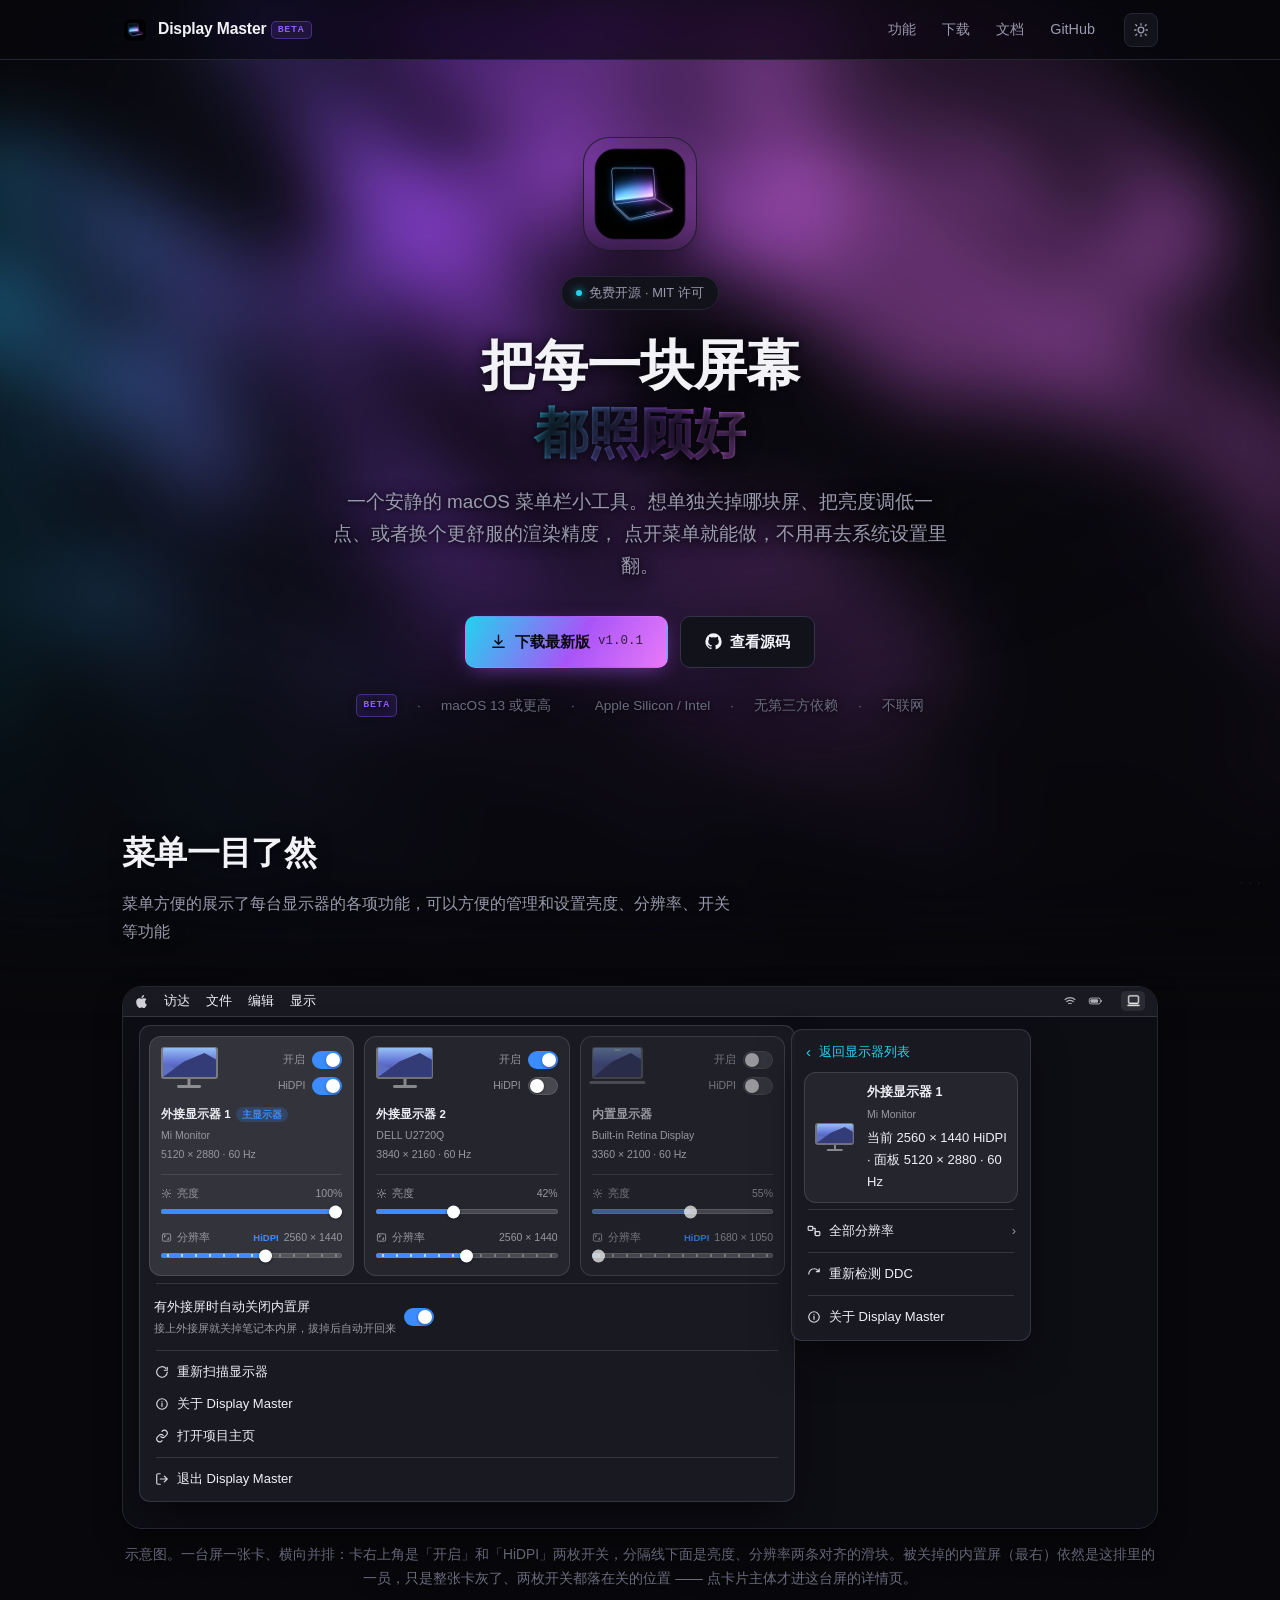
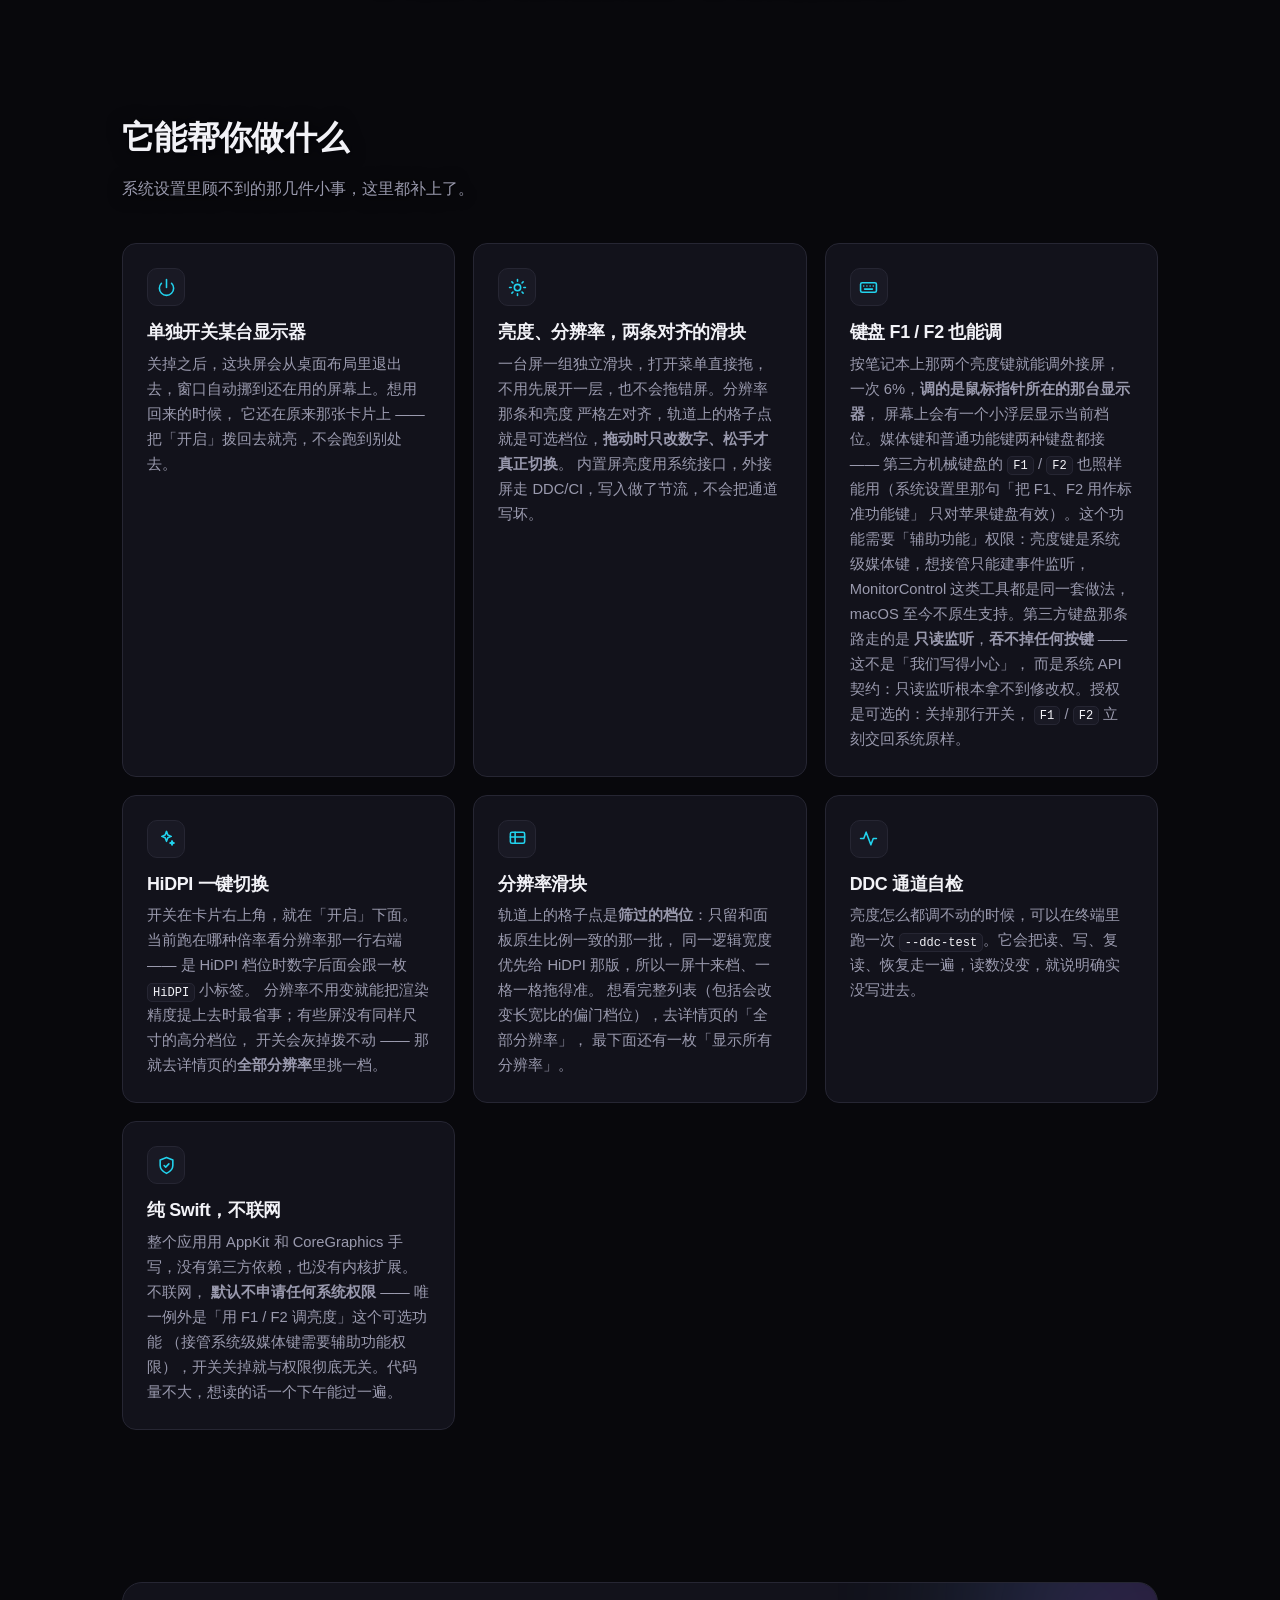
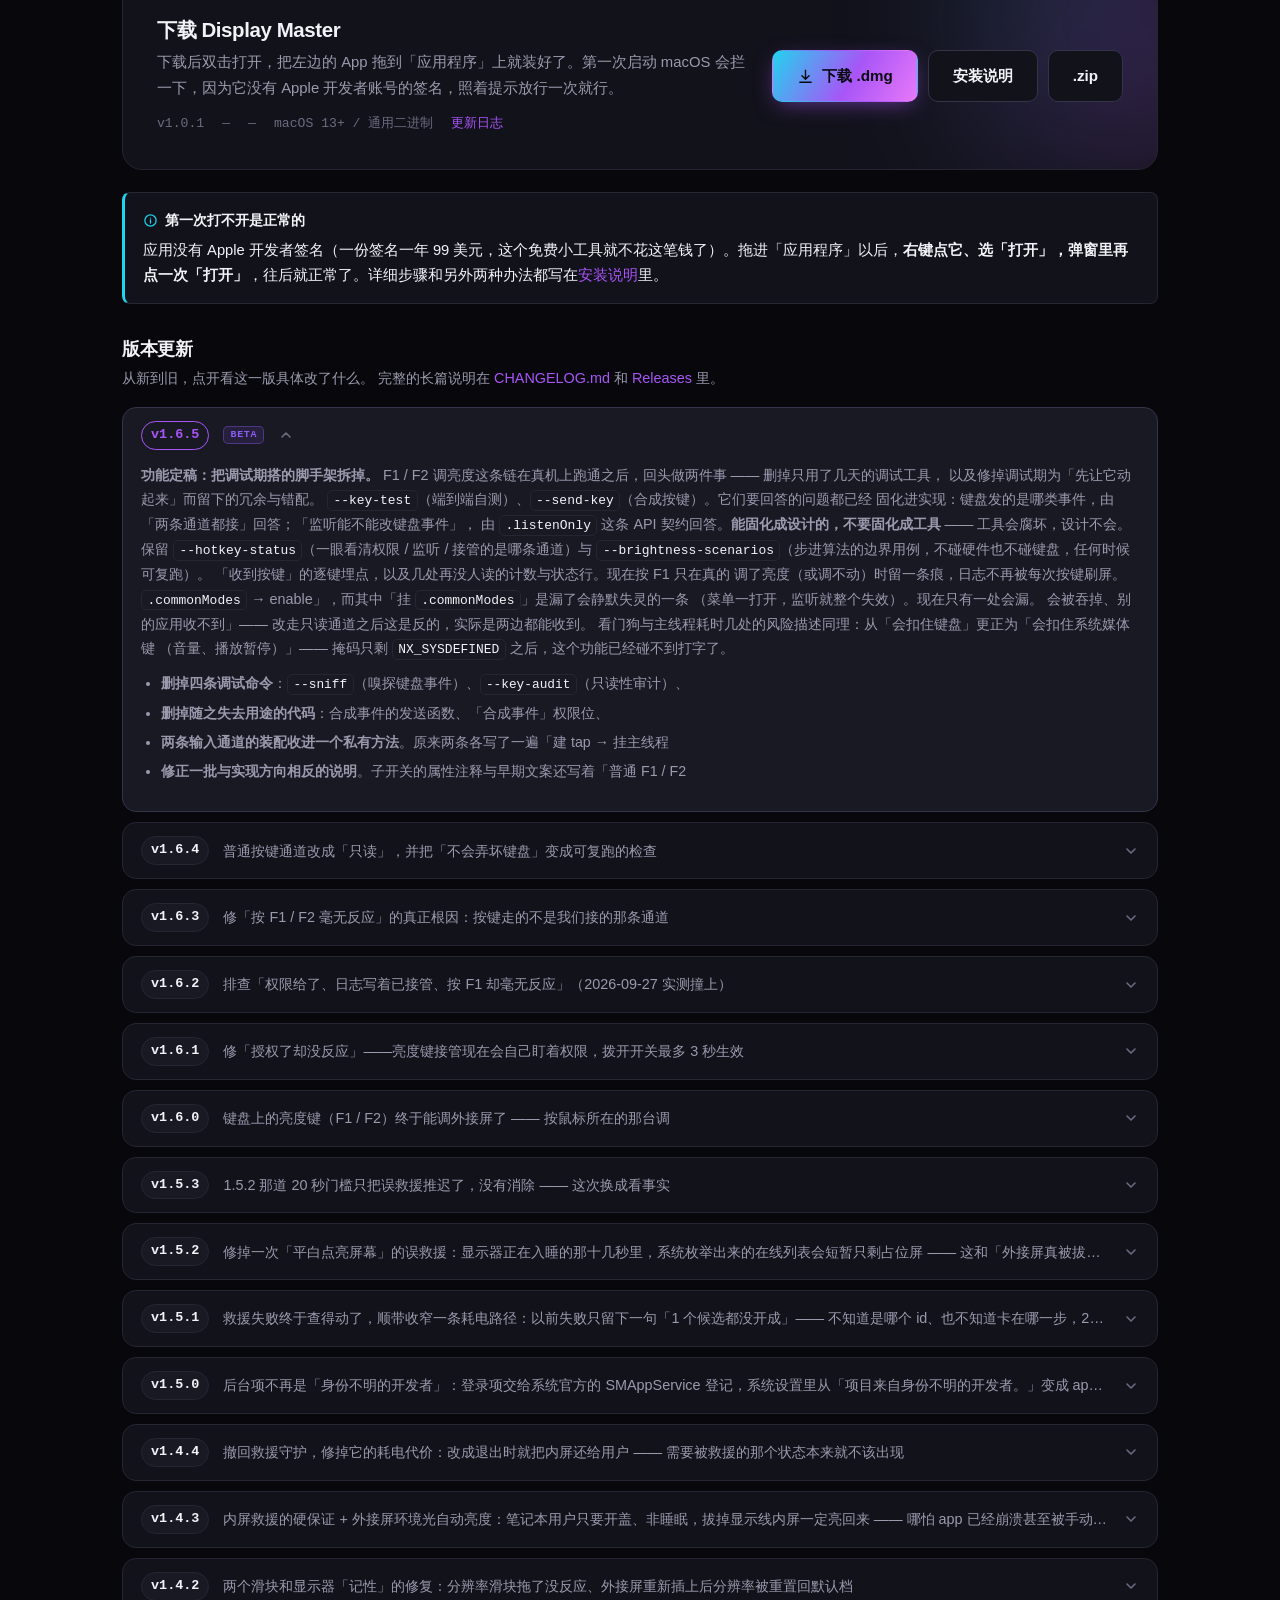
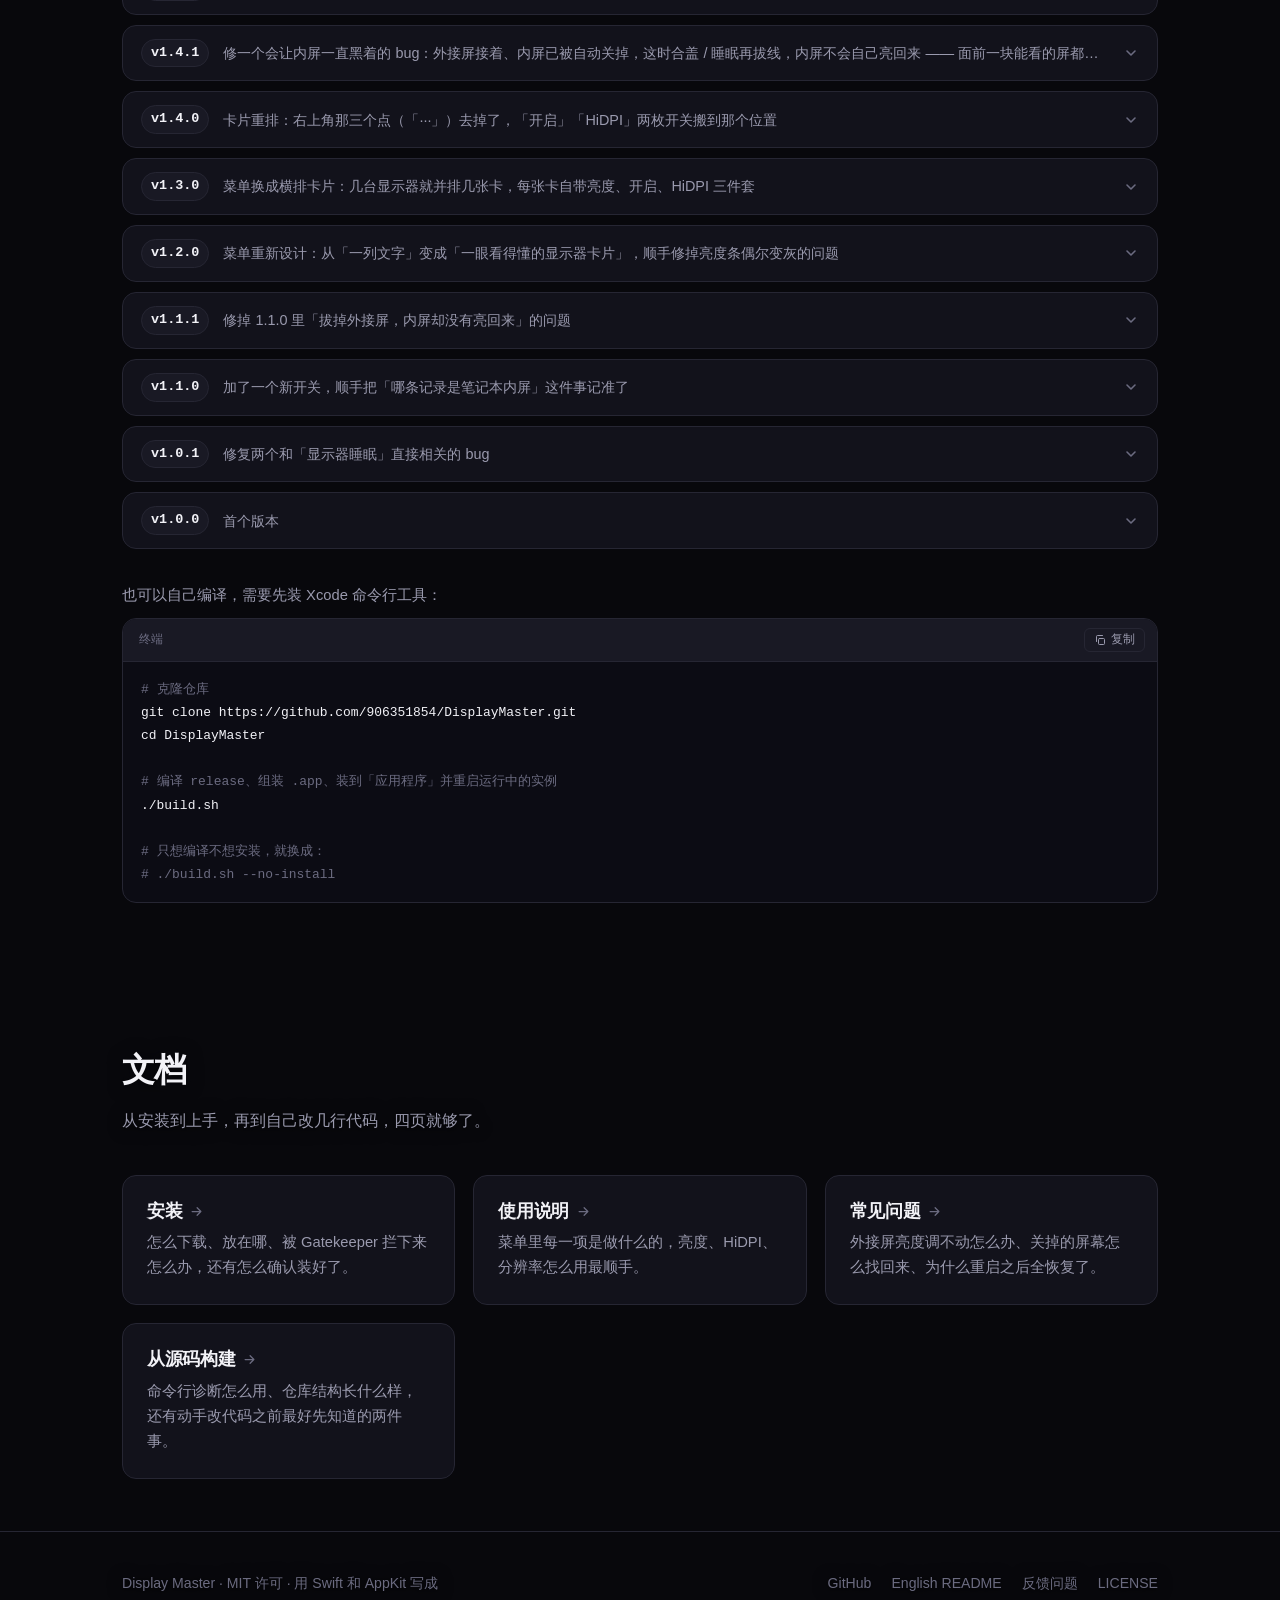
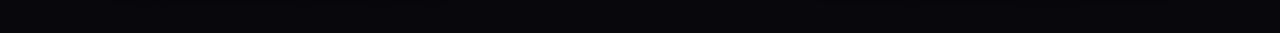
==== commit cb622dda: "docs: 官网版本列表同步至 1.6.5 跑 Tools/gen-changelog.py 把 CHANGELOG.md 刷进首页。1.6.5 是唯一 提供下载入口的版本；1.6.4 及以前的版本折" ====
--- a/docs/index.html
+++ b/docs/index.html
@@ -511,13 +511,205 @@
           <a href="https://github.com/906351854/DisplayMaster/releases" target="_blank" rel="noopener">Releases</a> 里。</p>
       </div>
 <!-- gen:changelog BEGIN -->
-    <details class="cl-item" data-ver="1.5.0" open>
+    <details class="cl-item" data-ver="1.6.5" open>
+      <summary>
+        <span class="cl-tag">v1.6.5</span>
+        <sup class="beta-chip">Beta</sup>
+        <span class="cl-date" data-ver-date hidden></span>
+        <span class="cl-gist">功能定稿：把调试期搭的脚手架拆掉</span>
+        <span class="cl-norel" data-ver-norel hidden>未单独发布安装包</span>
+        <svg class="cl-chev" viewBox="0 0 24 24" fill="none" stroke="currentColor" stroke-width="2.4" stroke-linecap="round" stroke-linejoin="round" aria-hidden="true"><path d="M6 9l6 6 6-6"/></svg>
+      </summary>
+      <div class="cl-body">
+        <p class="cl-lead"><strong>功能定稿：把调试期搭的脚手架拆掉。</strong> F1 / F2 调亮度这条链在真机上跑通之后，回头做两件事 —— 删掉只用了几天的调试工具， 以及修掉调试期为「先让它动起来」而留下的冗余与错配。 <code>--key-test</code>（端到端自测）、<code>--send-key</code>（合成按键）。它们要回答的问题都已经 固化进实现：键盘发的是哪类事件，由「两条通道都接」回答；「监听能不能改键盘事件」， 由 <code>.listenOnly</code> 这条 API 契约回答。<strong>能固化成设计的，不要固化成工具</strong> —— 工具会腐坏，设计不会。 保留 <code>--hotkey-status</code>（一眼看清权限 / 监听 / 接管的是哪条通道）与 <code>--brightness-scenarios</code>（步进算法的边界用例，不碰硬件也不碰键盘，任何时候可复跑）。 「收到按键」的逐键埋点，以及几处再没人读的计数与状态行。现在按 F1 只在真的 调了亮度（或调不动）时留一条痕，日志不再被每次按键刷屏。 <code>.commonModes</code> → enable」，而其中「挂 <code>.commonModes</code>」是漏了会静默失灵的一条 （菜单一打开，监听就整个失效）。现在只有一处会漏。 会被吞掉、别的应用收不到」—— 改走只读通道之后这是反的，实际是两边都能收到。 看门狗与主线程耗时几处的风险描述同理：从「会扣住键盘」更正为「会扣住系统媒体键 （音量、播放暂停）」—— 掩码只剩 <code>NX_SYSDEFINED</code> 之后，这个功能已经碰不到打字了。</p>
+        <ul class="cl-list">
+          <li><strong>删掉四条调试命令</strong>：<code>--sniff</code>（嗅探键盘事件）、<code>--key-audit</code>（只读性审计）、</li>
+          <li><strong>删掉随之失去用途的代码</strong>：合成事件的发送函数、「合成事件」权限位、</li>
+          <li><strong>两条输入通道的装配收进一个私有方法</strong>。原来两条各写了一遍「建 tap → 挂主线程</li>
+          <li><strong>修正一批与实现方向相反的说明</strong>。子开关的属性注释与早期文案还写着「普通 F1 / F2</li>
+        </ul>
+        <div class="cl-foot">
+          <a class="cl-rel" data-ver-rel hidden href="https://github.com/906351854/DisplayMaster/releases/tag/v1.6.5">下载此版本</a>
+        </div>
+      </div>
+    </details>
+
+    <details class="cl-item" data-ver="1.6.4">
+      <summary>
+        <span class="cl-tag">v1.6.4</span>
+        <span class="cl-date" data-ver-date hidden></span>
+        <span class="cl-gist">普通按键通道改成「只读」，并把「不会弄坏键盘」变成可复跑的检查</span>
+        <svg class="cl-chev" viewBox="0 0 24 24" fill="none" stroke="currentColor" stroke-width="2.4" stroke-linecap="round" stroke-linejoin="round" aria-hidden="true"><path d="M6 9l6 6 6-6"/></svg>
+      </summary>
+      <div class="cl-body">
+        <p class="cl-lead"><strong>普通按键通道改成「只读」，并把「不会弄坏键盘」变成可复跑的检查。</strong> 1.6.3 为了让第三方键盘的 F1/F2 生效，把 <code>keyDown / keyUp</code> 挂进了一个<strong>活动型</strong> 事件监听（能吞事件的那种）。真机上用户报「外接键盘打不了字了」—— 一个活动型 tap 只要回调被卡住、或被系统停用，<strong>整个键盘的输入都会被扣住</strong>， 而这条通道换来的不过是「少调一次内置屏亮度」。 收益极小、爆炸半径极大，这个交易不该做： 回调返回值被系统忽略 —— 从结构上就不可能吞掉任何按键。 代价写进文档：普通 <code>F1</code> / <code>F2</code> 会被别的应用同时收到（对这类键盘来说那是本来 就有的行为，不是我们引入的）。 与不会弄坏键盘的 1.5.x/1.6.0 时期完全一致。 以前是在事件回调里直接调用的 —— 那正是「回调超时 → tap 被停用 → 键盘被扣住」 这条链的起点。现在回调只做限频判断（加锁查一次表），日志一律异步落盘。 宁可失去这个功能，不能连累键盘；上一次是硬撑着不认输，用户只能靠 <code>pkill</code> 自救。菜单那行开关可手动重试（重试会清掉看门狗的判决）。 投三种合成事件（普通按键 / 标准 F1 / 亮度媒体键），检查「普通按键与 F1 穿过、 亮度键被拦下」。把「不会弄坏键盘」从口头承诺变成一条机器能反复跑的断言。 （缺「输入监控」权限），并在授权后 3 秒内自动接上。</p>
+        <ul class="cl-list">
+          <li><strong>普通按键通道改为 <code>.listenOnly</code>（只读型）</strong>。按 API 契约它拿不到修改权，</li>
+          <li><strong>活动型 tap 的掩码只剩 <code>NX_SYSDEFINED</code> 一个位</strong>。它物理上碰不到普通按键，</li>
+          <li><strong>回调里不再做任何文件 IO</strong>。<code>ruleLog</code> 是同步文件 IO（开句柄 → seek → write），</li>
+          <li><strong>看门狗</strong>：tap 在 60 秒内被系统停用 3 次，就<strong>主动退出接管</strong>并留一条日志。</li>
+          <li><strong><code>--key-audit</code> 新命令</strong>：在我们自己的两条 tap 之后挂一个尾部只读探针，</li>
+          <li><code>--hotkey-status</code> 与自检新增「吞键范围」一行；F 行通道单独失败时会报出原因</li>
+        </ul>
+        <div class="cl-foot">
+          <span class="cl-nodl">此版本不提供下载，请用最新版</span>
+        </div>
+      </div>
+    </details>
+
+    <details class="cl-item" data-ver="1.6.3">
+      <summary>
+        <span class="cl-tag">v1.6.3</span>
+        <span class="cl-date" data-ver-date hidden></span>
+        <span class="cl-gist">修「按 F1 / F2 毫无反应」的真正根因：按键走的不是我们接的那条通道</span>
+        <svg class="cl-chev" viewBox="0 0 24 24" fill="none" stroke="currentColor" stroke-width="2.4" stroke-linecap="round" stroke-linejoin="round" aria-hidden="true"><path d="M6 9l6 6 6-6"/></svg>
+      </summary>
+      <div class="cl-body">
+        <p class="cl-lead"><strong>修「按 F1 / F2 毫无反应」的真正根因：按键走的不是我们接的那条通道。</strong> 上一版加的 <code>--sniff</code> 一测就清楚了。同一句「按 F1」，不同键盘走的路完全不一样： | 键盘的 F 行行为 | 发出来的事件 | 原来接不接 | |---|---|---| | 媒体键（苹果键盘默认、部分键盘的多媒体模式） | <code>NX_SYSDEFINED</code> keyType=2/3 | ✅ 接 | | <strong>标准功能键</strong>（多数第三方机械键盘的出厂状态） | 普通 <code>keyDown</code> <code>keyCode=122/120</code> | ❌ <strong>没接</strong> | 真机实测（MCHOSE X75 V2）：F1 / F2 / fn+F1 / fn+F2 <strong>八次按键全部</strong>是标准功能键码， 一次 <code>NX_SYSDEFINED</code> 都没有。所以权限、监听、键码解析、目标屏<strong>四项全对</strong>， 日志老老实实写着「已接管」，而按键压根没走那条路 —— 这类故障最难查， 因为每一环单独看都是好的。 按下与抬起都吞（只吞按下会留下没有配对的抬起）。 <code>fn</code> 不算修饰键，按住 fn 再按 F1 一样生效（很多键盘的多媒体模式就是 fn+F 行）。 （表现是「按一下跳两格」）。媒体键通道刚处理过（60ms 内），普通按键通道就让路。 默认开是因为这类键盘的 F1/F2 本来什么也调不了（系统没接、别的应用也没接）， 默认关就等于「装完还是按了没反应」。代价写清楚了：不带修饰键的普通 F1/F2 会被吞掉， 需要给别的应用用的把这一项关掉即可，媒体键通道照旧工作。 诊断同步： 这两种状态在「已接管」这个结论上长得一模一样。</p>
+        <ul class="cl-list">
+          <li><strong>新增第二条输入通道</strong>：连同普通按键里的 <code>keyCode 122</code>（F1）/ <code>120</code>（F2）一起接管，</li>
+          <li><strong>带 ⌘ / ⌃ / ⌥ 的不抢</strong>：<code>⌘F1</code> 这类是别的应用的快捷键，抢掉等于改坏键盘布局；</li>
+          <li><strong>去重</strong>：个别带厂商驱动的键盘一次按键会同时发两种事件，那就会走两条路各调一次</li>
+          <li><strong>新开关「接管标准功能键 F1 / F2」，默认开</strong>，只在主开关打开时出现。</li>
+          <li><code>--send-key f1|f2</code> —— 发普通按键通道的合成 F1/F2，用来验证这条新路（原先只有 up/down）。</li>
+          <li><code>--hotkey-status</code> 增一行「接管通道」，直接报出接的是媒体键还是两条都接 ——</li>
+          <li>事件留痕分通道前缀（<code>亮度键·收到（普通按键）…</code>），排查时一眼看出按键从哪条路来。</li>
+        </ul>
+        <div class="cl-foot">
+          <span class="cl-nodl">此版本不提供下载，请用最新版</span>
+        </div>
+      </div>
+    </details>
+
+    <details class="cl-item" data-ver="1.6.2">
+      <summary>
+        <span class="cl-tag">v1.6.2</span>
+        <span class="cl-date" data-ver-date hidden></span>
+        <span class="cl-gist">排查「权限给了、日志写着已接管、按 F1 却毫无反应」（2026-09-27 实测撞上）</span>
+        <svg class="cl-chev" viewBox="0 0 24 24" fill="none" stroke="currentColor" stroke-width="2.4" stroke-linecap="round" stroke-linejoin="round" aria-hidden="true"><path d="M6 9l6 6 6-6"/></svg>
+      </summary>
+      <div class="cl-body">
+        <p class="cl-lead"><strong>排查「权限给了、日志写着已接管、按 F1 却毫无反应」</strong>（2026-09-27 实测撞上）。 这一轮没动功能，动的是<strong>可观测性</strong>。原来的实现有一个结构性盲区：按键<strong>成功</strong>时 全程不留一行日志（只闪一下浮层），于是「根本没收到事件」和「收到了但没调成」 在事后完全分不开 —— 排查直接卡死。补上： （含 <code>keyType</code> / <code>flags</code> / <code>data1</code>），限频 1 秒。这一条能一刀切开上面两种可能。 （分别是「能建可修改的 tap」「能收到键盘事件」「能发合成事件」）， 缺哪个的症状都是「按了没反应」，不分开报就只能猜。 找到屏 → 读出基准 → 写入），只在失败时留痕的话，「成功」与「压根没走到」一样空白。 新诊断命令（这个功能最难人工复现，工具必须跟得上）： <strong>另一个进程</strong>的监听工作没有；<code>--key-test</code> 做不到，因为它自己的 tap 会把事件截住。 「键盘发的是媒体键、我们没收着」还是「键盘把 F1 当标准功能键发」（<code>keyCode 122</code>）。 后者在<strong>第三方机械键盘</strong>上极常见 —— F 行发什么由键盘固件决定，系统设置里那句 「将 F1、F2 等键用作标准功能键」<strong>只对苹果键盘有效</strong>。 另修 <code>--hotkey-status</code> 一处文案错误：原来写「按一次 F1 → N%」用的是<strong>变亮</strong>方向， 而 F1 是变暗；屏幕正好在 100% 时会被误读成「按了没变化」。现在两个方向都报。</p>
+        <ul class="cl-list">
+          <li><strong>事件回调原始留痕</strong>：进到回调的任何 <code>NX_SYSDEFINED</code> 事件都记一条</li>
+          <li><strong>启动报三项权限</strong>：辅助功能 / 输入监控 / 合成事件。它们<strong>不是同一件事</strong></li>
+          <li><strong>调成功也留痕</strong>（限频 2 秒）：这条链有五个环节（收到事件 → 拦到按键 →</li>
+          <li><strong>拦到键却一台屏都定位不到</strong>也留痕：它和「没拦到键」同为空白，但修法完全不同。</li>
+          <li><code>--send-key up|down</code> —— 只<strong>发送</strong>一个合成亮度键，自己不监听。这样才能测</li>
+          <li><code>--sniff [秒数]</code> —— 监听并打印<strong>所有</strong>键盘事件。用来判「按 F1 没反应」到底是</li>
+        </ul>
+        <div class="cl-foot">
+          <span class="cl-nodl">此版本不提供下载，请用最新版</span>
+        </div>
+      </div>
+    </details>
+
+    <details class="cl-item" data-ver="1.6.1">
+      <summary>
+        <span class="cl-tag">v1.6.1</span>
+        <span class="cl-date" data-ver-date hidden></span>
+        <span class="cl-gist">修「授权了却没反应」——亮度键接管现在会自己盯着权限，拨开开关最多 3 秒生效</span>
+        <svg class="cl-chev" viewBox="0 0 24 24" fill="none" stroke="currentColor" stroke-width="2.4" stroke-linecap="round" stroke-linejoin="round" aria-hidden="true"><path d="M6 9l6 6 6-6"/></svg>
+      </summary>
+      <div class="cl-body">
+        <p class="cl-lead"><strong>修「授权了却没反应」——亮度键接管现在会自己盯着权限，拨开开关最多 3 秒生效。</strong></p>
+        <ul class="cl-list">
+          <li>🐛 三个叠加起来让你以为功能是坏的原因</li>
+          <li>🔍 诊断也补齐了</li>
+        </ul>
+        <div class="cl-foot">
+          <span class="cl-nodl">此版本不提供下载，请用最新版</span>
+        </div>
+      </div>
+    </details>
+
+    <details class="cl-item" data-ver="1.6.0">
+      <summary>
+        <span class="cl-tag">v1.6.0</span>
+        <span class="cl-date" data-ver-date hidden></span>
+        <span class="cl-gist">键盘上的亮度键（F1 / F2）终于能调外接屏了 —— 按鼠标所在的那台调</span>
+        <svg class="cl-chev" viewBox="0 0 24 24" fill="none" stroke="currentColor" stroke-width="2.4" stroke-linecap="round" stroke-linejoin="round" aria-hidden="true"><path d="M6 9l6 6 6-6"/></svg>
+      </summary>
+      <div class="cl-body">
+        <p class="cl-lead"><strong>键盘上的亮度键（F1 / F2）终于能调外接屏了 —— 按鼠标所在的那台调。</strong></p>
+        <ul class="cl-list">
+          <li>⌨️ 用 F1 / F2 调亮度</li>
+          <li>⚠️ 这是本项目唯一需要系统权限的功能</li>
+          <li>🔧 实现的几个坑</li>
+          <li>🧪 验证</li>
+        </ul>
+        <div class="cl-foot">
+          <span class="cl-nodl">此版本不提供下载，请用最新版</span>
+        </div>
+      </div>
+    </details>
+
+    <details class="cl-item" data-ver="1.5.3">
+      <summary>
+        <span class="cl-tag">v1.5.3</span>
+        <span class="cl-date" data-ver-date hidden></span>
+        <span class="cl-gist">1.5.2 那道 20 秒门槛只把误救援推迟了，没有消除 —— 这次换成看事实</span>
+        <svg class="cl-chev" viewBox="0 0 24 24" fill="none" stroke="currentColor" stroke-width="2.4" stroke-linecap="round" stroke-linejoin="round" aria-hidden="true"><path d="M6 9l6 6 6-6"/></svg>
+      </summary>
+      <div class="cl-body">
+        <p class="cl-lead"><strong>1.5.2 那道 20 秒门槛只把误救援推迟了，没有消除 —— 这次换成看事实。</strong></p>
+        <ul class="cl-list">
+          <li>🔍 换判据：看屏幕亮没亮，而不是猜时间</li>
+          <li>🙈 顺带排除的三个「看起来能用」的信号</li>
+          <li>🧪 自检与用例</li>
+        </ul>
+        <div class="cl-foot">
+          <span class="cl-nodl">此版本不提供下载，请用最新版</span>
+        </div>
+      </div>
+    </details>
+
+    <details class="cl-item" data-ver="1.5.2">
+      <summary>
+        <span class="cl-tag">v1.5.2</span>
+        <span class="cl-date" data-ver-date hidden></span>
+        <span class="cl-gist">修掉一次「平白点亮屏幕」的误救援：显示器正在入睡的那十几秒里，系统枚举出来的在线列表会短暂只剩占位屏 —— 这和「外接屏真被拔了」长得一模一样，于是黑屏救援被误触发：把内屏开回来、顺手把屏幕点亮，十几秒后又关回去。</span>
+        <svg class="cl-chev" viewBox="0 0 24 24" fill="none" stroke="currentColor" stroke-width="2.4" stroke-linecap="round" stroke-linejoin="round" aria-hidden="true"><path d="M6 9l6 6 6-6"/></svg>
+      </summary>
+      <div class="cl-body">
+        <p class="cl-lead"><strong>修掉一次「平白点亮屏幕」的误救援</strong>：显示器<strong>正在入睡</strong>的那十几秒里，系统枚举出来的在线列表会短暂只剩占位屏 —— 这和「外接屏真被拔了」长得一模一样，于是黑屏救援被误触发：把内屏开回来、顺手把屏幕点亮，十几秒后又关回去。</p>
+        <ul class="cl-list">
+          <li>😴 入睡的过渡态不再被当成黑屏</li>
+          <li>🧹 一并收拾</li>
+        </ul>
+        <div class="cl-foot">
+          <span class="cl-nodl">此版本不提供下载，请用最新版</span>
+        </div>
+      </div>
+    </details>
+
+    <details class="cl-item" data-ver="1.5.1">
+      <summary>
+        <span class="cl-tag">v1.5.1</span>
+        <span class="cl-date" data-ver-date hidden></span>
+        <span class="cl-gist">救援失败终于查得动了，顺带收窄一条耗电路径：以前失败只留下一句「1 个候选都没开成」—— 不知道是哪个 id、也不知道卡在哪一步，2026-09-18 那次持续十五小时的失败因此始终无法定论。这一版把失败现场记全，并把「同一个动作一直救不回来还反复重试」这条路径大幅收窄。</span>
+        <svg class="cl-chev" viewBox="0 0 24 24" fill="none" stroke="currentColor" stroke-width="2.4" stroke-linecap="round" stroke-linejoin="round" aria-hidden="true"><path d="M6 9l6 6 6-6"/></svg>
+      </summary>
+      <div class="cl-body">
+        <p class="cl-lead"><strong>救援失败终于查得动了，顺带收窄一条耗电路径</strong>：以前失败只留下一句「1 个候选都没开成」—— 不知道是哪个 id、也不知道卡在哪一步，2026-09-18 那次持续十五小时的失败因此始终无法定论。这一版把失败现场记全，并把「同一个动作一直救不回来还反复重试」这条路径大幅收窄。</p>
+        <ul class="cl-list">
+          <li>🔍 失败现场：从一句话变成一条证据链</li>
+          <li>🔋 救不回来时不再反复空转</li>
+          <li>⏰ 屏幕睡着时不再「干等」</li>
+          <li>🧹 交接期间不再有两个实例同时巡检</li>
+          <li>🐛 修掉一个会让菜单栏图标消失的判据错误</li>
+        </ul>
+        <div class="cl-foot">
+          <span class="cl-nodl">此版本不提供下载，请用最新版</span>
+        </div>
+      </div>
+    </details>
+
+    <details class="cl-item" data-ver="1.5.0">
       <summary>
         <span class="cl-tag">v1.5.0</span>
-        <sup class="beta-chip">Beta</sup>
         <span class="cl-date" data-ver-date hidden></span>
         <span class="cl-gist">后台项不再是「身份不明的开发者」：登录项交给系统官方的 SMAppService 登记，系统设置里从「项目来自身份不明的开发者。」变成 app 自己的图标 +「1 个项目」。代价是需要 macOS 13（Ventura）或更高。</span>
-        <span class="cl-norel" data-ver-norel hidden>未单独发布安装包</span>
         <svg class="cl-chev" viewBox="0 0 24 24" fill="none" stroke="currentColor" stroke-width="2.4" stroke-linecap="round" stroke-linejoin="round" aria-hidden="true"><path d="M6 9l6 6 6-6"/></svg>
       </summary>
       <div class="cl-body">
@@ -527,7 +719,7 @@
           <li>⬆️ 系统要求提到 macOS 13（Ventura）</li>
         </ul>
         <div class="cl-foot">
-          <a class="cl-rel" data-ver-rel hidden href="https://github.com/906351854/DisplayMaster/releases/tag/v1.5.0">下载此版本</a>
+          <span class="cl-nodl">此版本不提供下载，请用最新版</span>
         </div>
       </div>
     </details>
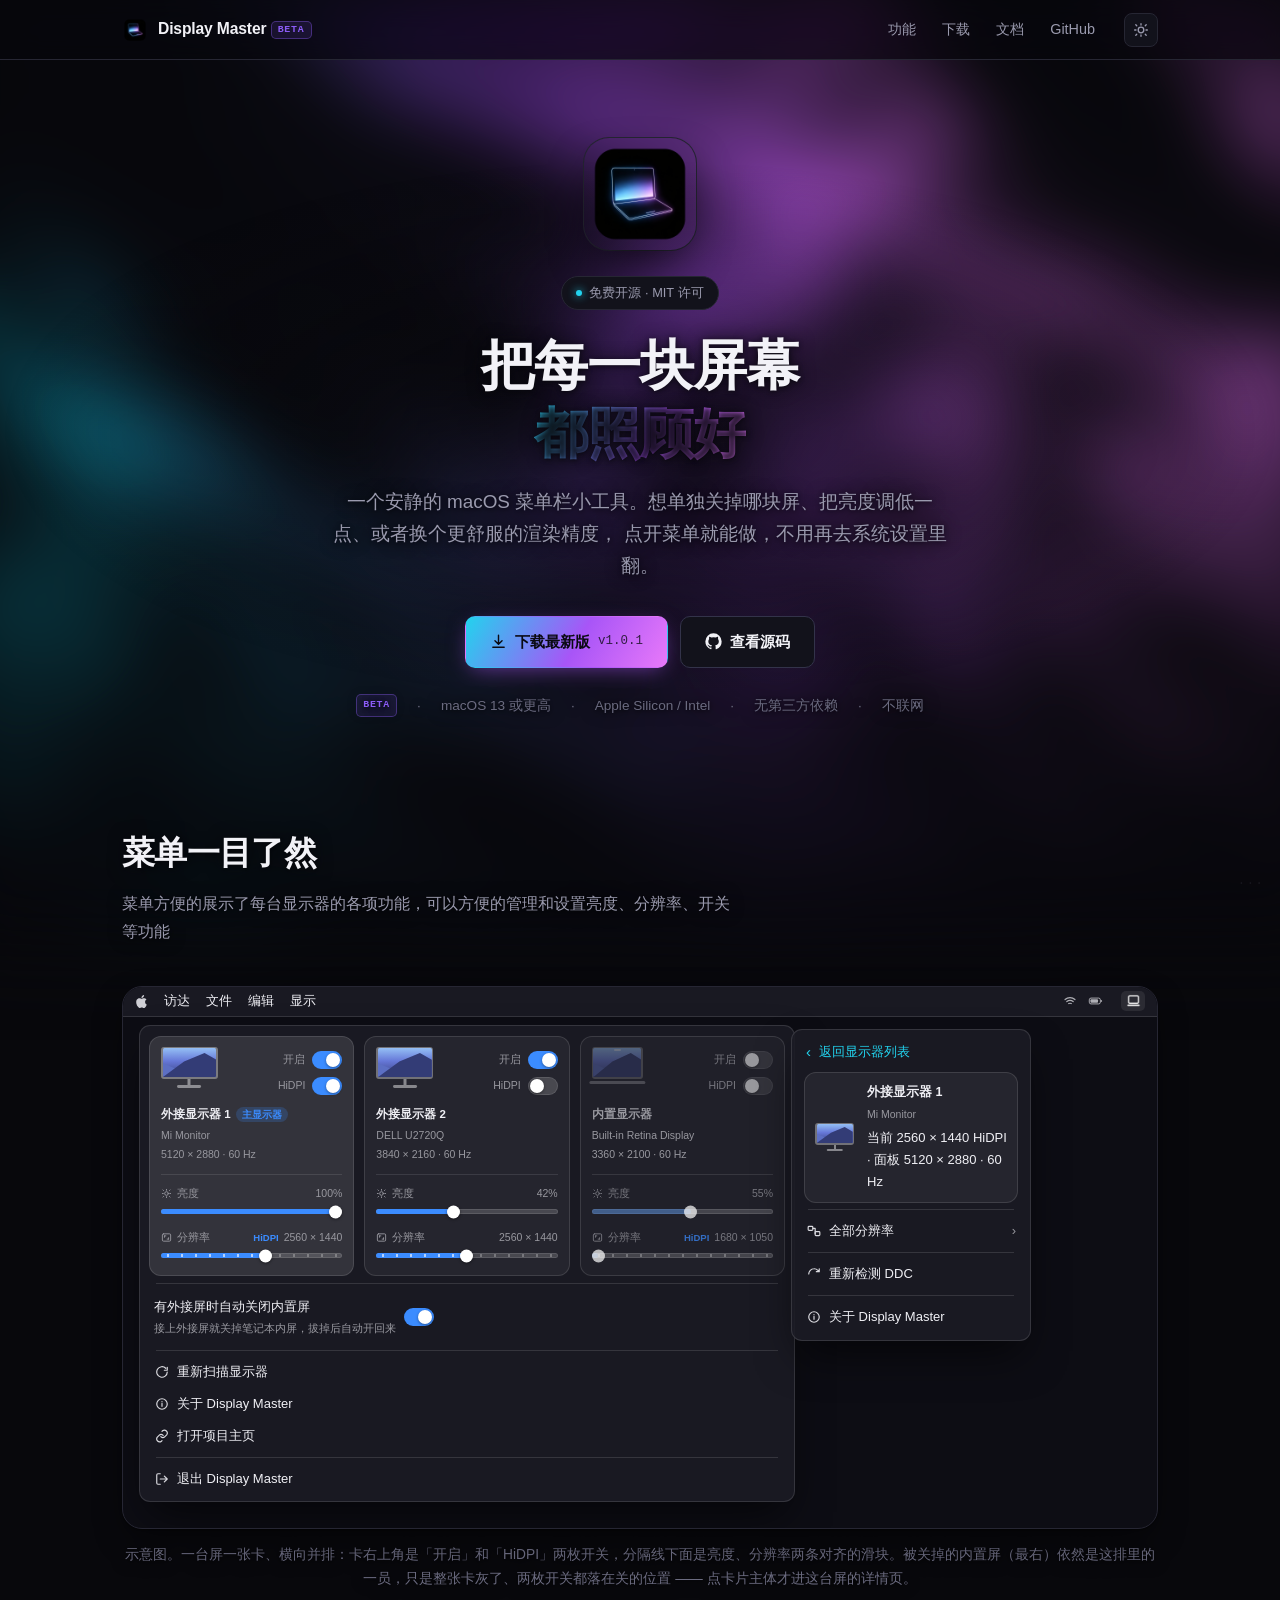
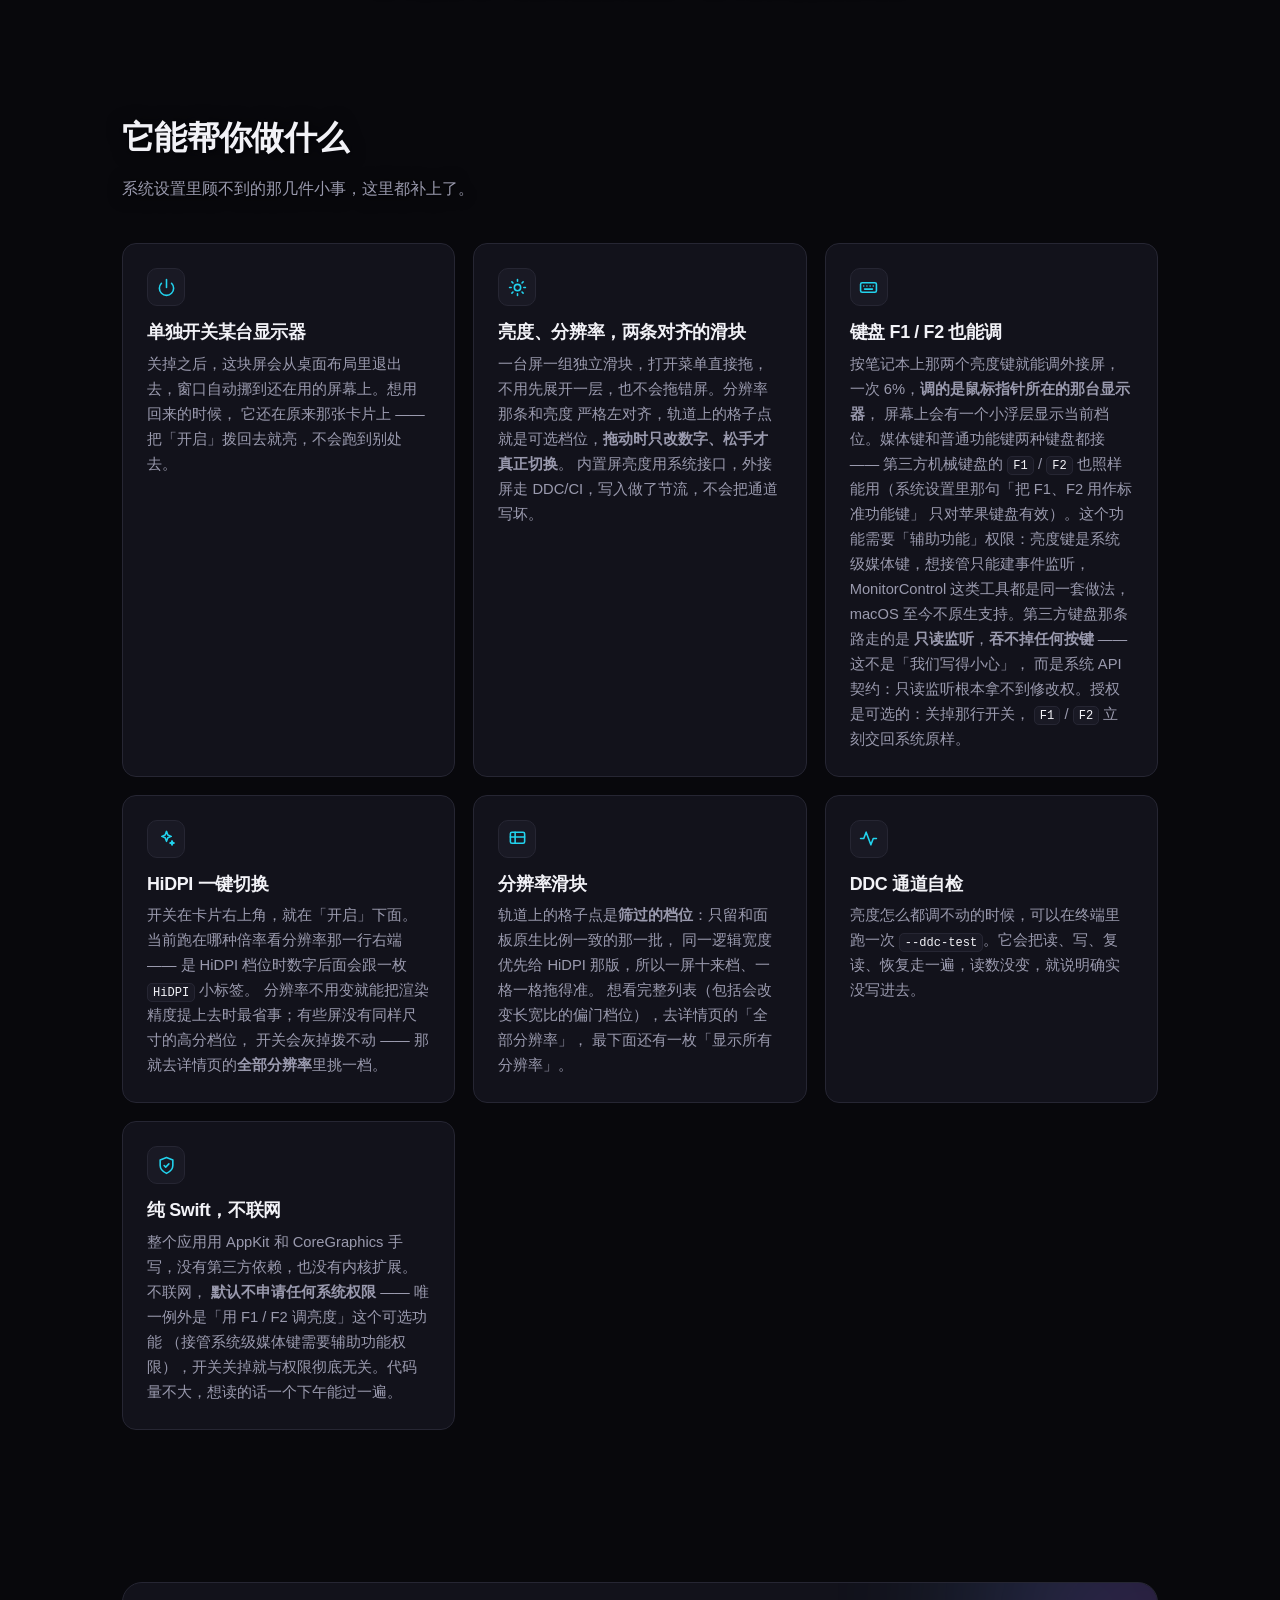
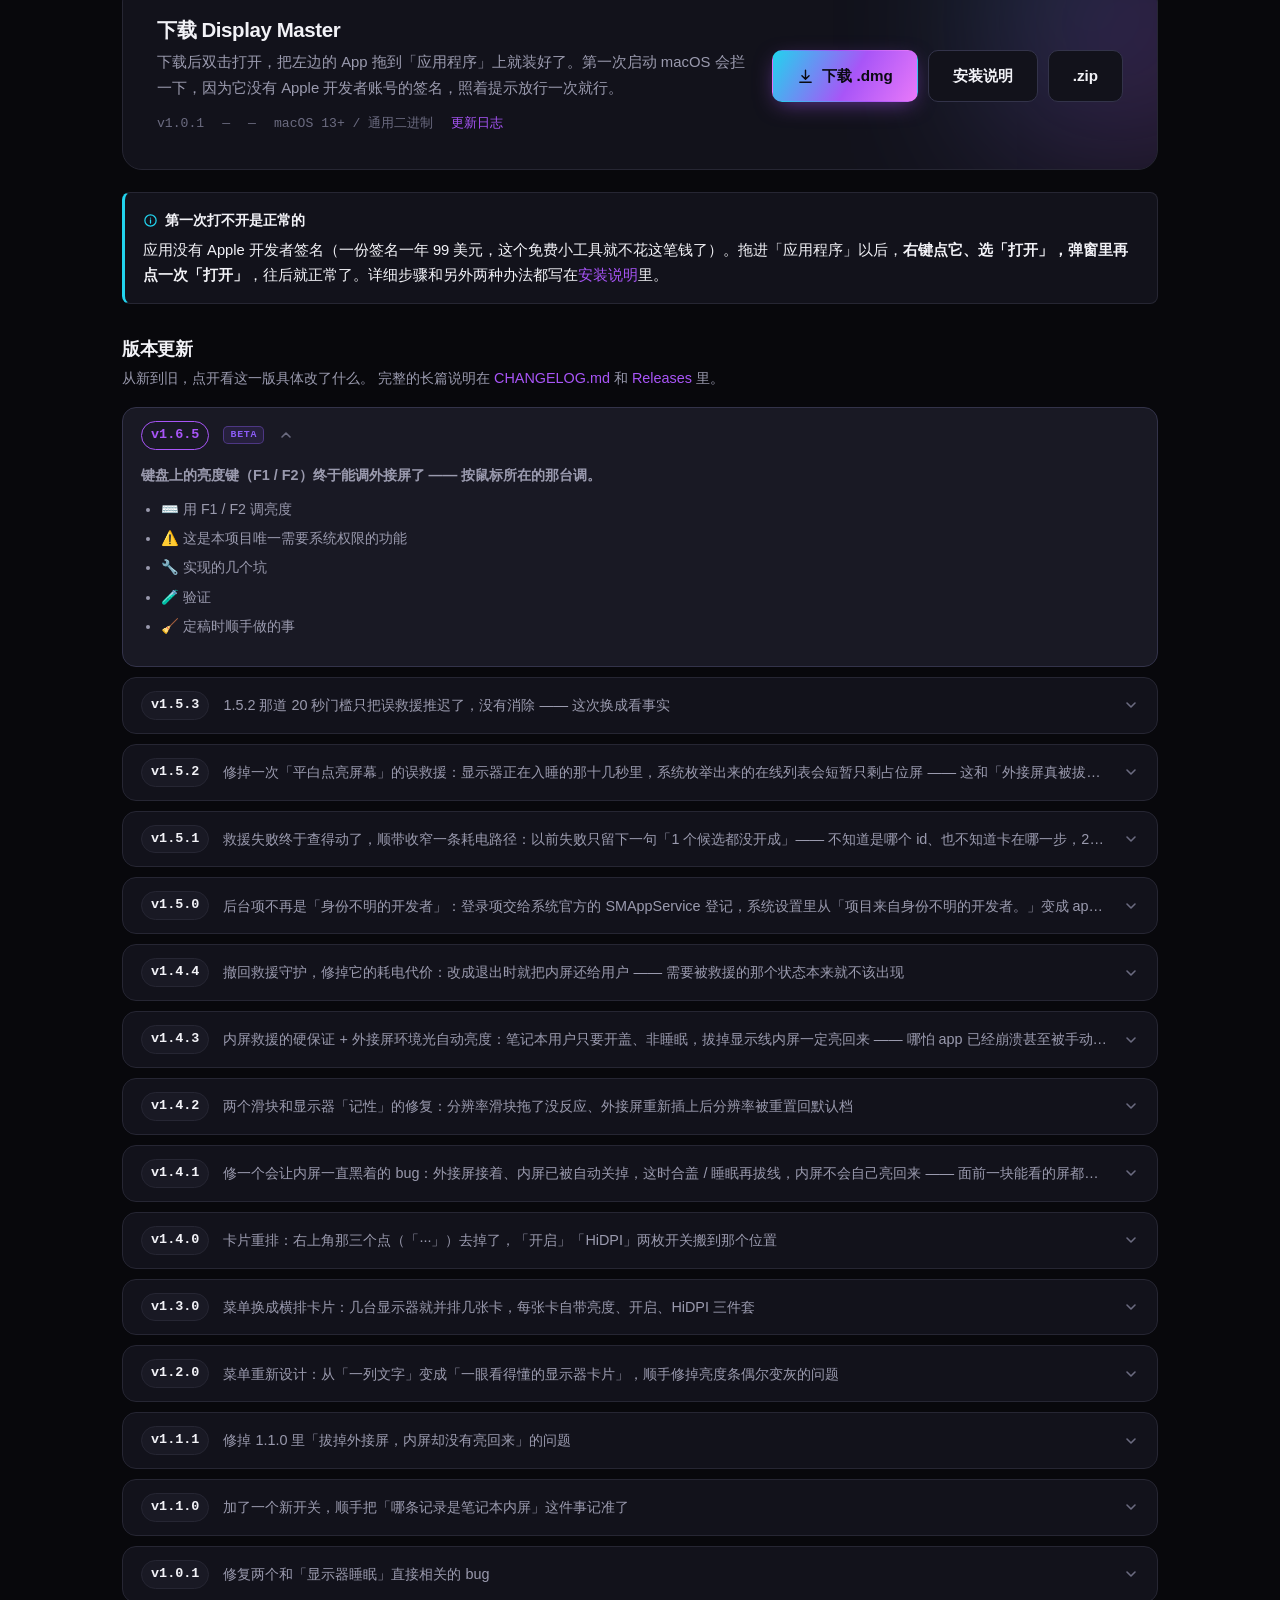
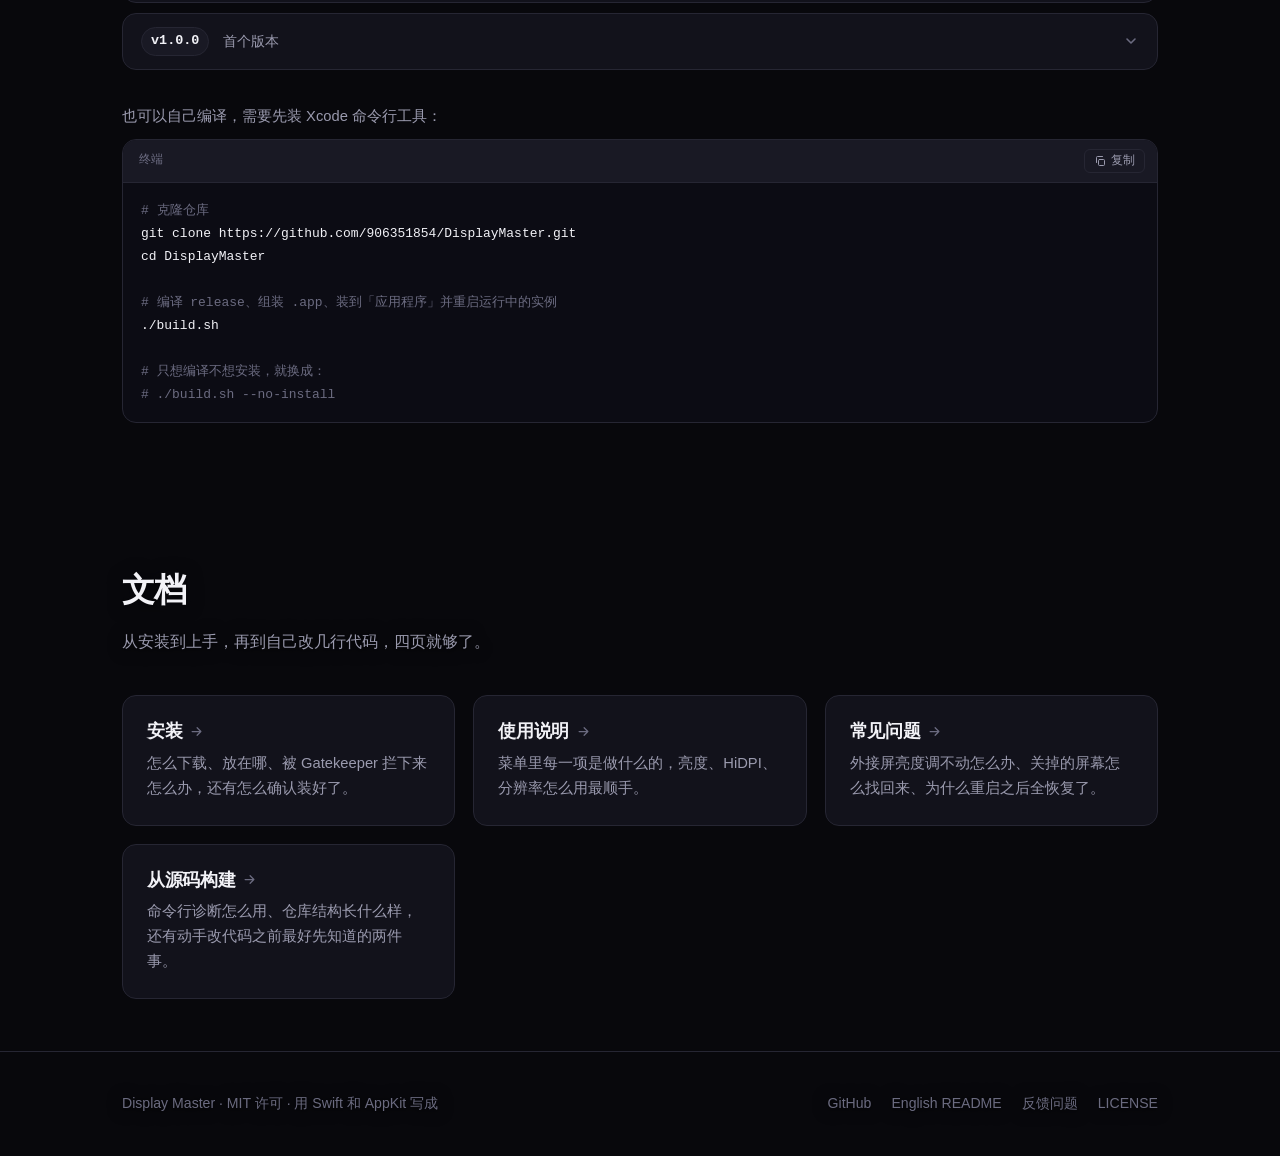
==== commit e7218d19: "docs: 官网列表 —— 1.6.5 承接 F1/F2 说明，去掉从未发布过的中间版本 1.6.0~1.6.4 从未单独发布过安装包（tag 一路停在 v1.5.0），却和 1.6.5 并列在 「版" ====
--- a/docs/index.html
+++ b/docs/index.html
@@ -516,118 +516,8 @@
         <span class="cl-tag">v1.6.5</span>
         <sup class="beta-chip">Beta</sup>
         <span class="cl-date" data-ver-date hidden></span>
-        <span class="cl-gist">功能定稿：把调试期搭的脚手架拆掉</span>
+        <span class="cl-gist">键盘上的亮度键（F1 / F2）终于能调外接屏了 —— 按鼠标所在的那台调</span>
         <span class="cl-norel" data-ver-norel hidden>未单独发布安装包</span>
-        <svg class="cl-chev" viewBox="0 0 24 24" fill="none" stroke="currentColor" stroke-width="2.4" stroke-linecap="round" stroke-linejoin="round" aria-hidden="true"><path d="M6 9l6 6 6-6"/></svg>
-      </summary>
-      <div class="cl-body">
-        <p class="cl-lead"><strong>功能定稿：把调试期搭的脚手架拆掉。</strong> F1 / F2 调亮度这条链在真机上跑通之后，回头做两件事 —— 删掉只用了几天的调试工具， 以及修掉调试期为「先让它动起来」而留下的冗余与错配。 <code>--key-test</code>（端到端自测）、<code>--send-key</code>（合成按键）。它们要回答的问题都已经 固化进实现：键盘发的是哪类事件，由「两条通道都接」回答；「监听能不能改键盘事件」， 由 <code>.listenOnly</code> 这条 API 契约回答。<strong>能固化成设计的，不要固化成工具</strong> —— 工具会腐坏，设计不会。 保留 <code>--hotkey-status</code>（一眼看清权限 / 监听 / 接管的是哪条通道）与 <code>--brightness-scenarios</code>（步进算法的边界用例，不碰硬件也不碰键盘，任何时候可复跑）。 「收到按键」的逐键埋点，以及几处再没人读的计数与状态行。现在按 F1 只在真的 调了亮度（或调不动）时留一条痕，日志不再被每次按键刷屏。 <code>.commonModes</code> → enable」，而其中「挂 <code>.commonModes</code>」是漏了会静默失灵的一条 （菜单一打开，监听就整个失效）。现在只有一处会漏。 会被吞掉、别的应用收不到」—— 改走只读通道之后这是反的，实际是两边都能收到。 看门狗与主线程耗时几处的风险描述同理：从「会扣住键盘」更正为「会扣住系统媒体键 （音量、播放暂停）」—— 掩码只剩 <code>NX_SYSDEFINED</code> 之后，这个功能已经碰不到打字了。</p>
-        <ul class="cl-list">
-          <li><strong>删掉四条调试命令</strong>：<code>--sniff</code>（嗅探键盘事件）、<code>--key-audit</code>（只读性审计）、</li>
-          <li><strong>删掉随之失去用途的代码</strong>：合成事件的发送函数、「合成事件」权限位、</li>
-          <li><strong>两条输入通道的装配收进一个私有方法</strong>。原来两条各写了一遍「建 tap → 挂主线程</li>
-          <li><strong>修正一批与实现方向相反的说明</strong>。子开关的属性注释与早期文案还写着「普通 F1 / F2</li>
-        </ul>
-        <div class="cl-foot">
-          <a class="cl-rel" data-ver-rel hidden href="https://github.com/906351854/DisplayMaster/releases/tag/v1.6.5">下载此版本</a>
-        </div>
-      </div>
-    </details>
-
-    <details class="cl-item" data-ver="1.6.4">
-      <summary>
-        <span class="cl-tag">v1.6.4</span>
-        <span class="cl-date" data-ver-date hidden></span>
-        <span class="cl-gist">普通按键通道改成「只读」，并把「不会弄坏键盘」变成可复跑的检查</span>
-        <svg class="cl-chev" viewBox="0 0 24 24" fill="none" stroke="currentColor" stroke-width="2.4" stroke-linecap="round" stroke-linejoin="round" aria-hidden="true"><path d="M6 9l6 6 6-6"/></svg>
-      </summary>
-      <div class="cl-body">
-        <p class="cl-lead"><strong>普通按键通道改成「只读」，并把「不会弄坏键盘」变成可复跑的检查。</strong> 1.6.3 为了让第三方键盘的 F1/F2 生效，把 <code>keyDown / keyUp</code> 挂进了一个<strong>活动型</strong> 事件监听（能吞事件的那种）。真机上用户报「外接键盘打不了字了」—— 一个活动型 tap 只要回调被卡住、或被系统停用，<strong>整个键盘的输入都会被扣住</strong>， 而这条通道换来的不过是「少调一次内置屏亮度」。 收益极小、爆炸半径极大，这个交易不该做： 回调返回值被系统忽略 —— 从结构上就不可能吞掉任何按键。 代价写进文档：普通 <code>F1</code> / <code>F2</code> 会被别的应用同时收到（对这类键盘来说那是本来 就有的行为，不是我们引入的）。 与不会弄坏键盘的 1.5.x/1.6.0 时期完全一致。 以前是在事件回调里直接调用的 —— 那正是「回调超时 → tap 被停用 → 键盘被扣住」 这条链的起点。现在回调只做限频判断（加锁查一次表），日志一律异步落盘。 宁可失去这个功能，不能连累键盘；上一次是硬撑着不认输，用户只能靠 <code>pkill</code> 自救。菜单那行开关可手动重试（重试会清掉看门狗的判决）。 投三种合成事件（普通按键 / 标准 F1 / 亮度媒体键），检查「普通按键与 F1 穿过、 亮度键被拦下」。把「不会弄坏键盘」从口头承诺变成一条机器能反复跑的断言。 （缺「输入监控」权限），并在授权后 3 秒内自动接上。</p>
-        <ul class="cl-list">
-          <li><strong>普通按键通道改为 <code>.listenOnly</code>（只读型）</strong>。按 API 契约它拿不到修改权，</li>
-          <li><strong>活动型 tap 的掩码只剩 <code>NX_SYSDEFINED</code> 一个位</strong>。它物理上碰不到普通按键，</li>
-          <li><strong>回调里不再做任何文件 IO</strong>。<code>ruleLog</code> 是同步文件 IO（开句柄 → seek → write），</li>
-          <li><strong>看门狗</strong>：tap 在 60 秒内被系统停用 3 次，就<strong>主动退出接管</strong>并留一条日志。</li>
-          <li><strong><code>--key-audit</code> 新命令</strong>：在我们自己的两条 tap 之后挂一个尾部只读探针，</li>
-          <li><code>--hotkey-status</code> 与自检新增「吞键范围」一行；F 行通道单独失败时会报出原因</li>
-        </ul>
-        <div class="cl-foot">
-          <span class="cl-nodl">此版本不提供下载，请用最新版</span>
-        </div>
-      </div>
-    </details>
-
-    <details class="cl-item" data-ver="1.6.3">
-      <summary>
-        <span class="cl-tag">v1.6.3</span>
-        <span class="cl-date" data-ver-date hidden></span>
-        <span class="cl-gist">修「按 F1 / F2 毫无反应」的真正根因：按键走的不是我们接的那条通道</span>
-        <svg class="cl-chev" viewBox="0 0 24 24" fill="none" stroke="currentColor" stroke-width="2.4" stroke-linecap="round" stroke-linejoin="round" aria-hidden="true"><path d="M6 9l6 6 6-6"/></svg>
-      </summary>
-      <div class="cl-body">
-        <p class="cl-lead"><strong>修「按 F1 / F2 毫无反应」的真正根因：按键走的不是我们接的那条通道。</strong> 上一版加的 <code>--sniff</code> 一测就清楚了。同一句「按 F1」，不同键盘走的路完全不一样： | 键盘的 F 行行为 | 发出来的事件 | 原来接不接 | |---|---|---| | 媒体键（苹果键盘默认、部分键盘的多媒体模式） | <code>NX_SYSDEFINED</code> keyType=2/3 | ✅ 接 | | <strong>标准功能键</strong>（多数第三方机械键盘的出厂状态） | 普通 <code>keyDown</code> <code>keyCode=122/120</code> | ❌ <strong>没接</strong> | 真机实测（MCHOSE X75 V2）：F1 / F2 / fn+F1 / fn+F2 <strong>八次按键全部</strong>是标准功能键码， 一次 <code>NX_SYSDEFINED</code> 都没有。所以权限、监听、键码解析、目标屏<strong>四项全对</strong>， 日志老老实实写着「已接管」，而按键压根没走那条路 —— 这类故障最难查， 因为每一环单独看都是好的。 按下与抬起都吞（只吞按下会留下没有配对的抬起）。 <code>fn</code> 不算修饰键，按住 fn 再按 F1 一样生效（很多键盘的多媒体模式就是 fn+F 行）。 （表现是「按一下跳两格」）。媒体键通道刚处理过（60ms 内），普通按键通道就让路。 默认开是因为这类键盘的 F1/F2 本来什么也调不了（系统没接、别的应用也没接）， 默认关就等于「装完还是按了没反应」。代价写清楚了：不带修饰键的普通 F1/F2 会被吞掉， 需要给别的应用用的把这一项关掉即可，媒体键通道照旧工作。 诊断同步： 这两种状态在「已接管」这个结论上长得一模一样。</p>
-        <ul class="cl-list">
-          <li><strong>新增第二条输入通道</strong>：连同普通按键里的 <code>keyCode 122</code>（F1）/ <code>120</code>（F2）一起接管，</li>
-          <li><strong>带 ⌘ / ⌃ / ⌥ 的不抢</strong>：<code>⌘F1</code> 这类是别的应用的快捷键，抢掉等于改坏键盘布局；</li>
-          <li><strong>去重</strong>：个别带厂商驱动的键盘一次按键会同时发两种事件，那就会走两条路各调一次</li>
-          <li><strong>新开关「接管标准功能键 F1 / F2」，默认开</strong>，只在主开关打开时出现。</li>
-          <li><code>--send-key f1|f2</code> —— 发普通按键通道的合成 F1/F2，用来验证这条新路（原先只有 up/down）。</li>
-          <li><code>--hotkey-status</code> 增一行「接管通道」，直接报出接的是媒体键还是两条都接 ——</li>
-          <li>事件留痕分通道前缀（<code>亮度键·收到（普通按键）…</code>），排查时一眼看出按键从哪条路来。</li>
-        </ul>
-        <div class="cl-foot">
-          <span class="cl-nodl">此版本不提供下载，请用最新版</span>
-        </div>
-      </div>
-    </details>
-
-    <details class="cl-item" data-ver="1.6.2">
-      <summary>
-        <span class="cl-tag">v1.6.2</span>
-        <span class="cl-date" data-ver-date hidden></span>
-        <span class="cl-gist">排查「权限给了、日志写着已接管、按 F1 却毫无反应」（2026-09-27 实测撞上）</span>
-        <svg class="cl-chev" viewBox="0 0 24 24" fill="none" stroke="currentColor" stroke-width="2.4" stroke-linecap="round" stroke-linejoin="round" aria-hidden="true"><path d="M6 9l6 6 6-6"/></svg>
-      </summary>
-      <div class="cl-body">
-        <p class="cl-lead"><strong>排查「权限给了、日志写着已接管、按 F1 却毫无反应」</strong>（2026-09-27 实测撞上）。 这一轮没动功能，动的是<strong>可观测性</strong>。原来的实现有一个结构性盲区：按键<strong>成功</strong>时 全程不留一行日志（只闪一下浮层），于是「根本没收到事件」和「收到了但没调成」 在事后完全分不开 —— 排查直接卡死。补上： （含 <code>keyType</code> / <code>flags</code> / <code>data1</code>），限频 1 秒。这一条能一刀切开上面两种可能。 （分别是「能建可修改的 tap」「能收到键盘事件」「能发合成事件」）， 缺哪个的症状都是「按了没反应」，不分开报就只能猜。 找到屏 → 读出基准 → 写入），只在失败时留痕的话，「成功」与「压根没走到」一样空白。 新诊断命令（这个功能最难人工复现，工具必须跟得上）： <strong>另一个进程</strong>的监听工作没有；<code>--key-test</code> 做不到，因为它自己的 tap 会把事件截住。 「键盘发的是媒体键、我们没收着」还是「键盘把 F1 当标准功能键发」（<code>keyCode 122</code>）。 后者在<strong>第三方机械键盘</strong>上极常见 —— F 行发什么由键盘固件决定，系统设置里那句 「将 F1、F2 等键用作标准功能键」<strong>只对苹果键盘有效</strong>。 另修 <code>--hotkey-status</code> 一处文案错误：原来写「按一次 F1 → N%」用的是<strong>变亮</strong>方向， 而 F1 是变暗；屏幕正好在 100% 时会被误读成「按了没变化」。现在两个方向都报。</p>
-        <ul class="cl-list">
-          <li><strong>事件回调原始留痕</strong>：进到回调的任何 <code>NX_SYSDEFINED</code> 事件都记一条</li>
-          <li><strong>启动报三项权限</strong>：辅助功能 / 输入监控 / 合成事件。它们<strong>不是同一件事</strong></li>
-          <li><strong>调成功也留痕</strong>（限频 2 秒）：这条链有五个环节（收到事件 → 拦到按键 →</li>
-          <li><strong>拦到键却一台屏都定位不到</strong>也留痕：它和「没拦到键」同为空白，但修法完全不同。</li>
-          <li><code>--send-key up|down</code> —— 只<strong>发送</strong>一个合成亮度键，自己不监听。这样才能测</li>
-          <li><code>--sniff [秒数]</code> —— 监听并打印<strong>所有</strong>键盘事件。用来判「按 F1 没反应」到底是</li>
-        </ul>
-        <div class="cl-foot">
-          <span class="cl-nodl">此版本不提供下载，请用最新版</span>
-        </div>
-      </div>
-    </details>
-
-    <details class="cl-item" data-ver="1.6.1">
-      <summary>
-        <span class="cl-tag">v1.6.1</span>
-        <span class="cl-date" data-ver-date hidden></span>
-        <span class="cl-gist">修「授权了却没反应」——亮度键接管现在会自己盯着权限，拨开开关最多 3 秒生效</span>
-        <svg class="cl-chev" viewBox="0 0 24 24" fill="none" stroke="currentColor" stroke-width="2.4" stroke-linecap="round" stroke-linejoin="round" aria-hidden="true"><path d="M6 9l6 6 6-6"/></svg>
-      </summary>
-      <div class="cl-body">
-        <p class="cl-lead"><strong>修「授权了却没反应」——亮度键接管现在会自己盯着权限，拨开开关最多 3 秒生效。</strong></p>
-        <ul class="cl-list">
-          <li>🐛 三个叠加起来让你以为功能是坏的原因</li>
-          <li>🔍 诊断也补齐了</li>
-        </ul>
-        <div class="cl-foot">
-          <span class="cl-nodl">此版本不提供下载，请用最新版</span>
-        </div>
-      </div>
-    </details>
-
-    <details class="cl-item" data-ver="1.6.0">
-      <summary>
-        <span class="cl-tag">v1.6.0</span>
-        <span class="cl-date" data-ver-date hidden></span>
-        <span class="cl-gist">键盘上的亮度键（F1 / F2）终于能调外接屏了 —— 按鼠标所在的那台调</span>
         <svg class="cl-chev" viewBox="0 0 24 24" fill="none" stroke="currentColor" stroke-width="2.4" stroke-linecap="round" stroke-linejoin="round" aria-hidden="true"><path d="M6 9l6 6 6-6"/></svg>
       </summary>
       <div class="cl-body">
@@ -637,9 +527,10 @@
           <li>⚠️ 这是本项目唯一需要系统权限的功能</li>
           <li>🔧 实现的几个坑</li>
           <li>🧪 验证</li>
-        </ul>
-        <div class="cl-foot">
-          <span class="cl-nodl">此版本不提供下载，请用最新版</span>
+          <li>🧹 定稿时顺手做的事</li>
+        </ul>
+        <div class="cl-foot">
+          <a class="cl-rel" data-ver-rel hidden href="https://github.com/906351854/DisplayMaster/releases/tag/v1.6.5">下载此版本</a>
         </div>
       </div>
     </details>
